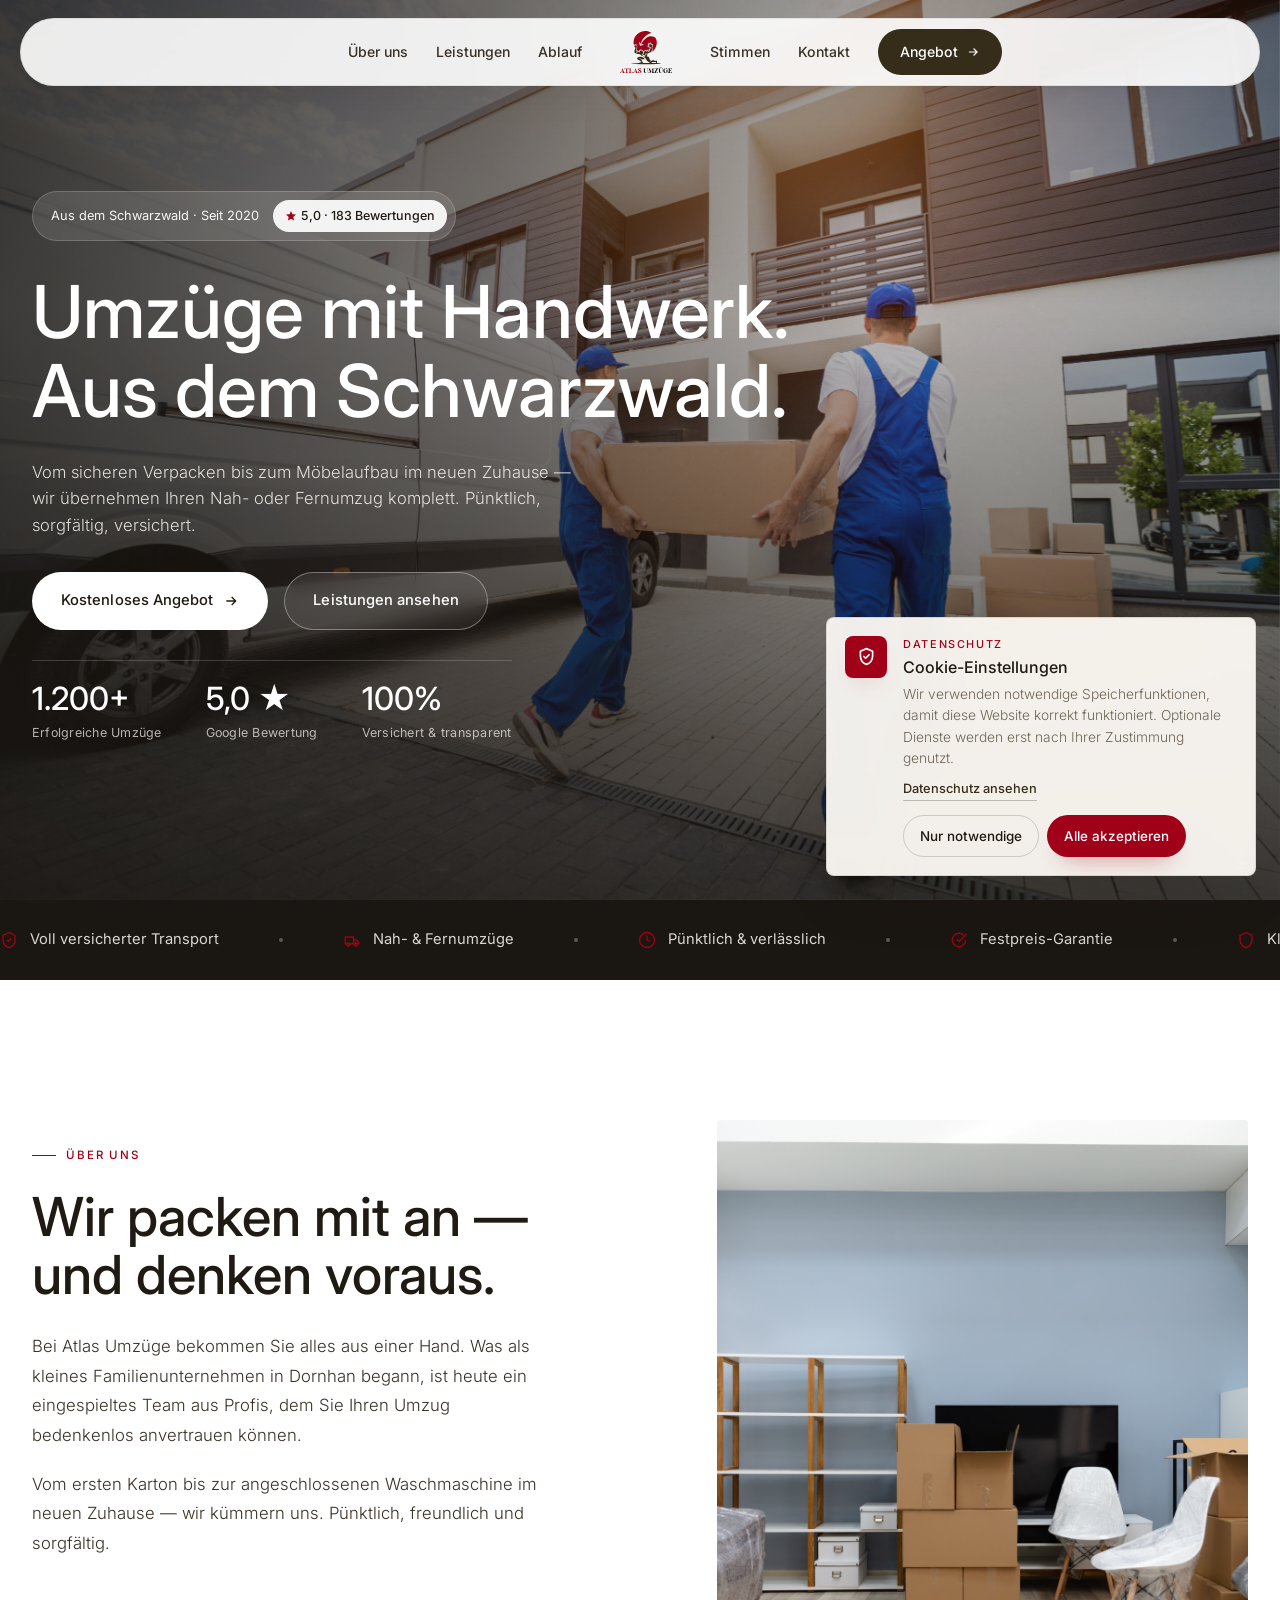
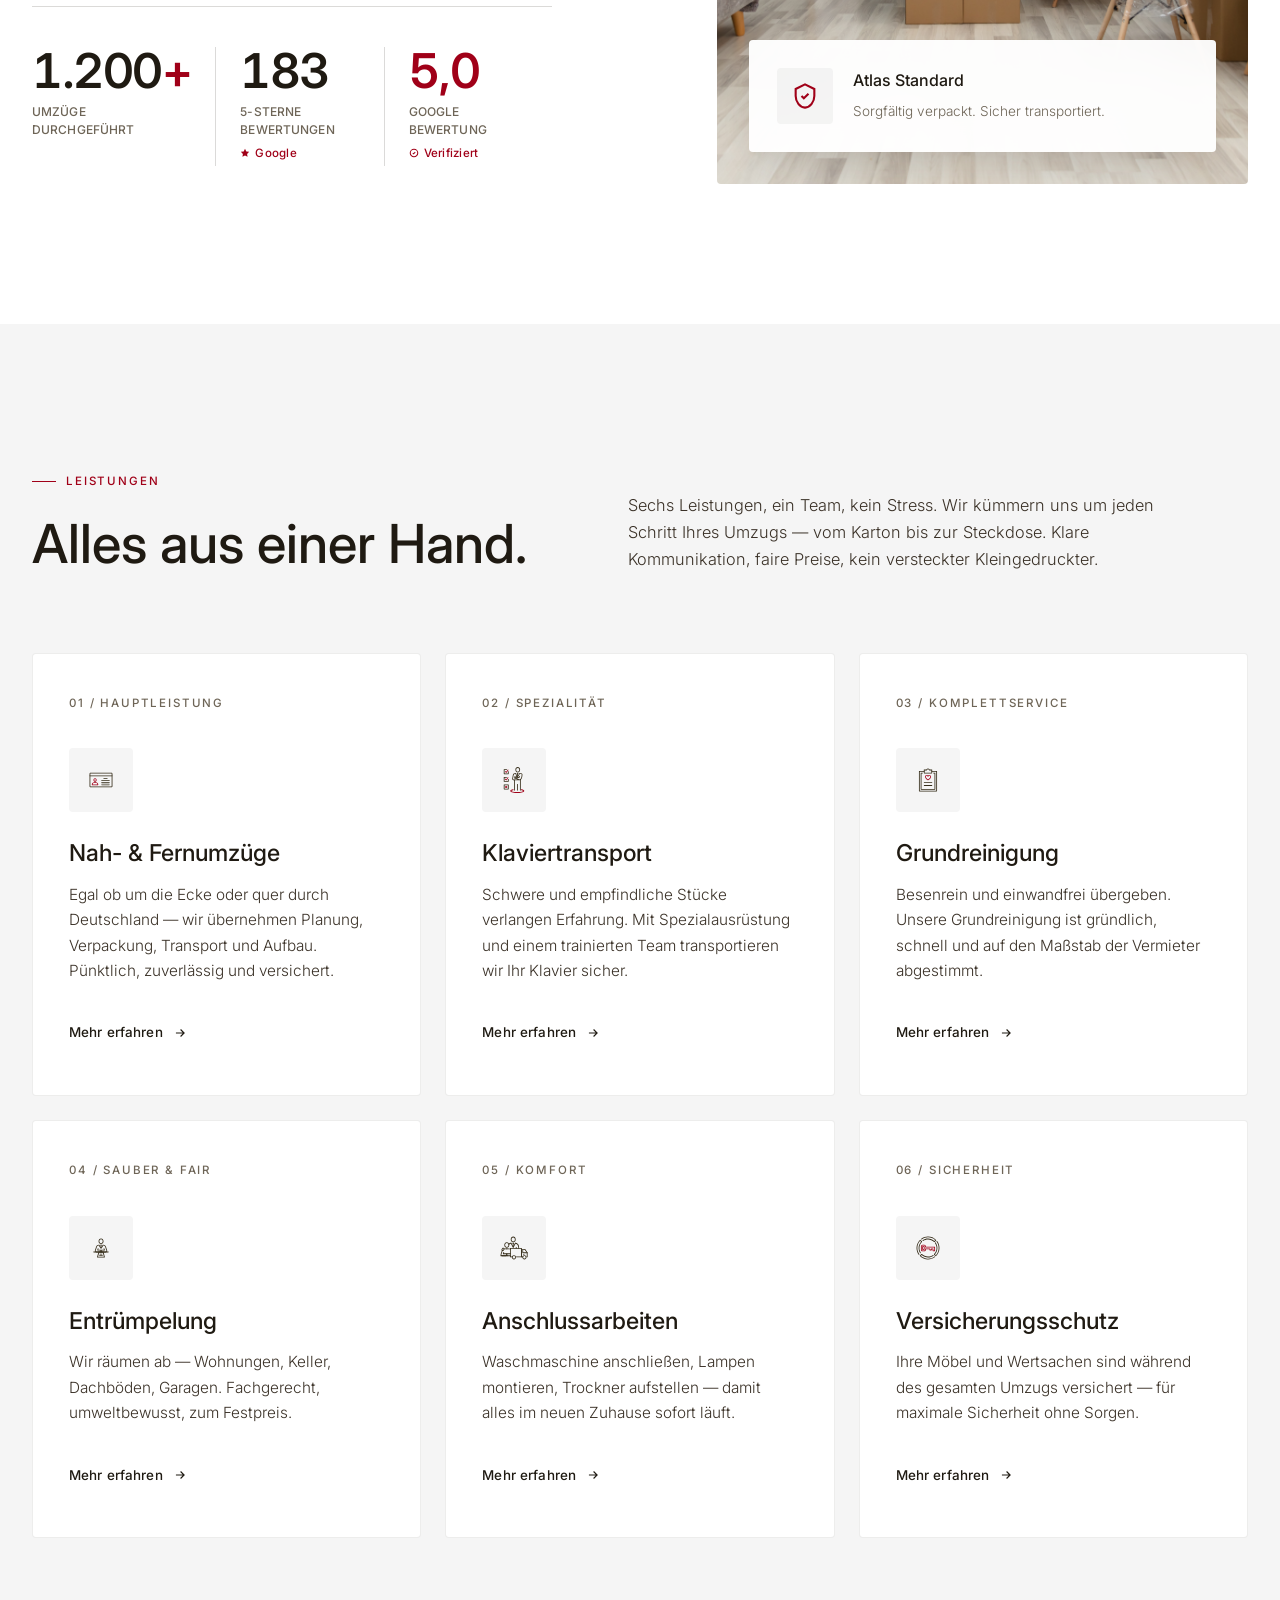
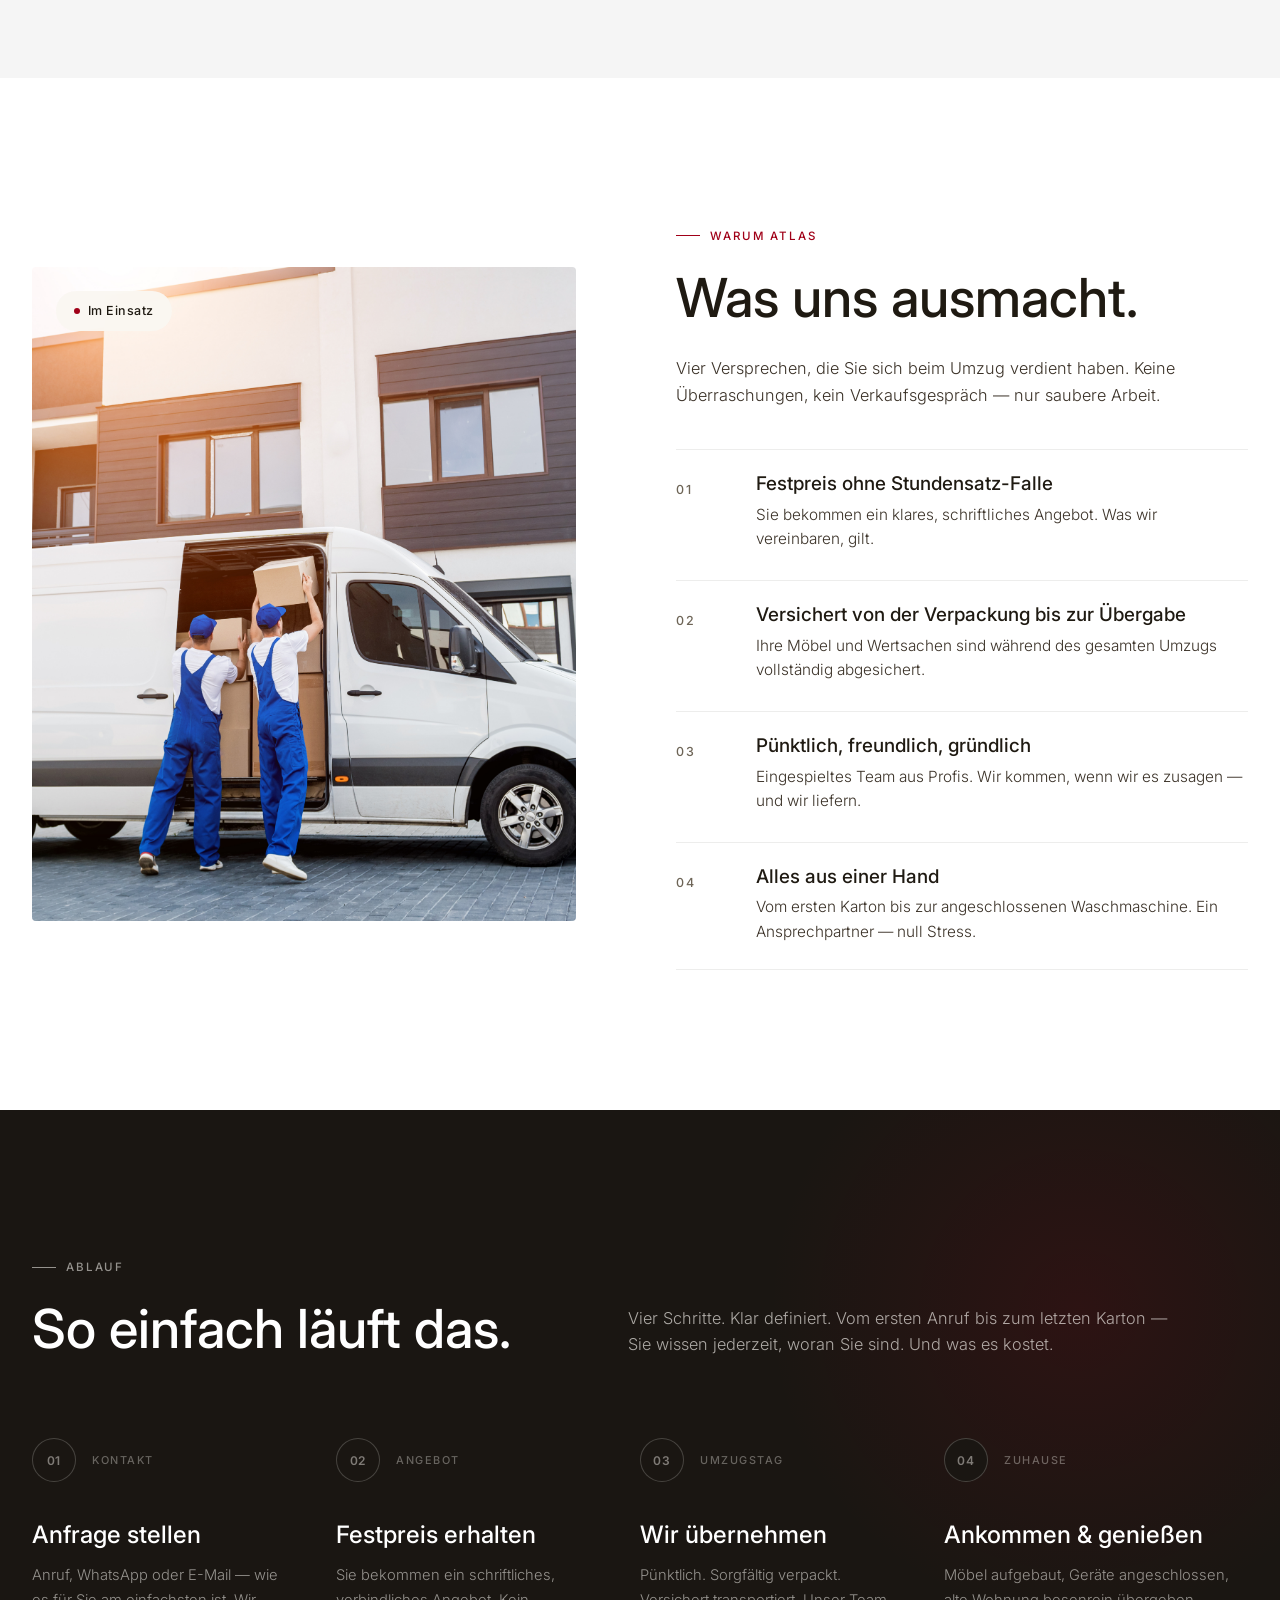
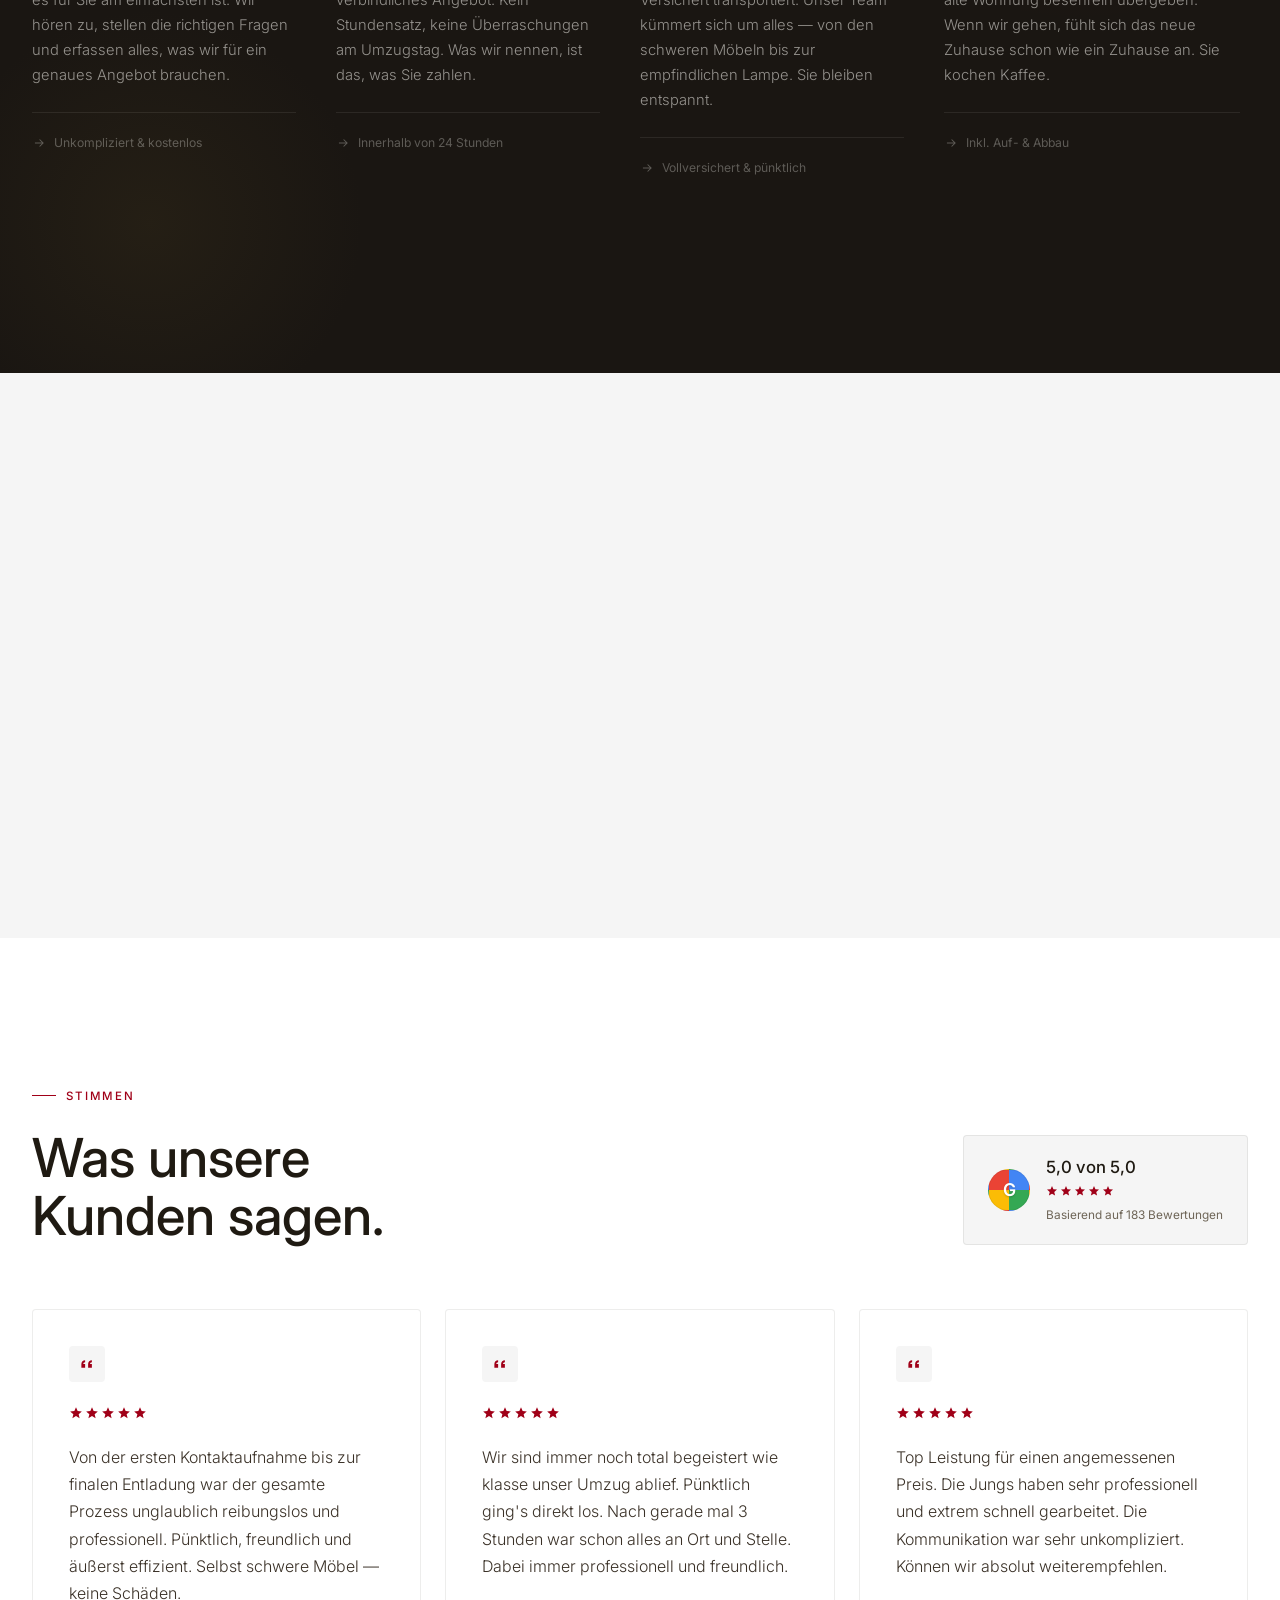
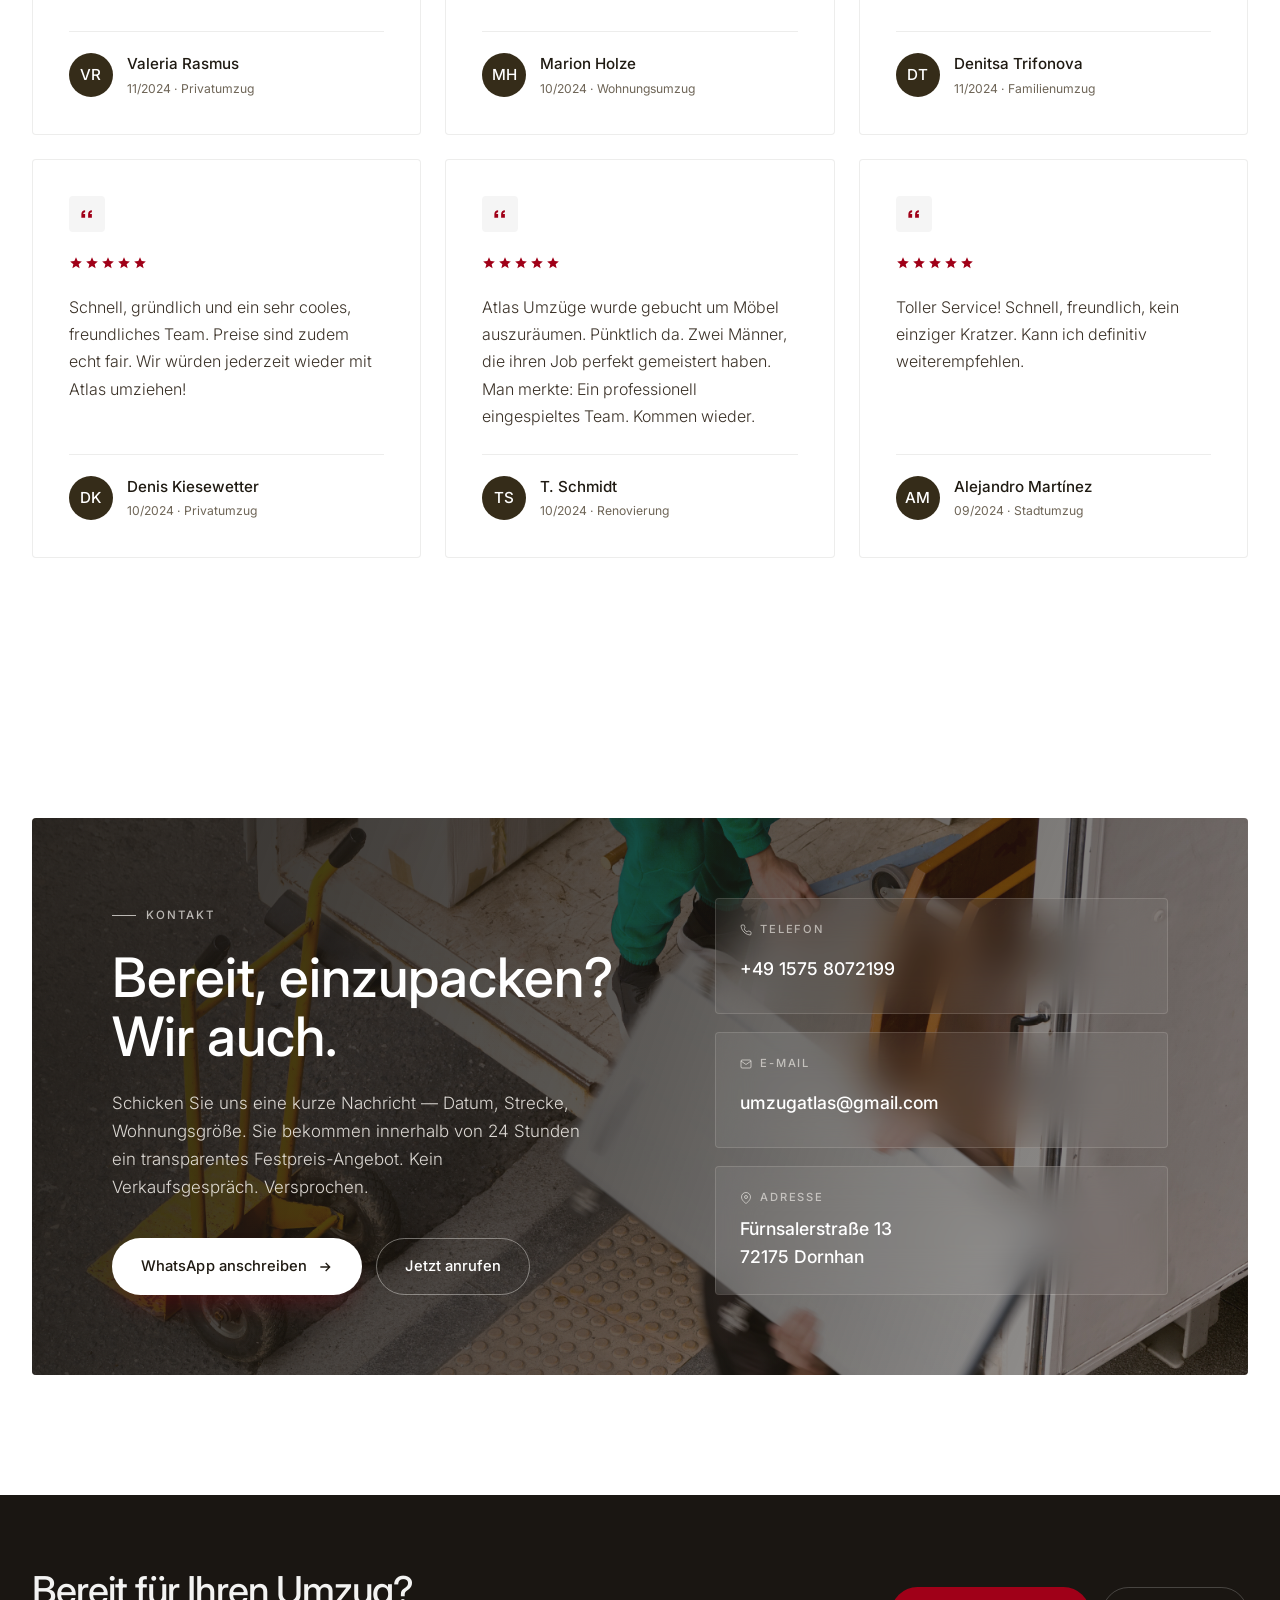
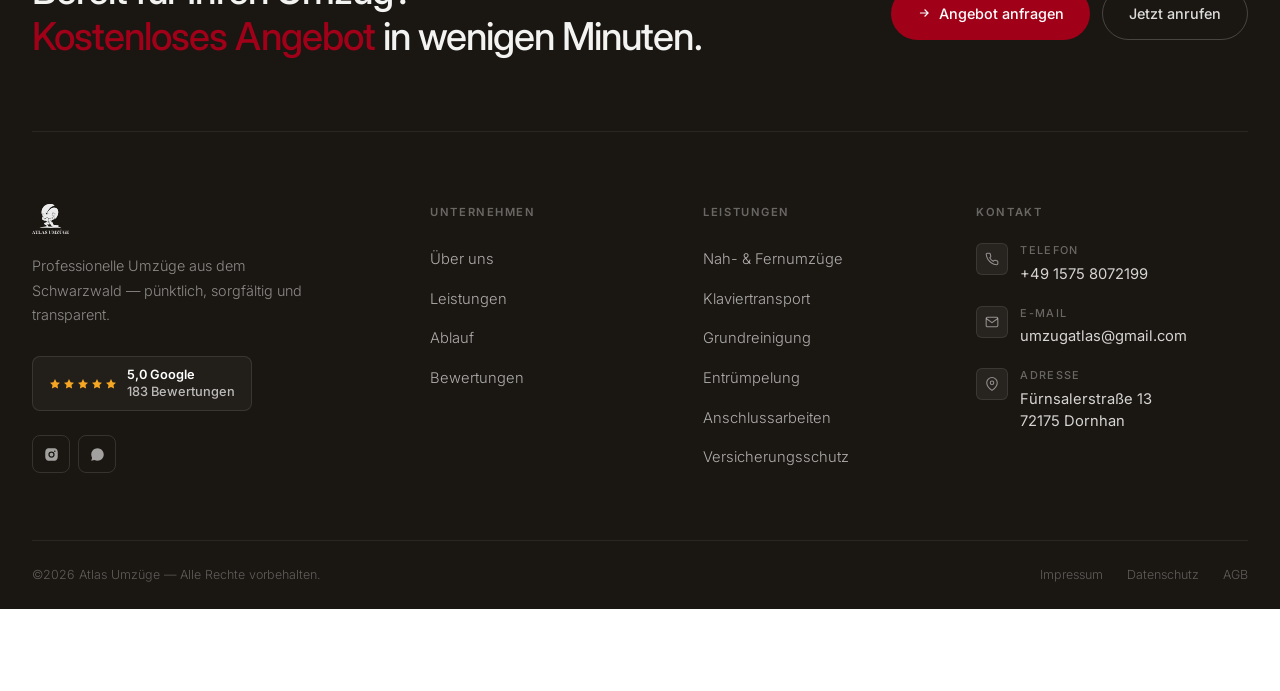
==== index.html @ b22d862d "Apply" ====
﻿<!DOCTYPE html>
<html lang="de">
<head>
<meta charset="UTF-8">
<meta name="viewport" content="width=device-width, initial-scale=1.0">
<title>Atlas Umzüge — Premium Umzüge aus dem Schwarzwald</title>
<meta name="description" content="Atlas Umzüge: Nah- und Fernumzüge, Grundreinigung, Entrümpelung und Klaviertransport. Aus Dornhan im Schwarzwald. Über 180 ausgezeichnete Bewertungen.">
<meta property="og:type" content="website">
<meta property="og:url" content="https://atlas-umzugsservice.de/">
<meta property="og:title" content="Atlas Umzüge — Premium Umzüge aus dem Schwarzwald">
<meta property="og:description" content="Nah- und Fernumzüge, Grundreinigung, Entrümpelung und Klaviertransport. Über 180 ausgezeichnete Bewertungen.">
<meta property="og:image" content="https://atlas-umzugsservice.de/Bilder/AdobeStock_457861217.jpeg">
<meta property="og:locale" content="de_DE">
<meta property="og:site_name" content="Atlas Umzüge">
<meta name="twitter:card" content="summary_large_image">
<meta name="twitter:title" content="Atlas Umzüge — Premium Umzüge aus dem Schwarzwald">
<meta name="twitter:description" content="Nah- und Fernumzüge, Grundreinigung, Entrümpelung und Klaviertransport. Über 180 ausgezeichnete Bewertungen.">
<meta name="twitter:image" content="https://atlas-umzugsservice.de/Bilder/AdobeStock_457861217.jpeg">
<link rel="canonical" href="https://atlas-umzugsservice.de/">
<script type="application/ld+json">
{
  "@context": "https://schema.org",
  "@type": "MovingCompany",
  "name": "Atlas Umzüge",
  "url": "https://atlas-umzugsservice.de",
  "telephone": "+4915758072199",
  "email": "umzugatlas@gmail.com",
  "address": {
    "@type": "PostalAddress",
    "streetAddress": "Fürnsalerstraße 13",
    "addressLocality": "Dornhan",
    "postalCode": "72175",
    "addressCountry": "DE"
  },
  "sameAs": ["https://www.instagram.com/atlas_umzuege"],
  "description": "Nah- und Fernumzüge, Grundreinigung, Entrümpelung und Klaviertransport aus dem Schwarzwald."
}
</script>

<link rel="preconnect" href="https://fonts.googleapis.com">
<link rel="preconnect" href="https://fonts.gstatic.com" crossorigin>
<link href="https://fonts.googleapis.com/css2?family=Inter:wght@300;400;500;600;700&display=swap" rel="stylesheet">

<style>
:root {
  /* Brand */
  --burgundy: #A00018;
  --burgundy-deep: #7A0012;
  --burgundy-soft: rgba(200, 200, 200, 0.18);
  --burgundy-line: rgba(160, 160, 160, 0.30);
  --brown: #352C19;
  --brown-soft: #4A3F28;

  /* Neutrals — premium warm palette */
  --bg: #FFFFFF;
  --bg-warm: #F5F5F5;
  --bg-cream: #EBEBEB;
  --bg-deep: #1A1612;

  --ink: #1F1A12;
  --ink-soft: #3A3127;
  --ink-muted: #6E6557;
  --ink-faded: #9A9285;

  --line: rgba(31, 26, 18, 0.08);
  --line-strong: rgba(31, 26, 18, 0.16);
  --line-light: rgba(31, 26, 18, 0.05);

  --paper: #FFFFFF;

  /* Motion */
  --ease: cubic-bezier(0.22, 0.61, 0.36, 1);
  --ease-soft: cubic-bezier(0.34, 1.16, 0.64, 1);
}

*, *::before, *::after { box-sizing: border-box; margin: 0; padding: 0; }

html {
  scroll-behavior: smooth;
  -webkit-font-smoothing: antialiased;
  -moz-osx-font-smoothing: grayscale;
}

body {
  font-family: 'Inter', system-ui, -apple-system, sans-serif;
  font-weight: 300;
  font-size: 16px;
  line-height: 1.6;
  color: var(--ink);
  background: var(--bg);
  overflow-x: hidden;
  letter-spacing: 0;
}

::selection { background: var(--burgundy); color: var(--bg); }

a { color: inherit; text-decoration: none; }
img, svg { max-width: 100%; display: block; }

a:focus-visible,
button:focus-visible {
  outline: 2px solid var(--burgundy);
  outline-offset: 4px;
}

.header a:focus-visible,
.mobile-menu a:focus-visible,
.btn:focus-visible,
.nav-cta:focus-visible,
.service-link:focus-visible,
.float-bar-btn:focus-visible,
.cookie-btn:focus-visible {
  border-radius: 999px;
  box-shadow: 0 0 0 4px rgba(160, 0, 24, 0.18);
}

/* === Typography === */
.eyebrow {
  font-family: 'Inter', sans-serif;
  font-size: 0.72rem;
  font-weight: 500;
  letter-spacing: 0.16em;
  text-transform: uppercase;
  color: var(--burgundy);
  display: inline-flex;
  align-items: center;
  gap: 10px;
}

.eyebrow::before {
  content: '';
  width: 24px;
  height: 1px;
  background: var(--burgundy);
}

h1, h2, h3, h4 {
  font-weight: 500;
  letter-spacing: 0;
  line-height: 1.1;
  color: var(--ink);
}

.title-xl {
  font-size: clamp(2.6rem, 5.6vw, 5rem);
  font-weight: 500;
  letter-spacing: 0;
  line-height: 1.02;
}

.title-lg {
  font-size: clamp(2rem, 4.2vw, 3.4rem);
  font-weight: 500;
  letter-spacing: 0;
  line-height: 1.08;
}

.title-md {
  font-size: clamp(1.5rem, 2.4vw, 2rem);
  font-weight: 500;
  letter-spacing: 0;
  line-height: 1.15;
}

.lede {
  font-size: clamp(1.02rem, 1.2vw, 1.15rem);
  font-weight: 300;
  line-height: 1.65;
  color: var(--ink-soft);
  letter-spacing: 0;
}

/* === Container === */
.wrap {
  max-width: 1280px;
  margin: 0 auto;
  padding: 0 32px;
}
@media (max-width: 640px) { .wrap { padding: 0 20px; } }
@media (max-width: 640px) {
  .header { top: 12px; width: calc(100% - 24px); }
  .header-spacer { height: 80px; }
}

/* === FLOATING HEADER === */
.header-spacer { height: 100px; }

.header {
  position: fixed;
  top: 18px;
  left: 50%;
  transform: translateX(-50%);
  width: calc(100% - 40px);
  max-width: none;
  z-index: 100;
  transition: top 0.4s var(--ease), transform 0.4s var(--ease);
}

.header-inner {
  display: grid;
  grid-template-columns: 1fr auto 1fr;
  align-items: center;
  gap: 24px;
  background: rgba(255, 255, 255, 0.9);
  backdrop-filter: blur(22px) saturate(1.2);
  -webkit-backdrop-filter: blur(22px) saturate(1.2);
  border: 1px solid var(--line);
  border-radius: 999px;
  padding: 9px 12px 9px 24px;
  box-shadow: 0 18px 44px -28px rgba(31, 26, 18, 0.28),
              0 4px 12px -8px rgba(31, 26, 18, 0.12);
  transition: background 0.4s var(--ease), box-shadow 0.4s var(--ease), border-color 0.4s var(--ease);
}

.header.scrolled .header-inner {
  background: rgba(255, 255, 255, 0.92);
  box-shadow: 0 16px 40px -20px rgba(31, 26, 18, 0.22),
              0 2px 8px -2px rgba(31, 26, 18, 0.1);
}

.nav-left, .nav-right {
  display: flex;
  align-items: center;
  gap: 28px;
  font-size: 0.88rem;
  font-weight: 500;
}

.nav-left { justify-content: flex-end; }
.nav-right { justify-content: flex-start; }

.nav-link {
  position: relative;
  padding: 6px 0;
  color: var(--ink-soft);
  transition: color 0.25s var(--ease);
}

.nav-link::after {
  content: '';
  position: absolute;
  left: 50%;
  bottom: 0;
  width: 0;
  height: 1px;
  background: var(--burgundy);
  transition: width 0.3s var(--ease);
  transform: translateX(-50%);
}

.nav-link:hover { color: var(--burgundy); }
.nav-link:hover::after { width: 100%; }

.brand {
  display: flex;
  align-items: center;
  justify-content: center;
  height: 48px;
  padding: 0 14px;
}

.brand-logo {
  height: 42px;
  width: auto;
  display: block;
  transition: transform 0.4s var(--ease);
}

.brand:hover .brand-logo { transform: scale(1.04); }

.nav-cta {
  display: inline-flex;
  align-items: center;
  gap: 8px;
  background: var(--brown);
  color: var(--bg);
  padding: 12px 22px;
  border-radius: 999px;
  font-weight: 500;
  font-size: 0.88rem;
  transition: transform 0.35s var(--ease), background 0.35s var(--ease), box-shadow 0.35s var(--ease);
  white-space: nowrap;
}

.nav-cta:hover {
  background: var(--burgundy);
  transform: translateY(-1px);
  box-shadow: 0 12px 24px -10px rgba(160, 0, 24, 0.5);
}

.nav-cta svg {
  width: 14px; height: 14px;
  transition: transform 0.3s var(--ease);
}

.nav-cta:hover svg { transform: translateX(3px); }

.menu-toggle {
  display: none;
  width: 44px; height: 44px;
  background: transparent;
  border: none;
  cursor: pointer;
  flex-direction: column;
  gap: 5px;
  align-items: center;
  justify-content: center;
}
.menu-toggle span {
  width: 20px; height: 1.5px;
  background: var(--ink);
  transition: 0.3s var(--ease);
}

.mobile-menu {
  position: fixed;
  inset: 0;
  background: var(--bg);
  z-index: 99;
  padding: 100px 32px 40px;
  transform: translateY(-100%);
  transition: transform 0.5s var(--ease);
  display: flex;
  flex-direction: column;
  gap: 8px;
}
.mobile-menu.open { transform: translateY(0); }

.mobile-menu a {
  font-size: 1.6rem;
  font-weight: 500;
  padding: 18px 0;
  border-bottom: 1px solid var(--line);
  color: var(--ink);
}

@media (max-width: 880px) {
  .header {
    top: 12px;
    width: calc(100% - 40px);
    max-width: 720px;
  }
  .nav-left { display: none; }
  .nav-right { display: none; }
  .nav-right .nav-link { display: none; }
  .header-inner {
    grid-template-columns: 1fr auto;
    padding: 8px 8px 8px 18px;
    gap: 8px;
  }
  .brand { justify-content: flex-start; }
  .menu-toggle { display: flex; }
  .nav-cta { display: none; }
}

/* === BUTTONS === */
.btn {
  display: inline-flex;
  align-items: center;
  gap: 10px;
  padding: 16px 28px;
  font-family: inherit;
  font-size: 0.92rem;
  font-weight: 500;
  letter-spacing: 0.005em;
  border-radius: 999px;
  border: 1px solid transparent;
  cursor: pointer;
  transition: transform 0.35s var(--ease), background 0.35s var(--ease), color 0.35s var(--ease), border-color 0.35s var(--ease), box-shadow 0.35s var(--ease);
  white-space: nowrap;
}

.btn svg { width: 16px; height: 16px; transition: transform 0.3s var(--ease); }
.btn:hover svg { transform: translateX(4px); }

.btn-primary {
  background: var(--burgundy);
  color: var(--bg);
  box-shadow: 0 14px 30px -14px rgba(160, 0, 24, 0.45);
}
.btn-primary:hover {
  background: var(--burgundy-deep);
  transform: translateY(-2px);
  box-shadow: 0 20px 40px -16px rgba(160, 0, 24, 0.55);
}

.btn-dark {
  background: var(--brown);
  color: var(--bg);
}
.btn-dark:hover {
  background: var(--burgundy);
  transform: translateY(-2px);
}

.btn-ghost {
  background: transparent;
  color: var(--ink);
  border-color: var(--line-strong);
}
.btn-ghost:hover {
  border-color: var(--ink);
  background: var(--ink);
  color: var(--bg);
  transform: translateY(-2px);
}

.btn-light {
  background: var(--bg);
  color: var(--ink);
}
.btn-light:hover {
  background: var(--burgundy);
  color: var(--bg);
  transform: translateY(-2px);
}

.btn-link {
  display: inline-flex;
  align-items: center;
  gap: 8px;
  padding: 6px 0;
  font-weight: 500;
  font-size: 0.88rem;
  color: var(--ink);
  border-bottom: 1px solid var(--line-strong);
  transition: color 0.3s var(--ease), border-color 0.3s var(--ease), gap 0.3s var(--ease);
}
.btn-link svg { width: 14px; height: 14px; transition: transform 0.3s var(--ease); }
.btn-link:hover { color: var(--burgundy); border-color: var(--burgundy); gap: 14px; }

/* === HERO === */
.hero {
  position: relative;
  min-height: 100svh;
  display: grid;
  align-items: center;
  overflow: hidden;
  margin-top: 0;
  padding-top: 0;
}

.hero-bg {
  position: absolute;
  inset: 0;
  z-index: 0;
}

.hero-bg img {
  width: 100%;
  height: 100%;
  object-fit: cover;
  object-position: center 48%;
  animation: hero-zoom 18s var(--ease) forwards;
}

@keyframes hero-zoom {
  from { transform: scale(1.08); }
  to { transform: scale(1); }
}

.hero-bg::after {
  content: '';
  position: absolute;
  inset: 0;
  background:
    linear-gradient(90deg, rgba(26,22,18,0.78) 0%, rgba(26,22,18,0.52) 38%, rgba(26,22,18,0.16) 70%, rgba(26,22,18,0.24) 100%),
    linear-gradient(180deg, rgba(26,22,18,0.28) 0%, rgba(26,22,18,0.08) 34%, rgba(26,22,18,0.78) 100%);
}

.hero-content {
  position: relative;
  z-index: 2;
  width: 100%;
  min-height: 100svh;
  display: flex;
  flex-direction: column;
  align-items: flex-start;
  justify-content: center;
  padding: clamp(118px, 13vh, 136px) 32px clamp(84px, 9vh, 104px);
}

.hero-meta {
  display: inline-flex;
  align-items: center;
  gap: 14px;
  background: rgba(255,255,255,0.12);
  backdrop-filter: blur(20px);
  -webkit-backdrop-filter: blur(20px);
  border: 1px solid rgba(255,255,255,0.18);
  padding: 8px 8px 8px 18px;
  border-radius: 999px;
  font-size: 0.8rem;
  font-weight: 400;
  color: rgba(255,255,255,0.95);
  margin-bottom: 32px;
  animation: rise 0.9s var(--ease) 0.1s backwards;
}

.hero-meta-stars {
  display: inline-flex;
  align-items: center;
  gap: 4px;
  background: rgba(255,255,255,0.92);
  color: var(--ink);
  padding: 6px 12px;
  border-radius: 999px;
  font-weight: 500;
  font-size: 0.78rem;
}
.hero-meta-stars svg { width: 12px; height: 12px; fill: var(--burgundy); }

.hero h1 {
  color: var(--bg);
  font-weight: 500;
  margin-bottom: 28px;
  max-width: 960px;
  font-size: clamp(2.7rem, 5.7vw, 4.85rem);
  line-height: 1.08;
  letter-spacing: 0;
  overflow: visible;
}

.hero h1 .word {
  display: inline-block;
  overflow: visible;
  vertical-align: baseline;
  line-height: inherit;
  padding: 0.06em 0 0.1em;
  margin: -0.06em 0 -0.1em;
}

.hero h1 .word span {
  display: inline-block;
  line-height: inherit;
  animation: rise 1s var(--ease) backwards;
}

.hero h1 .word:nth-of-type(1) span { animation-delay: 0.15s; }
.hero h1 .word:nth-of-type(2) span { animation-delay: 0.22s; }
.hero h1 .word:nth-of-type(3) span { animation-delay: 0.29s; }
.hero h1 .word:nth-of-type(4) span { animation-delay: 0.36s; }
.hero h1 .word:nth-of-type(5) span { animation-delay: 0.43s; }
.hero h1 .word:nth-of-type(6) span { animation-delay: 0.50s; }
.hero h1 .word:nth-of-type(7) span { animation-delay: 0.57s; }
.hero h1 .word:nth-of-type(8) span { animation-delay: 0.64s; }

@keyframes rise {
  from { transform: translateY(110%); opacity: 0; }
  to { transform: translateY(0); opacity: 1; }
}

.hero-sub {
  font-size: clamp(1rem, 1.3vw, 1.18rem);
  font-weight: 300;
  color: rgba(250, 247, 242, 0.86);
  max-width: 540px;
  line-height: 1.6;
  margin-bottom: 34px;
  animation: fade-up 1s var(--ease) 0.75s backwards;
}

@keyframes fade-up {
  from { transform: translateY(20px); opacity: 0; }
  to { transform: translateY(0); opacity: 1; }
}

.hero-actions {
  display: flex;
  gap: 16px;
  flex-wrap: wrap;
  align-items: center;
  animation: fade-up 1s var(--ease) 0.9s backwards;
}

.hero-actions .btn-light {
  background: var(--bg);
  color: var(--ink);
}

.hero-actions .btn-ghost {
  border-color: rgba(255,255,255,0.35);
  color: var(--bg);
  background: rgba(255,255,255,0.06);
  backdrop-filter: blur(10px);
}
.hero-actions .btn-ghost:hover {
  background: var(--bg);
  color: var(--ink);
  border-color: var(--bg);
}

.hero-stats {
  display: flex;
  gap: 44px;
  margin-top: 30px;
  padding-top: 22px;
  border-top: 1px solid rgba(255,255,255,0.18);
  animation: fade-up 1s var(--ease) 1.05s backwards;
  flex-wrap: wrap;
}

.hero-stat {
  display: flex;
  flex-direction: column;
}

.hero-stat-num {
  font-size: 2rem;
  font-weight: 500;
  color: var(--bg);
  line-height: 1;
  letter-spacing: 0;
}

.hero-stat-label {
  font-size: 0.78rem;
  font-weight: 400;
  color: rgba(250, 247, 242, 0.7);
  margin-top: 8px;
  letter-spacing: 0.02em;
}

.hero-scroll {
  position: absolute;
  bottom: 30px;
  right: 32px;
  z-index: 3;
  display: flex;
  flex-direction: column;
  align-items: center;
  gap: 12px;
  font-size: 0.7rem;
  font-weight: 500;
  letter-spacing: 0.16em;
  text-transform: uppercase;
  color: rgba(250, 247, 242, 0.7);
  writing-mode: vertical-rl;
  animation: fade-up 1s var(--ease) 1.4s backwards;
}

.hero-scroll-line {
  width: 1px;
  height: 60px;
  background: linear-gradient(to bottom, transparent, rgba(255,255,255,0.6));
  animation: scroll-line 2.4s ease-in-out infinite;
  transform-origin: top;
}

@keyframes scroll-line {
  0%, 100% { transform: scaleY(0.4); opacity: 0.4; }
  50% { transform: scaleY(1); opacity: 1; }
}

@media (max-width: 640px) {
  .hero { min-height: 100svh; }
  .hero-bg img { object-position: 58% center; }
  .hero-content {
    min-height: 100svh;
    justify-content: center;
    padding: 124px 20px calc(126px + env(safe-area-inset-bottom));
  }
  .hero-meta {
    align-items: center;
    flex-direction: row;
    flex-wrap: wrap;
    gap: 8px;
    background: transparent;
    border: 0;
    border-radius: 0;
    backdrop-filter: none;
    -webkit-backdrop-filter: none;
    padding: 0;
    margin-bottom: 22px;
    max-width: 100%;
    font-size: 0.76rem;
  }
  .hero-meta > span:first-child {
    display: inline-flex;
    align-items: center;
    min-height: 34px;
    padding: 8px 12px;
    border-radius: 999px;
    background: rgba(255,255,255,0.14);
    border: 1px solid rgba(255,255,255,0.18);
    backdrop-filter: blur(16px);
    -webkit-backdrop-filter: blur(16px);
  }
  .hero-meta-stars {
    min-height: 34px;
    padding: 8px 12px;
    font-size: 0.76rem;
  }
  .hero-stats { display: none; }
  .hero-stat-num { font-size: 1.5rem; }
  .hero-scroll { display: none; }
  .hero h1 { font-size: clamp(2.25rem, 10vw, 3.35rem); line-height: 1.12; letter-spacing: 0; }
  .hero-sub { font-size: 0.95rem; margin-bottom: 32px; }
  .hero-actions { gap: 12px; }
  .hero-actions .btn { padding: 14px 22px; font-size: 0.88rem; }
}

/* === TRUST STRIP === */
.trust {
  background: var(--bg-deep);
  color: var(--bg);
  padding: 28px 0;
  overflow: hidden;
}

.trust-track {
  display: flex;
  align-items: center;
  gap: 60px;
  white-space: nowrap;
  animation: scroll 50s linear infinite;
  width: max-content;
}

.trust-item {
  display: inline-flex;
  align-items: center;
  gap: 12px;
  font-size: 0.92rem;
  font-weight: 400;
  color: rgba(250, 247, 242, 0.85);
  letter-spacing: 0;
}

.trust-item svg {
  width: 18px; height: 18px;
  color: var(--burgundy);
  flex-shrink: 0;
}

.trust-divider {
  width: 4px; height: 4px;
  background: rgba(250, 247, 242, 0.3);
  border-radius: 50%;
}

@keyframes scroll {
  to { transform: translateX(-50%); }
}

/* === SECTION === */
section { position: relative; }
.section-pad { padding: 140px 0; }
@media (max-width: 768px) { .section-pad { padding: 90px 0; } }

.section-header {
  display: grid;
  grid-template-columns: 1fr 1.2fr;
  gap: 80px;
  margin-bottom: 80px;
  align-items: end;
}

.section-header .lede { max-width: 540px; }
.section-header h2 { margin-top: 24px; }

@media (max-width: 880px) {
  .section-header { grid-template-columns: 1fr; gap: 24px; margin-bottom: 56px; }
}

/* === ABOUT === */
.about {
  background: var(--bg);
  position: relative;
}

.about-grid {
  display: grid;
  grid-template-columns: 1.1fr 1fr;
  gap: 100px;
  align-items: center;
}

@media (max-width: 980px) {
  .about-grid { grid-template-columns: 1fr; gap: 60px; }
  .about-visual { aspect-ratio: 4/3; }
  .about-text p { max-width: 100%; }
  .about-stats { max-width: 100%; }
}
@media (max-width: 540px) {
  .about-card { left: 16px; right: 16px; bottom: 16px; padding: 20px; }
  .about-card-icon { width: 44px; height: 44px; }
  .about-card-icon svg { width: 22px; height: 22px; }
}

.about-text h2 { margin: 24px 0 28px; }

.about-text p {
  font-size: 1.05rem;
  font-weight: 300;
  line-height: 1.75;
  color: var(--ink-soft);
  margin-bottom: 20px;
  max-width: 520px;
}

.about-stats {
  display: grid;
  grid-template-columns: repeat(3, 1fr);
  gap: 0;
  margin-top: 48px;
  padding-top: 40px;
  border-top: 1px solid var(--line-strong);
  max-width: 520px;
}

.about-stat {
  position: relative;
  padding: 0 24px 0 0;
}

.about-stat + .about-stat {
  padding: 0 24px 0 24px;
  border-left: 1px solid var(--line-strong);
}

.about-stat:last-child {
  padding-right: 0;
}

.about-stat-num {
  font-size: 3rem;
  font-weight: 600;
  letter-spacing: -0.03em;
  color: var(--ink);
  line-height: 1;
  font-variant-numeric: tabular-nums;
  transform: translateY(10px);
  opacity: 0;
  transition: opacity 0.55s var(--ease), transform 0.55s var(--ease);
}
.about-stats.in .about-stat-num {
  opacity: 1;
  transform: translateY(0);
}
.about-stats.in .about-stat:nth-child(2) .about-stat-num { transition-delay: 0.1s; }
.about-stats.in .about-stat:nth-child(3) .about-stat-num { transition-delay: 0.2s; }
.about-stat-num .accent { color: var(--burgundy); }

.about-stat-label {
  font-size: 0.75rem;
  font-weight: 500;
  color: var(--ink-muted);
  margin-top: 8px;
  line-height: 1.45;
  letter-spacing: 0.01em;
  text-transform: uppercase;
}

.about-stat-sub {
  display: inline-flex;
  align-items: center;
  gap: 5px;
  margin-top: 6px;
  font-size: 0.72rem;
  color: var(--burgundy);
  font-weight: 500;
  letter-spacing: 0.02em;
}

.about-visual {
  position: relative;
  aspect-ratio: 4/5;
  border-radius: 4px;
  overflow: hidden;
}

.about-visual img {
  width: 100%; height: 100%;
  object-fit: cover;
  transition: transform 1.2s var(--ease);
}
.about-visual:hover img { transform: scale(1.04); }

.about-card {
  position: absolute;
  bottom: 32px;
  left: 32px;
  right: 32px;
  background: rgba(255,255,255,0.96);
  backdrop-filter: blur(20px);
  -webkit-backdrop-filter: blur(20px);
  padding: 28px;
  display: flex;
  align-items: center;
  gap: 20px;
  border-radius: 4px;
  box-shadow: 0 24px 50px -20px rgba(31,26,18,0.25);
}

.about-card-icon {
  width: 56px; height: 56px;
  background: var(--burgundy-soft);
  border-radius: 4px;
  display: grid; place-items: center;
  flex-shrink: 0;
}
.about-card-icon svg { width: 28px; height: 28px; color: var(--burgundy); }

.about-card-text strong {
  display: block;
  font-weight: 500;
  font-size: 1rem;
  color: var(--ink);
  letter-spacing: 0;
  margin-bottom: 4px;
}

.about-card-text span {
  font-size: 0.85rem;
  font-weight: 300;
  color: var(--ink-muted);
  line-height: 1.4;
}

/* === SERVICES === */
.services { background: var(--bg-warm); }

.services-grid {
  display: grid;
  grid-template-columns: repeat(3, 1fr);
  gap: 24px;
}

.service {
  background: var(--bg);
  border: 1px solid var(--line);
  border-radius: 4px;
  padding: 40px 36px;
  transition: transform 0.5s var(--ease), border-color 0.5s var(--ease), box-shadow 0.5s var(--ease);
  position: relative;
  overflow: hidden;
  display: flex;
  flex-direction: column;
  min-height: 360px;
}

.service::before {
  content: '';
  position: absolute;
  bottom: 0; left: 0;
  width: 100%;
  height: 2px;
  background: var(--burgundy);
  transform: scaleX(0);
  transform-origin: left;
  transition: transform 0.5s var(--ease);
}

.service:hover {
  transform: translateY(-6px);
  border-color: var(--burgundy-line);
  box-shadow: 0 30px 60px -25px rgba(31, 26, 18, 0.18);
}
.service:hover::before { transform: scaleX(1); }

.service-num {
  font-size: 0.72rem;
  font-weight: 500;
  letter-spacing: 0.16em;
  color: var(--ink-muted);
  text-transform: uppercase;
  margin-bottom: 36px;
}

.service-icon {
  width: 64px;
  height: 64px;
  background: var(--bg-warm);
  border-radius: 4px;
  display: grid;
  place-items: center;
  margin-bottom: 28px;
  transition: transform 0.4s var(--ease), background 0.4s var(--ease);
}
.service:hover .service-icon {
  background: var(--burgundy);
  transform: rotate(-6deg) scale(1.05);
}

.service-icon svg {
  width: 38px; height: 38px;
  transition: fill 0.4s var(--ease), stroke 0.4s var(--ease), transform 0.4s var(--ease);
}

.service-icon img {
  width: 38px;
  height: 38px;
  transition: filter 0.4s var(--ease), transform 0.4s var(--ease);
}

.service:hover .service-icon img {
  filter: brightness(0) invert(1);
}

.service:hover .service-icon svg .cls-1,
.service:hover .service-icon svg .cls-2,
.service:hover .service-icon svg [class*="cls-"] {
  fill: #fff !important;
  stroke: #fff !important;
}

.service:hover .service-icon svg path,
.service:hover .service-icon svg rect,
.service:hover .service-icon svg circle,
.service:hover .service-icon svg polygon,
.service:hover .service-icon svg line,
.service:hover .service-icon svg polyline {
  fill: #fff !important;
  stroke: #fff !important;
}

.service h3 {
  font-size: 1.45rem;
  font-weight: 500;
  letter-spacing: 0;
  margin-bottom: 14px;
  line-height: 1.2;
}

.service-desc {
  font-size: 0.96rem;
  font-weight: 300;
  line-height: 1.65;
  color: var(--ink-soft);
  flex-grow: 1;
}

.service-link {
  margin-top: 28px;
  display: inline-flex;
  align-items: center;
  gap: 10px;
  min-height: 44px;
  padding: 10px 0;
  font-size: 0.84rem;
  font-weight: 500;
  color: var(--ink);
  letter-spacing: 0.01em;
  transition: color 0.3s var(--ease), gap 0.3s var(--ease);
}
.service-link svg { width: 14px; height: 14px; transition: transform 0.3s var(--ease); }
.service:hover .service-link { color: var(--burgundy); }
.service:hover .service-link svg { transform: translateX(4px); }

@media (max-width: 980px) {
  .services-grid { grid-template-columns: repeat(2, 1fr); }
}
@media (max-width: 640px) {
  .services-grid { grid-template-columns: 1fr; gap: 16px; }
  .service { padding: 32px 28px; min-height: auto; }
}

/* === FEATURE / WHY US === */
.feature {
  background: var(--bg);
  position: relative;
}

.feature-grid {
  display: grid;
  grid-template-columns: 1fr 1.05fr;
  gap: 100px;
  align-items: center;
}

@media (max-width: 980px) {
  .feature-grid { grid-template-columns: 1fr; gap: 60px; }
}

.feature-image {
  position: relative;
  aspect-ratio: 5/6;
  border-radius: 4px;
  overflow: hidden;
}
.feature-image img {
  width: 100%; height: 100%; object-fit: cover;
  transition: transform 1.2s var(--ease);
}
.feature-image:hover img { transform: scale(1.05); }

.feature-image-tag {
  position: absolute;
  top: 24px; left: 24px;
  background: rgba(250, 247, 242, 0.95);
  backdrop-filter: blur(16px);
  padding: 10px 18px;
  border-radius: 999px;
  font-size: 0.78rem;
  font-weight: 500;
  letter-spacing: 0.04em;
  color: var(--ink);
  display: inline-flex;
  align-items: center;
  gap: 8px;
}
.feature-image-tag::before {
  content: '';
  width: 6px; height: 6px;
  background: var(--burgundy);
  border-radius: 50%;
  animation: pulse 2s var(--ease) infinite;
}
@keyframes pulse {
  0%, 100% { opacity: 1; transform: scale(1); }
  50% { opacity: 0.5; transform: scale(1.4); }
}

.feature-text h2 { margin: 24px 0 28px; }

.feature-list {
  list-style: none;
  margin-top: 40px;
  display: flex;
  flex-direction: column;
  gap: 4px;
}

.feature-item {
  padding: 24px 0;
  display: grid;
  grid-template-columns: 56px 1fr;
  gap: 24px;
  align-items: start;
  border-top: 1px solid var(--line);
  transition: padding-left 0.4s var(--ease), border-color 0.4s var(--ease);
  cursor: default;
}

.feature-item:last-child { border-bottom: 1px solid var(--line); }
.feature-item:hover { padding-left: 12px; }
.feature-item:hover .feature-item-num { color: var(--burgundy); }

.feature-item-num {
  font-size: 0.78rem;
  font-weight: 500;
  letter-spacing: 0.16em;
  color: var(--ink-muted);
  margin-top: 6px;
  transition: color 0.3s var(--ease);
}

.feature-item h4 {
  font-size: 1.18rem;
  font-weight: 500;
  letter-spacing: 0;
  margin-bottom: 8px;
  color: var(--ink);
}

.feature-item p {
  font-size: 0.96rem;
  font-weight: 300;
  line-height: 1.6;
  color: var(--ink-soft);
}

/* === PROCESS === */
.process {
  background: var(--bg-deep);
  color: var(--bg);
  position: relative;
  overflow: hidden;
}

.process::before {
  content: '';
  position: absolute;
  top: -200px; right: -200px;
  width: 800px; height: 800px;
  background: radial-gradient(circle, rgba(160, 0, 24, 0.14), transparent 55%);
  pointer-events: none;
}

.process::after {
  content: '';
  position: absolute;
  bottom: -100px; left: -100px;
  width: 500px; height: 500px;
  background: radial-gradient(circle, rgba(53, 44, 25, 0.4), transparent 60%);
  pointer-events: none;
}

.process .eyebrow { color: rgba(250, 247, 242, 0.55); }
.process .eyebrow::before { background: rgba(250, 247, 242, 0.55); }
.process h2 { color: var(--bg); }
.process .lede { color: rgba(250, 247, 242, 0.65); }



.process-steps {
  display: grid;
  grid-template-columns: repeat(4, 1fr);
  position: relative;
  z-index: 2;
}

/* connector line between steps */
.process-steps::before {
  display: none;
}

.step {
  padding: 0 32px 56px 0;
  position: relative;
  z-index: 1;
  cursor: default;
  display: flex;
  flex-direction: column;
}

.step:last-child { padding-right: 0; }

.step-marker {
  display: flex;
  align-items: center;
  gap: 16px;
  margin-bottom: 40px;
}

.step-dot {
  width: 44px; height: 44px;
  border-radius: 50%;
  background: var(--bg-deep);
  border: 1px solid rgba(250, 247, 242, 0.2);
  display: grid; place-items: center;
  flex-shrink: 0;
  transition: transform 0.45s var(--ease), background 0.45s var(--ease), border-color 0.45s var(--ease);
  position: relative;
}

.step-dot::after {
  content: '';
  position: absolute;
  inset: -4px;
  border-radius: 50%;
  border: 1px solid transparent;
  transition: border-color 0.45s var(--ease);
}

.step:hover .step-dot {
  background: var(--burgundy);
  border-color: var(--burgundy);
  transform: scale(1.1);
  box-shadow: 0 0 0 6px rgba(160, 0, 24, 0.15);
}

.step-dot-num {
  font-size: 0.75rem;
  font-weight: 600;
  letter-spacing: 0.06em;
  color: rgba(250, 247, 242, 0.45);
  transition: color 0.4s var(--ease);
}

.step:hover .step-dot-num { color: var(--bg); }

.step-tag {
  font-size: 0.68rem;
  font-weight: 500;
  letter-spacing: 0.14em;
  text-transform: uppercase;
  color: rgba(250, 247, 242, 0.35);
  white-space: nowrap;
  transition: color 0.4s var(--ease);
}

.step:hover .step-tag { color: rgba(250, 247, 242, 0.7); }

.step-body {
  padding-right: 8px;
  flex-grow: 1;
}

.step h3 {
  font-size: 1.5rem;
  font-weight: 500;
  letter-spacing: 0;
  color: var(--bg);
  margin-bottom: 14px;
  line-height: 1.1;
  transition: color 0.3s var(--ease);
}

.step:hover h3 { color: rgba(250, 247, 242, 1); }

.step p {
  font-size: 0.92rem;
  font-weight: 300;
  line-height: 1.7;
  color: rgba(250, 247, 242, 0.55);
  transition: color 0.4s var(--ease);
}

.step:hover p { color: rgba(250, 247, 242, 0.8); }

.step-detail {
  margin-top: 24px;
  padding-top: 20px;
  border-top: 1px solid rgba(250, 247, 242, 0.08);
  display: flex;
  align-items: center;
  gap: 8px;
  font-size: 0.76rem;
  font-weight: 400;
  color: rgba(250, 247, 242, 0.3);
  transition: color 0.4s var(--ease);
}

.step:hover .step-detail { color: rgba(160, 0, 24, 0.9); }

.step-detail svg {
  width: 14px; height: 14px;
  flex-shrink: 0;
  transition: transform 0.4s var(--ease);
}

.step:hover .step-detail svg { transform: translateX(3px); }

@media (max-width: 980px) {
  .process-steps { grid-template-columns: repeat(2, 1fr); }
  .process-steps::before { display: none; }
  .step {
    padding: 40px 40px 40px 0;
    border-bottom: 1px solid rgba(250, 247, 242, 0.08);
  }
  .step:nth-child(odd) {
    padding-right: 40px;
    border-right: 1px solid rgba(250, 247, 242, 0.08);
  }
  .step:nth-child(even) { padding-right: 0; }
  .step:nth-child(3), .step:nth-child(4) { border-bottom: none; }
}

@media (max-width: 640px) {
  .process-steps { grid-template-columns: 1fr; }
  .step {
    padding: 36px 0;
    border-right: none !important;
    border-bottom: 1px solid rgba(250, 247, 242, 0.08);
  }
  .step:last-child { border-bottom: none; }
  .step h3 { font-size: 1.3rem; }
  .process-intro { margin-bottom: 56px; }
}

/* === GALLERY === */
.gallery {
  background: var(--bg-warm);
  padding: 100px 0;
}

.gallery-grid {
  display: grid;
  grid-template-columns: repeat(4, 1fr);
  gap: 16px;
}

.gallery-item {
  aspect-ratio: 4/5;
  border-radius: 4px;
  overflow: hidden;
  position: relative;
  transition: transform 0.5s var(--ease);
}

.gallery-item img {
  width: 100%; height: 100%;
  object-fit: cover;
  transition: transform 1.2s var(--ease);
}

.gallery-item:nth-child(1) { aspect-ratio: 4/5; }
.gallery-item:nth-child(2) { aspect-ratio: 4/5; transform: translateY(40px); }
.gallery-item:nth-child(3) { aspect-ratio: 4/5; }
.gallery-item:nth-child(4) { aspect-ratio: 4/5; transform: translateY(40px); }

.gallery-item:hover img { transform: scale(1.08); }

.gallery-item::after {
  content: '';
  position: absolute;
  inset: 0;
  background: linear-gradient(to top, rgba(26,22,18,0.4), transparent 50%);
  opacity: 0;
  transition: opacity 0.4s var(--ease);
}
.gallery-item:hover::after { opacity: 1; }

@media (max-width: 880px) {
  .gallery-grid { grid-template-columns: repeat(2, 1fr); }
  .gallery-item:nth-child(2), .gallery-item:nth-child(4) { transform: translateY(0); }
}

@media (max-width: 540px) {
  .gallery-grid { grid-template-columns: 1fr; }
}

/* === TESTIMONIALS === */
.testimonials { background: var(--bg); }

.testimonials-header {
  display: flex;
  justify-content: space-between;
  align-items: end;
  margin-bottom: 64px;
  gap: 40px;
  flex-wrap: wrap;
}

.testimonials-header h2 { margin-top: 24px; max-width: 520px; }

.rating-card {
  display: flex;
  align-items: center;
  gap: 16px;
  padding: 18px 24px;
  background: var(--bg-warm);
  border-radius: 4px;
  border: 1px solid var(--line);
  transition: transform 0.3s var(--ease), border-color 0.3s var(--ease);
}
.rating-card:hover { border-color: var(--burgundy-line); transform: translateY(-2px); }

.google-mark {
  width: 42px; height: 42px;
  border-radius: 50%;
  background: var(--bg);
  display: grid; place-items: center;
  font-weight: 600;
  font-size: 1.1rem;
  border: 1px solid var(--line);
  flex-shrink: 0;
  background-image: conic-gradient(from 0deg, #4285F4 0% 25%, #34A853 25% 50%, #FBBC05 50% 75%, #EA4335 75% 100%);
  color: white;
  text-shadow: 0 1px 2px rgba(0,0,0,0.2);
}

.rating-card-text strong {
  font-weight: 500;
  font-size: 1.05rem;
  color: var(--ink);
  letter-spacing: 0;
  display: block;
  margin-bottom: 4px;
}

.rating-stars { display: flex; gap: 2px; margin-bottom: 4px; }
.rating-stars svg { width: 12px; height: 12px; fill: var(--burgundy); }

.rating-card-text span {
  font-size: 0.74rem;
  font-weight: 400;
  color: var(--ink-muted);
}

.testimonial-grid {
  display: grid;
  grid-template-columns: repeat(3, 1fr);
  gap: 24px;
}

.testimonial {
  background: var(--bg);
  border: 1px solid var(--line);
  border-radius: 4px;
  padding: 36px;
  display: flex;
  flex-direction: column;
  gap: 24px;
  transition: transform 0.4s var(--ease), border-color 0.4s var(--ease), box-shadow 0.4s var(--ease);
  position: relative;
}

.testimonial:hover {
  border-color: var(--burgundy-line);
  transform: translateY(-4px);
  box-shadow: 0 24px 50px -25px rgba(31,26,18,0.15);
}

.testimonial-quote {
  width: 36px; height: 36px;
  display: grid; place-items: center;
  background: var(--burgundy-soft);
  border-radius: 4px;
  color: var(--burgundy);
  flex-shrink: 0;
}
.testimonial-quote svg { width: 18px; height: 18px; fill: currentColor; }

.testimonial-stars { display: flex; gap: 2px; }
.testimonial-stars svg { width: 14px; height: 14px; fill: var(--burgundy); }

.testimonial-text {
  font-size: 1rem;
  font-weight: 300;
  line-height: 1.7;
  color: var(--ink-soft);
  flex-grow: 1;
}

.testimonial-meta {
  display: flex;
  align-items: center;
  gap: 14px;
  padding-top: 20px;
  border-top: 1px solid var(--line);
}

.testimonial-avatar {
  width: 44px; height: 44px;
  border-radius: 50%;
  background: var(--brown);
  color: var(--bg);
  display: grid; place-items: center;
  font-weight: 500;
  font-size: 0.95rem;
  letter-spacing: 0.02em;
}

.testimonial-author strong {
  display: block;
  font-weight: 500;
  font-size: 0.95rem;
  color: var(--ink);
  letter-spacing: 0;
}
.testimonial-author span {
  font-size: 0.76rem;
  font-weight: 400;
  color: var(--ink-muted);
  margin-top: 2px;
  display: block;
}

@media (max-width: 980px) {
  .testimonial-grid { grid-template-columns: repeat(2, 1fr); }
}
@media (max-width: 640px) {
  .testimonial-grid { grid-template-columns: 1fr; }
}

/* === CTA === */
.cta-section {
  background: var(--bg);
  padding: 120px 0;
}

.cta-card {
  position: relative;
  border-radius: 4px;
  overflow: hidden;
  min-height: 540px;
  display: flex;
  align-items: center;
}

.cta-bg {
  position: absolute;
  inset: 0;
}
.cta-bg img {
  width: 100%; height: 100%; object-fit: cover;
  animation: hero-zoom 30s var(--ease) forwards;
}
.cta-bg::after {
  content: '';
  position: absolute; inset: 0;
  background:
    linear-gradient(110deg, rgba(26,22,18,0.92) 0%, rgba(26,22,18,0.7) 50%, rgba(26,22,18,0.4) 100%);
}

.cta-content {
  position: relative;
  z-index: 2;
  padding: 80px;
  display: grid;
  grid-template-columns: 1.2fr 1fr;
  gap: 60px;
  align-items: center;
  width: 100%;
  color: var(--bg);
}

.cta-content h2 {
  color: var(--bg);
  margin: 24px 0 24px;
  font-size: clamp(2rem, 4.5vw, 3.4rem);
}

.cta-content .eyebrow { color: rgba(250, 247, 242, 0.7); }
.cta-content .eyebrow::before { background: rgba(250, 247, 242, 0.7); }

.cta-text {
  font-size: 1.06rem;
  font-weight: 300;
  line-height: 1.65;
  color: rgba(250, 247, 242, 0.85);
  max-width: 480px;
  margin-bottom: 36px;
}

.cta-actions { display: flex; gap: 14px; flex-wrap: wrap; }

.cta-content .btn-primary {
  background: var(--bg);
  color: var(--ink);
}
.cta-content .btn-primary:hover {
  background: var(--burgundy);
  color: var(--bg);
}

.cta-content .btn-ghost {
  border-color: rgba(250, 247, 242, 0.4);
  color: var(--bg);
}
.cta-content .btn-ghost:hover {
  background: var(--bg);
  color: var(--ink);
  border-color: var(--bg);
}

.cta-info {
  display: flex;
  flex-direction: column;
  gap: 18px;
}

.cta-info-item {
  padding: 22px 24px;
  background: rgba(250, 247, 242, 0.06);
  backdrop-filter: blur(20px);
  -webkit-backdrop-filter: blur(20px);
  border: 1px solid rgba(250, 247, 242, 0.14);
  border-radius: 4px;
  transition: transform 0.3s var(--ease), background 0.3s var(--ease), border-color 0.3s var(--ease);
}

.cta-info-item:hover {
  background: rgba(250, 247, 242, 0.1);
  border-color: rgba(250, 247, 242, 0.3);
  transform: translateX(4px);
}

.cta-info-label {
  font-size: 0.7rem;
  font-weight: 500;
  letter-spacing: 0.16em;
  text-transform: uppercase;
  color: rgba(250, 247, 242, 0.6);
  margin-bottom: 8px;
  display: flex;
  align-items: center;
  gap: 8px;
}
.cta-info-label svg { width: 12px; height: 12px; }

.cta-info-value {
  font-size: 1.1rem;
  font-weight: 500;
  letter-spacing: 0;
}
.cta-info-value a {
  min-height: 44px;
  display: inline-flex;
  align-items: center;
  transition: color 0.3s var(--ease);
}
.cta-info-value a:hover { color: var(--bg); }

@media (max-width: 980px) {
  .cta-content { grid-template-columns: 1fr; padding: 60px 40px; gap: 40px; }
}
@media (max-width: 540px) {
  .cta-content { padding: 48px 24px; }
  .cta-section { padding: 80px 0; }
}

/* === FOOTER === */
footer {
  background: var(--bg-deep);
  color: var(--bg);
}

.footer-cta-band {
  padding: 72px 0;
  border-bottom: 1px solid rgba(255,255,255,0.07);
  display: grid;
  grid-template-columns: 1fr auto;
  align-items: center;
  gap: 48px;
}

.footer-cta-band-text {
  font-size: clamp(1.6rem, 3vw, 2.4rem);
  font-weight: 500;
  letter-spacing: -0.025em;
  line-height: 1.2;
  color: rgba(255,255,255,0.95);
}

.footer-cta-band-text span {
  color: var(--burgundy);
}

.footer-cta-actions {
  display: flex;
  gap: 12px;
  flex-shrink: 0;
}

.footer-cta-btn {
  display: inline-flex;
  align-items: center;
  gap: 8px;
  padding: 14px 26px;
  border-radius: 999px;
  font-size: 0.9rem;
  font-weight: 500;
  white-space: nowrap;
  transition: transform 0.28s var(--ease), background 0.28s var(--ease), color 0.28s var(--ease), border-color 0.28s var(--ease);
}
.footer-cta-btn:hover { transform: translateY(-2px); }
.footer-cta-btn svg { width: 14px; height: 14px; flex-shrink: 0; }

.footer-cta-btn-primary {
  background: var(--burgundy);
  color: #fff;
}
.footer-cta-btn-primary:hover { background: var(--burgundy-deep); }

.footer-cta-btn-ghost {
  border: 1px solid rgba(255,255,255,0.2);
  color: rgba(255,255,255,0.85);
}
.footer-cta-btn-ghost:hover {
  border-color: rgba(255,255,255,0.5);
  color: #fff;
}

.footer-main {
  display: grid;
  grid-template-columns: 1.6fr 1fr 1fr 1.3fr;
  gap: 64px;
  padding: 72px 0 64px;
  border-bottom: 1px solid rgba(255,255,255,0.07);
}

@media (max-width: 960px) {
  .footer-cta-band { grid-template-columns: 1fr; gap: 32px; }
  .footer-main { grid-template-columns: 1fr 1fr; gap: 48px; }
}
@media (max-width: 540px) {
  .footer-main { grid-template-columns: 1fr; gap: 40px; }
  .footer-cta-actions { flex-direction: column; }
  .footer-cta-btn { justify-content: center; }
}

.footer-logo {
  height: 30px;
  width: auto;
  margin-bottom: 20px;
  opacity: 0.92;
}

.footer-tagline {
  font-size: 0.9rem;
  font-weight: 300;
  line-height: 1.7;
  color: rgba(255,255,255,0.5);
  max-width: 280px;
  margin-bottom: 28px;
}

.footer-rating {
  display: inline-flex;
  align-items: center;
  gap: 10px;
  padding: 10px 16px;
  border-radius: 8px;
  border: 1px solid rgba(255,255,255,0.1);
  background: rgba(255,255,255,0.04);
  margin-bottom: 24px;
}

.footer-rating-stars {
  display: flex;
  gap: 2px;
}

.footer-rating-stars svg {
  width: 12px;
  height: 12px;
  fill: #F5A623;
}

.footer-rating-text {
  font-size: 0.8rem;
  font-weight: 500;
  color: rgba(255,255,255,0.7);
  line-height: 1.3;
}

.footer-rating-text strong {
  color: #fff;
  font-weight: 600;
  display: block;
}

.footer-social {
  display: flex;
  gap: 8px;
}

.footer-social a {
  width: 38px;
  height: 38px;
  border-radius: 8px;
  border: 1px solid rgba(255,255,255,0.12);
  display: grid;
  place-items: center;
  color: rgba(255,255,255,0.6);
  transition: color 0.25s var(--ease), border-color 0.25s var(--ease), background 0.25s var(--ease);
}
.footer-social a:hover {
  color: #fff;
  background: var(--burgundy);
  border-color: var(--burgundy);
}
.footer-social svg { width: 15px; height: 15px; fill: currentColor; }

.footer-col-heading {
  font-size: 0.7rem;
  font-weight: 600;
  letter-spacing: 0.14em;
  text-transform: uppercase;
  color: rgba(255,255,255,0.35);
  margin-bottom: 20px;
}

.footer-list {
  list-style: none;
  display: flex;
  flex-direction: column;
  gap: 4px;
}

.footer-list a {
  color: rgba(255,255,255,0.65);
  font-size: 0.92rem;
  font-weight: 300;
  padding: 6px 0;
  display: inline-block;
  transition: color 0.22s var(--ease), padding-left 0.22s var(--ease);
}
.footer-list a:hover {
  color: #fff;
  padding-left: 6px;
}

.footer-contact-items {
  display: flex;
  flex-direction: column;
  gap: 20px;
}

.footer-contact-item {
  display: flex;
  align-items: flex-start;
  gap: 12px;
}

.footer-contact-icon {
  width: 32px;
  height: 32px;
  border-radius: 6px;
  background: rgba(255,255,255,0.06);
  border: 1px solid rgba(255,255,255,0.09);
  display: grid;
  place-items: center;
  flex-shrink: 0;
  margin-top: 1px;
}

.footer-contact-icon svg {
  width: 14px;
  height: 14px;
  stroke: rgba(255,255,255,0.5);
}

.footer-contact-label {
  font-size: 0.68rem;
  font-weight: 500;
  letter-spacing: 0.12em;
  text-transform: uppercase;
  color: rgba(255,255,255,0.35);
  margin-bottom: 3px;
}

.footer-contact-value {
  font-size: 0.92rem;
  font-weight: 400;
  color: rgba(255,255,255,0.82);
  line-height: 1.5;
}
.footer-contact-value a { transition: color 0.22s var(--ease); }
.footer-contact-value a:hover { color: #fff; }

.footer-bottom {
  display: flex;
  justify-content: space-between;
  align-items: center;
  flex-wrap: wrap;
  gap: 16px;
  padding: 24px 0;
  font-size: 0.78rem;
  font-weight: 300;
  color: rgba(255,255,255,0.3);
}

.footer-legal {
  display: flex;
  gap: 24px;
  flex-wrap: wrap;
}
.footer-legal a {
  transition: color 0.22s var(--ease);
}
.footer-legal a:hover { color: rgba(255,255,255,0.7); }

@media (max-width: 640px) {
  .footer-list a,
  .footer-contact-value a,
  .footer-legal a {
    min-height: 44px;
    min-width: 44px;
    display: inline-flex;
    align-items: center;
  }
}

/* === WhatsApp Floating === */
/* === Floating Contact Bar === */
.float-bar {
  position: fixed;
  bottom: calc(20px + env(safe-area-inset-bottom));
  left: 50%;
  transform: translateX(-50%) translateY(20px);
  z-index: 95;
  display: flex;
  align-items: center;
  gap: 6px;
  padding: 6px;
  border-radius: 999px;
  background: rgba(26, 22, 18, 0.88);
  backdrop-filter: blur(20px) saturate(1.3);
  -webkit-backdrop-filter: blur(20px) saturate(1.3);
  border: 1px solid rgba(255, 255, 255, 0.1);
  box-shadow: 0 20px 50px -16px rgba(0, 0, 0, 0.55), 0 0 0 1px rgba(255,255,255,0.04);
  opacity: 0;
  pointer-events: none;
  transition: opacity 0.4s var(--ease), transform 0.4s var(--ease);
  white-space: nowrap;
}

.float-bar.visible {
  opacity: 1;
  transform: translateX(-50%) translateY(0);
  pointer-events: auto;
}

.float-bar-btn {
  display: inline-flex;
  align-items: center;
  gap: 9px;
  height: 46px;
  padding: 0 20px;
  border-radius: 999px;
  font-size: 0.88rem;
  font-weight: 500;
  letter-spacing: 0.01em;
  transition: transform 0.25s var(--ease), background 0.25s var(--ease), opacity 0.25s var(--ease);
}

.float-bar-btn:active { transform: scale(0.97); }

.float-bar-btn svg {
  width: 16px;
  height: 16px;
  flex-shrink: 0;
}

.float-bar-call {
  color: rgba(255, 255, 255, 0.85);
  background: rgba(255, 255, 255, 0.1);
}
.float-bar-call:hover {
  background: rgba(255, 255, 255, 0.18);
  color: #fff;
}

.float-bar-divider {
  width: 1px;
  height: 22px;
  background: rgba(255, 255, 255, 0.12);
  flex-shrink: 0;
}

.float-bar-whatsapp {
  background: #25D366;
  color: #fff;
  box-shadow: 0 8px 20px -8px rgba(37, 211, 102, 0.5);
}
.float-bar-whatsapp:hover {
  background: #20bf5a;
  transform: translateY(-1px);
}

@media (max-width: 540px) {
  .float-bar-btn {
    height: 48px;
    padding: 0 16px;
    font-size: 0.86rem;
  }
  .float-bar-label { display: none; }
  .float-bar-btn { padding: 0 18px; gap: 0; }
  .float-bar-btn svg { width: 18px; height: 18px; }
}

body {
  padding-bottom: calc(82px + env(safe-area-inset-bottom));
}

/* === Cookie Consent === */
.cookie-banner {
  position: fixed;
  right: 24px;
  bottom: 24px;
  z-index: 110;
  width: min(430px, calc(100% - 40px));
  display: grid;
  grid-template-columns: auto 1fr;
  gap: 16px;
  padding: 18px;
  border: 1px solid rgba(31, 26, 18, 0.12);
  border-radius: 8px;
  background: rgba(250, 247, 242, 0.96);
  color: var(--ink);
  box-shadow: 0 24px 70px -30px rgba(31, 26, 18, 0.42);
  backdrop-filter: blur(18px) saturate(1.16);
  -webkit-backdrop-filter: blur(18px) saturate(1.16);
  opacity: 0;
  visibility: hidden;
  pointer-events: none;
  transform: translateY(16px);
  transition: opacity 0.35s var(--ease), transform 0.35s var(--ease), visibility 0.35s var(--ease);
}

.cookie-banner.is-visible {
  opacity: 1;
  visibility: visible;
  pointer-events: auto;
  transform: translateY(0);
}

.cookie-mark {
  width: 42px;
  height: 42px;
  border-radius: 8px;
  display: grid;
  place-items: center;
  background: var(--burgundy);
  color: var(--bg);
  box-shadow: 0 12px 26px -16px rgba(160, 0, 24, 0.8);
}

.cookie-mark svg {
  width: 21px;
  height: 21px;
}

.cookie-kicker {
  display: block;
  margin-bottom: 4px;
  font-size: 0.68rem;
  font-weight: 500;
  letter-spacing: 0.15em;
  text-transform: uppercase;
  color: var(--burgundy);
}

.cookie-title {
  margin: 0 0 7px;
  font-size: 1rem;
  line-height: 1.25;
  letter-spacing: 0;
}

.cookie-text {
  margin: 0;
  color: var(--ink-muted);
  font-size: 0.86rem;
  line-height: 1.55;
}

.cookie-link {
  display: inline-flex;
  margin-top: 10px;
  font-size: 0.8rem;
  font-weight: 500;
  color: var(--brown);
  border-bottom: 1px solid rgba(53, 44, 25, 0.28);
  transition: color 0.25s var(--ease), border-color 0.25s var(--ease);
}

.cookie-link:hover {
  color: var(--burgundy);
  border-color: var(--burgundy);
}

.cookie-actions {
  display: flex;
  flex-wrap: wrap;
  gap: 8px;
  margin-top: 14px;
}

.cookie-btn {
  min-height: 42px;
  border: 1px solid transparent;
  border-radius: 999px;
  padding: 0 16px;
  font-family: inherit;
  font-size: 0.84rem;
  font-weight: 500;
  cursor: pointer;
  transition: transform 0.28s var(--ease), background 0.28s var(--ease), color 0.28s var(--ease), border-color 0.28s var(--ease);
}

.cookie-btn:hover {
  transform: translateY(-1px);
}

.cookie-btn-ghost {
  background: transparent;
  color: var(--ink);
  border-color: rgba(31, 26, 18, 0.18);
}

.cookie-btn-ghost:hover {
  background: var(--brown);
  border-color: var(--brown);
  color: var(--bg);
}

.cookie-btn-primary {
  background: var(--burgundy);
  color: var(--bg);
  box-shadow: 0 12px 24px -16px rgba(160, 0, 24, 0.8);
}

.cookie-btn-primary:hover {
  background: var(--burgundy-deep);
}

@media (max-width: 880px) {
  .cookie-banner {
    left: 14px;
    right: 14px;
    bottom: calc(94px + env(safe-area-inset-bottom));
    width: auto;
    grid-template-columns: 1fr;
    gap: 12px;
    padding: 16px;
  }

  .cookie-mark {
    width: 38px;
    height: 38px;
  }

  .cookie-actions {
    display: grid;
    grid-template-columns: 1fr 1fr;
  }

  .cookie-btn {
    width: 100%;
    padding: 0 12px;
  }
}

@media (max-width: 420px) {
  .cookie-actions {
    grid-template-columns: 1fr;
  }
}

/* === REVEAL === */
.reveal {
  opacity: 0;
  transform: translateY(28px);
  transition: opacity 1s var(--ease), transform 1s var(--ease);
}
.reveal.in {
  opacity: 1;
  transform: translateY(0);
}
.reveal-delay-1 { transition-delay: 0.1s; }
.reveal-delay-2 { transition-delay: 0.2s; }
.reveal-delay-3 { transition-delay: 0.3s; }
.reveal-delay-4 { transition-delay: 0.4s; }

@media (prefers-reduced-motion: reduce) {
  html {
    scroll-behavior: auto;
  }

  *,
  *::before,
  *::after {
    animation-duration: 0.001ms !important;
    animation-iteration-count: 1 !important;
    transition-duration: 0.001ms !important;
    scroll-behavior: auto !important;
  }

  .trust-track {
    animation: none !important;
    width: auto;
    flex-wrap: wrap;
  }

  .hero-bg img,
  .feature-image:hover img,
  .gallery-item:hover img {
    transform: none !important;
  }
}
</style>
</head>
<body>

<!-- HEADER (floating, centered logo) -->
<header class="header" id="header">
  <div class="header-inner">
    <nav class="nav-left">
      <a href="#about" class="nav-link">Über uns</a>
      <a href="#services" class="nav-link">Leistungen</a>
      <a href="#process" class="nav-link">Ablauf</a>
    </nav>

    <a href="#" class="brand" aria-label="Atlas Umzüge">
      <img src="Logo/Web/Logo/Full%20Color/Web/atlas-logo-full-color-rgb.svg"
           alt="Atlas Umzüge" class="brand-logo">
    </a>

    <nav class="nav-right">
      <a href="#testimonials" class="nav-link">Stimmen</a>
      <a href="#contact" class="nav-link">Kontakt</a>
      <a href="https://api.whatsapp.com/send?phone=4915758072199" class="nav-cta">
        Angebot
        <svg viewBox="0 0 24 24" fill="none" stroke="currentColor" stroke-width="2"><path d="M5 12h14M13 6l6 6-6 6"/></svg>
      </a>
    </nav>

    <button class="menu-toggle" aria-label="Menü öffnen" id="menuToggle">
      <span></span><span></span><span></span>
    </button>
  </div>
</header>

<!-- MOBILE MENU -->
<div class="mobile-menu" id="mobileMenu">
  <a href="#about">Über uns</a>
  <a href="#services">Leistungen</a>
  <a href="#process">Ablauf</a>
  <a href="#testimonials">Stimmen</a>
  <a href="#contact">Kontakt</a>
  <a href="https://api.whatsapp.com/send?phone=4915758072199" style="color:var(--burgundy)">
    Angebot anfragen →
  </a>
</div>

<!-- HERO -->
<section class="hero">
  <div class="hero-bg">
    <img src="Bilder/AdobeStock_457861217.jpeg" alt="Atlas Umzüge — Premium Umzugsservice">
  </div>

  <div class="wrap hero-content">
    <div class="hero-meta">
      <span>Aus dem Schwarzwald · Seit 2020</span>
      <span class="hero-meta-stars">
        <svg viewBox="0 0 24 24"><path d="M12 17.27 18.18 21l-1.64-7.03L22 9.24l-7.19-.61L12 2 9.19 8.63 2 9.24l5.46 4.73L5.82 21z"/></svg>
        5,0 · 183 Bewertungen
      </span>
    </div>

    <h1>
      <span class="word"><span>Umzüge</span></span>
      <span class="word"><span>mit</span></span>
      <span class="word"><span>Handwerk.</span></span><br>
      <span class="word"><span>Aus</span></span>
      <span class="word"><span>dem</span></span>
      <span class="word"><span>Schwarzwald.</span></span>
    </h1>

    <p class="hero-sub">
      Vom sicheren Verpacken bis zum Möbelaufbau im neuen Zuhause —
      wir übernehmen Ihren Nah- oder Fernumzug komplett. Pünktlich,
      sorgfältig, versichert.
    </p>

    <div class="hero-actions">
      <a href="https://api.whatsapp.com/send?phone=4915758072199" class="btn btn-light">
        Kostenloses Angebot
        <svg viewBox="0 0 24 24" fill="none" stroke="currentColor" stroke-width="2"><path d="M5 12h14M13 6l6 6-6 6"/></svg>
      </a>
      <a href="#services" class="btn btn-ghost">Leistungen ansehen</a>
    </div>

    <div class="hero-stats">
      <div class="hero-stat">
        <span class="hero-stat-num">1.200+</span>
        <span class="hero-stat-label">Erfolgreiche Umzüge</span>
      </div>
      <div class="hero-stat">
        <span class="hero-stat-num">5,0 ★</span>
        <span class="hero-stat-label">Google Bewertung</span>
      </div>
      <div class="hero-stat">
        <span class="hero-stat-num">100%</span>
        <span class="hero-stat-label">Versichert &amp; transparent</span>
      </div>
    </div>
  </div>

  <div class="hero-scroll">
    <span>Scrollen</span>
    <span class="hero-scroll-line"></span>
  </div>
</section>

<!-- TRUST STRIP -->
<div class="trust">
  <div class="trust-track">
    <span class="trust-item">
      <svg viewBox="0 0 24 24" fill="none" stroke="currentColor" stroke-width="1.8"><path d="M9 12l2 2 4-4M12 2L4 6v6c0 5 3.5 9.5 8 10 4.5-.5 8-5 8-10V6l-8-4z"/></svg>
      Voll versicherter Transport
    </span>
    <span class="trust-divider"></span>
    <span class="trust-item">
      <svg viewBox="0 0 24 24" fill="none" stroke="currentColor" stroke-width="1.8"><path d="M3 8h11v9H3zM14 12h4l3 3v2h-7"/><circle cx="7" cy="18" r="2"/><circle cx="17" cy="18" r="2"/></svg>
      Nah- &amp; Fernumzüge
    </span>
    <span class="trust-divider"></span>
    <span class="trust-item">
      <svg viewBox="0 0 24 24" fill="none" stroke="currentColor" stroke-width="1.8"><circle cx="12" cy="12" r="10"/><path d="M12 6v6l4 2"/></svg>
      Pünktlich &amp; verlässlich
    </span>
    <span class="trust-divider"></span>
    <span class="trust-item">
      <svg viewBox="0 0 24 24" fill="none" stroke="currentColor" stroke-width="1.8"><path d="M21 12c0 5-4 9-9 9s-9-4-9-9 4-9 9-9c2.5 0 4.7 1 6.4 2.6"/><path d="M22 4l-10 10-3-3"/></svg>
      Festpreis-Garantie
    </span>
    <span class="trust-divider"></span>
    <span class="trust-item">
      <svg viewBox="0 0 24 24" fill="none" stroke="currentColor" stroke-width="1.8"><path d="M12 2L4 6v6c0 5 3.5 9.5 8 10 4.5-.5 8-5 8-10V6l-8-4z"/></svg>
      Klaviertransport mit Erfahrung
    </span>
    <span class="trust-divider"></span>
    <span class="trust-item">
      <svg viewBox="0 0 24 24" fill="none" stroke="currentColor" stroke-width="1.8"><path d="M12 17.27 18.18 21l-1.64-7.03L22 9.24l-7.19-.61L12 2 9.19 8.63 2 9.24l5.46 4.73L5.82 21z"/></svg>
      183 Top-Bewertungen
    </span>
    <span class="trust-divider"></span>
    <!-- duplicate for marquee -->
    <span class="trust-item">
      <svg viewBox="0 0 24 24" fill="none" stroke="currentColor" stroke-width="1.8"><path d="M9 12l2 2 4-4M12 2L4 6v6c0 5 3.5 9.5 8 10 4.5-.5 8-5 8-10V6l-8-4z"/></svg>
      Voll versicherter Transport
    </span>
    <span class="trust-divider"></span>
    <span class="trust-item">
      <svg viewBox="0 0 24 24" fill="none" stroke="currentColor" stroke-width="1.8"><path d="M3 8h11v9H3zM14 12h4l3 3v2h-7"/><circle cx="7" cy="18" r="2"/><circle cx="17" cy="18" r="2"/></svg>
      Nah- &amp; Fernumzüge
    </span>
    <span class="trust-divider"></span>
    <span class="trust-item">
      <svg viewBox="0 0 24 24" fill="none" stroke="currentColor" stroke-width="1.8"><circle cx="12" cy="12" r="10"/><path d="M12 6v6l4 2"/></svg>
      Pünktlich &amp; verlässlich
    </span>
    <span class="trust-divider"></span>
    <span class="trust-item">
      <svg viewBox="0 0 24 24" fill="none" stroke="currentColor" stroke-width="1.8"><path d="M21 12c0 5-4 9-9 9s-9-4-9-9 4-9 9-9c2.5 0 4.7 1 6.4 2.6"/><path d="M22 4l-10 10-3-3"/></svg>
      Festpreis-Garantie
    </span>
    <span class="trust-divider"></span>
    <span class="trust-item">
      <svg viewBox="0 0 24 24" fill="none" stroke="currentColor" stroke-width="1.8"><path d="M12 2L4 6v6c0 5 3.5 9.5 8 10 4.5-.5 8-5 8-10V6l-8-4z"/></svg>
      Klaviertransport mit Erfahrung
    </span>
    <span class="trust-divider"></span>
    <span class="trust-item">
      <svg viewBox="0 0 24 24" fill="none" stroke="currentColor" stroke-width="1.8"><path d="M12 17.27 18.18 21l-1.64-7.03L22 9.24l-7.19-.61L12 2 9.19 8.63 2 9.24l5.46 4.73L5.82 21z"/></svg>
      183 Top-Bewertungen
    </span>
    <span class="trust-divider"></span>
  </div>
</div>

<!-- ABOUT -->
<section class="about section-pad" id="about">
  <div class="wrap">
    <div class="about-grid">
      <div class="about-text reveal">
        <span class="eyebrow">Über uns</span>
        <h2 class="title-lg">Wir packen mit an —<br>und denken voraus.</h2>
        <p>
          Bei Atlas Umzüge bekommen Sie alles aus einer Hand. Was als kleines
          Familien­unternehmen in Dornhan begann, ist heute ein eingespieltes Team
          aus Profis, dem Sie Ihren Umzug bedenkenlos anvertrauen können.
        </p>
        <p>
          Vom ersten Karton bis zur angeschlossenen Waschmaschine im neuen Zuhause —
          wir kümmern uns. Pünktlich, freundlich und sorgfältig.
        </p>

        <div class="about-stats" data-stats>
          <div class="about-stat">
            <div class="about-stat-num" data-count="1200" data-suffix="+">0<span class="accent">+</span></div>
            <div class="about-stat-label">Umzüge<br>durchgeführt</div>
          </div>
          <div class="about-stat">
            <div class="about-stat-num" data-count="183">0</div>
            <div class="about-stat-label">5-Sterne<br>Bewertungen</div>
            <div class="about-stat-sub">
              <svg width="10" height="10" viewBox="0 0 24 24" fill="currentColor"><path d="M12 2l3.09 6.26L22 9.27l-5 4.87 1.18 6.88L12 17.77l-6.18 3.25L7 14.14 2 9.27l6.91-1.01L12 2z"/></svg>
              Google
            </div>
          </div>
          <div class="about-stat">
            <div class="about-stat-num"><span class="accent">5,0</span></div>
            <div class="about-stat-label">Google<br>Bewertung</div>
            <div class="about-stat-sub">
              <svg width="10" height="10" viewBox="0 0 24 24" fill="currentColor"><path d="M9 12l2 2 4-4m6 2a9 9 0 11-18 0 9 9 0 0118 0z" fill="none" stroke="currentColor" stroke-width="2.5"/></svg>
              Verifiziert
            </div>
          </div>
        </div>
      </div>

      <div class="about-visual reveal reveal-delay-2">
        <img src="Bilder/AdobeStock_292420794.jpeg" alt="Atlas Umzüge Team in Aktion" loading="lazy" decoding="async">
        <div class="about-card">
          <div class="about-card-icon">
            <svg viewBox="0 0 24 24" fill="none" stroke="currentColor" stroke-width="1.8">
              <path d="M9 12l2 2 4-4M12 2L4 6v6c0 5 3.5 9.5 8 10 4.5-.5 8-5 8-10V6l-8-4z"/>
            </svg>
          </div>
          <div class="about-card-text">
            <strong>Atlas Standard</strong>
            <span>Sorgfältig verpackt. Sicher transportiert.</span>
          </div>
        </div>
      </div>
    </div>
  </div>
</section>

<!-- SERVICES -->
<section class="services section-pad" id="services">
  <div class="wrap">
    <div class="section-header reveal">
      <div>
        <span class="eyebrow">Leistungen</span>
        <h2 class="title-lg">Alles aus einer Hand.</h2>
      </div>
      <p class="lede">
        Sechs Leistungen, ein Team, kein Stress. Wir kümmern uns um jeden Schritt
        Ihres Umzugs — vom Karton bis zur Steckdose. Klare Kommunikation, faire
        Preise, kein versteckter Kleingedruckter.
      </p>
    </div>

    <div class="services-grid">
      <article class="service reveal">
        <div class="service-num">01 / Hauptleistung</div>
        <div class="service-icon">
          <img src="Icons/SVG/Zeichenfl%C3%A4che%206.svg" alt="" style="width:38px;height:38px;">
        </div>
        <h3>Nah- &amp; Fernumzüge</h3>
        <p class="service-desc">
          Egal ob um die Ecke oder quer durch Deutschland — wir übernehmen Planung,
          Verpackung, Transport und Aufbau. Pünktlich, zuverlässig und versichert.
        </p>
        <a href="leistungen.html#nah-fern" class="service-link">
          Mehr erfahren
          <svg viewBox="0 0 24 24" fill="none" stroke="currentColor" stroke-width="2"><path d="M5 12h14M13 6l6 6-6 6"/></svg>
        </a>
      </article>

      <article class="service reveal reveal-delay-1">
        <div class="service-num">02 / Spezialität</div>
        <div class="service-icon">
          <img src="Icons/SVG/Zeichenfl%C3%A4che%204.svg" alt="" style="width:38px;height:38px;">
        </div>
        <h3>Klaviertransport</h3>
        <p class="service-desc">
          Schwere und empfindliche Stücke verlangen Erfahrung. Mit Spezial­ausrüstung
          und einem trainierten Team transportieren wir Ihr Klavier sicher.
        </p>
        <a href="leistungen.html#klaviertransport" class="service-link">
          Mehr erfahren
          <svg viewBox="0 0 24 24" fill="none" stroke="currentColor" stroke-width="2"><path d="M5 12h14M13 6l6 6-6 6"/></svg>
        </a>
      </article>

      <article class="service reveal reveal-delay-2">
        <div class="service-num">03 / Komplettservice</div>
        <div class="service-icon">
          <img src="Icons/SVG/Zeichenfl%C3%A4che%2011.svg" alt="" style="width:38px;height:38px;">
        </div>
        <h3>Grundreinigung</h3>
        <p class="service-desc">
          Besenrein und einwandfrei übergeben. Unsere Grundreinigung ist gründlich,
          schnell und auf den Maßstab der Vermieter abgestimmt.
        </p>
        <a href="leistungen.html#grundreinigung" class="service-link">
          Mehr erfahren
          <svg viewBox="0 0 24 24" fill="none" stroke="currentColor" stroke-width="2"><path d="M5 12h14M13 6l6 6-6 6"/></svg>
        </a>
      </article>

      <article class="service reveal">
        <div class="service-num">04 / Sauber &amp; fair</div>
        <div class="service-icon">
          <img src="Icons/SVG/Zeichenfl%C3%A4che%2016.svg" alt="" style="width:38px;height:38px;">
        </div>
        <h3>Entrümpelung</h3>
        <p class="service-desc">
          Wir räumen ab — Wohnungen, Keller, Dachböden, Garagen. Fachgerecht,
          umweltbewusst, zum Festpreis.
        </p>
        <a href="leistungen.html#entruempelung" class="service-link">
          Mehr erfahren
          <svg viewBox="0 0 24 24" fill="none" stroke="currentColor" stroke-width="2"><path d="M5 12h14M13 6l6 6-6 6"/></svg>
        </a>
      </article>

      <article class="service reveal reveal-delay-1">
        <div class="service-num">05 / Komfort</div>
        <div class="service-icon">
          <img src="Icons/SVG/Zeichenfl%C3%A4che%208.svg" alt="" style="width:38px;height:38px;">
        </div>
        <h3>Anschlussarbeiten</h3>
        <p class="service-desc">
          Waschmaschine anschließen, Lampen montieren, Trockner aufstellen —
          damit alles im neuen Zuhause sofort läuft.
        </p>
        <a href="leistungen.html#anschlussarbeiten" class="service-link">
          Mehr erfahren
          <svg viewBox="0 0 24 24" fill="none" stroke="currentColor" stroke-width="2"><path d="M5 12h14M13 6l6 6-6 6"/></svg>
        </a>
      </article>

      <article class="service reveal reveal-delay-2">
        <div class="service-num">06 / Sicherheit</div>
        <div class="service-icon">
          <img src="Icons/SVG/Zeichenfl%C3%A4che%2014.svg" alt="" style="width:38px;height:38px;">
        </div>
        <h3>Versicherungs&shy;schutz</h3>
        <p class="service-desc">
          Ihre Möbel und Wertsachen sind während des gesamten Umzugs versichert —
          für maximale Sicherheit ohne Sorgen.
        </p>
        <a href="leistungen.html#versicherungsschutz" class="service-link">
          Mehr erfahren
          <svg viewBox="0 0 24 24" fill="none" stroke="currentColor" stroke-width="2"><path d="M5 12h14M13 6l6 6-6 6"/></svg>
        </a>
      </article>
    </div>
  </div>
</section>

<!-- FEATURE / WHY US -->
<section class="feature section-pad">
  <div class="wrap">
    <div class="feature-grid">
      <div class="feature-image reveal">
        <img src="Bilder/AdobeStock_464868397.jpeg" alt="Sorgfältige Verpackung durch Atlas Umzüge" loading="lazy" decoding="async">
        <div class="feature-image-tag">Im Einsatz</div>
      </div>

      <div class="feature-text reveal reveal-delay-2">
        <span class="eyebrow">Warum Atlas</span>
        <h2 class="title-lg">Was uns ausmacht.</h2>
        <p class="lede">
          Vier Versprechen, die Sie sich beim Umzug verdient haben. Keine
          Überraschungen, kein Verkaufsgespräch — nur saubere Arbeit.
        </p>

        <ul class="feature-list">
          <li class="feature-item">
            <span class="feature-item-num">01</span>
            <div>
              <h4>Festpreis ohne Stundensatz-Falle</h4>
              <p>Sie bekommen ein klares, schriftliches Angebot. Was wir vereinbaren, gilt.</p>
            </div>
          </li>
          <li class="feature-item">
            <span class="feature-item-num">02</span>
            <div>
              <h4>Versichert von der Verpackung bis zur Übergabe</h4>
              <p>Ihre Möbel und Wertsachen sind während des gesamten Umzugs vollständig abgesichert.</p>
            </div>
          </li>
          <li class="feature-item">
            <span class="feature-item-num">03</span>
            <div>
              <h4>Pünktlich, freundlich, gründlich</h4>
              <p>Eingespieltes Team aus Profis. Wir kommen, wenn wir es zusagen — und wir liefern.</p>
            </div>
          </li>
          <li class="feature-item">
            <span class="feature-item-num">04</span>
            <div>
              <h4>Alles aus einer Hand</h4>
              <p>Vom ersten Karton bis zur angeschlossenen Waschmaschine. Ein Ansprechpartner — null Stress.</p>
            </div>
          </li>
        </ul>
      </div>
    </div>
  </div>
</section>

<!-- PROCESS -->
<section class="process section-pad" id="process">
  <div class="wrap">

    <div class="section-header reveal">
      <div>
        <span class="eyebrow">Ablauf</span>
        <h2 class="title-lg">So einfach läuft das.</h2>
      </div>
      <p class="lede">
        Vier Schritte. Klar definiert. Vom ersten Anruf bis zum letzten Karton —
        Sie wissen jederzeit, woran Sie sind. Und was es kostet.
      </p>
    </div>

    <div class="process-steps">
      <div class="step reveal">
        <div class="step-marker">
          <div class="step-dot"><span class="step-dot-num">01</span></div>
          <span class="step-tag">Kontakt</span>
        </div>
        <div class="step-body">
          <h3>Anfrage stellen</h3>
          <p>Anruf, WhatsApp oder E-Mail — wie es für Sie am einfachsten ist. Wir hören zu, stellen die richtigen Fragen und erfassen alles, was wir für ein genaues Angebot brauchen.</p>
          <div class="step-detail">
            <svg viewBox="0 0 24 24" fill="none" stroke="currentColor" stroke-width="1.8"><path d="M5 12h14M13 6l6 6-6 6"/></svg>
            Unkompliziert & kostenlos
          </div>
        </div>
      </div>

      <div class="step reveal reveal-delay-1">
        <div class="step-marker">
          <div class="step-dot"><span class="step-dot-num">02</span></div>
          <span class="step-tag">Angebot</span>
        </div>
        <div class="step-body">
          <h3>Festpreis erhalten</h3>
          <p>Sie bekommen ein schriftliches, verbindliches Angebot. Kein Stundensatz, keine Überraschungen am Umzugstag. Was wir nennen, ist das, was Sie zahlen.</p>
          <div class="step-detail">
            <svg viewBox="0 0 24 24" fill="none" stroke="currentColor" stroke-width="1.8"><path d="M5 12h14M13 6l6 6-6 6"/></svg>
            Innerhalb von 24 Stunden
          </div>
        </div>
      </div>

      <div class="step reveal reveal-delay-2">
        <div class="step-marker">
          <div class="step-dot"><span class="step-dot-num">03</span></div>
          <span class="step-tag">Umzugstag</span>
        </div>
        <div class="step-body">
          <h3>Wir übernehmen</h3>
          <p>Pünktlich. Sorgfältig verpackt. Versichert transportiert. Unser Team kümmert sich um alles — von den schweren Möbeln bis zur empfindlichen Lampe. Sie bleiben entspannt.</p>
          <div class="step-detail">
            <svg viewBox="0 0 24 24" fill="none" stroke="currentColor" stroke-width="1.8"><path d="M5 12h14M13 6l6 6-6 6"/></svg>
            Vollversichert & pünktlich
          </div>
        </div>
      </div>

      <div class="step reveal reveal-delay-3">
        <div class="step-marker">
          <div class="step-dot"><span class="step-dot-num">04</span></div>
          <span class="step-tag">Zuhause</span>
        </div>
        <div class="step-body">
          <h3>Ankommen & genießen</h3>
          <p>Möbel aufgebaut, Geräte angeschlossen, alte Wohnung besenrein übergeben. Wenn wir gehen, fühlt sich das neue Zuhause schon wie ein Zuhause an. Sie kochen Kaffee.</p>
          <div class="step-detail">
            <svg viewBox="0 0 24 24" fill="none" stroke="currentColor" stroke-width="1.8"><path d="M5 12h14M13 6l6 6-6 6"/></svg>
            Inkl. Auf- & Abbau
          </div>
        </div>
      </div>
    </div>

  </div>
</section>

<!-- GALLERY -->
<section class="gallery">
  <div class="wrap">
    <div class="gallery-grid">
      <div class="gallery-item reveal">
        <img src="Bilder/AdobeStock_235326771.jpeg" alt="Umzug in Aktion" loading="lazy" decoding="async">
      </div>
      <div class="gallery-item reveal reveal-delay-1">
        <img src="Bilder/AdobeStock_457863338.jpeg" alt="Sorgfältige Verpackung" loading="lazy" decoding="async">
      </div>
      <div class="gallery-item reveal reveal-delay-2">
        <img src="Bilder/AdobeStock_480493720(2).jpeg" alt="Möbel-Transport" loading="lazy" decoding="async">
      </div>
      <div class="gallery-item reveal reveal-delay-3">
        <img src="Bilder/AdobeStock_615599880.jpeg" alt="Atlas Umzüge Team" loading="lazy" decoding="async">
      </div>
    </div>
  </div>
</section>

<!-- TESTIMONIALS -->
<section class="testimonials section-pad" id="testimonials">
  <div class="wrap">
    <div class="testimonials-header reveal">
      <div>
        <span class="eyebrow">Stimmen</span>
        <h2 class="title-lg">Was unsere<br>Kunden sagen.</h2>
      </div>
      <div class="rating-card">
        <div class="google-mark">G</div>
        <div class="rating-card-text">
          <strong>5,0 von 5,0</strong>
          <div class="rating-stars">
            <svg viewBox="0 0 24 24"><path d="M12 17.27 18.18 21l-1.64-7.03L22 9.24l-7.19-.61L12 2 9.19 8.63 2 9.24l5.46 4.73L5.82 21z"/></svg>
            <svg viewBox="0 0 24 24"><path d="M12 17.27 18.18 21l-1.64-7.03L22 9.24l-7.19-.61L12 2 9.19 8.63 2 9.24l5.46 4.73L5.82 21z"/></svg>
            <svg viewBox="0 0 24 24"><path d="M12 17.27 18.18 21l-1.64-7.03L22 9.24l-7.19-.61L12 2 9.19 8.63 2 9.24l5.46 4.73L5.82 21z"/></svg>
            <svg viewBox="0 0 24 24"><path d="M12 17.27 18.18 21l-1.64-7.03L22 9.24l-7.19-.61L12 2 9.19 8.63 2 9.24l5.46 4.73L5.82 21z"/></svg>
            <svg viewBox="0 0 24 24"><path d="M12 17.27 18.18 21l-1.64-7.03L22 9.24l-7.19-.61L12 2 9.19 8.63 2 9.24l5.46 4.73L5.82 21z"/></svg>
          </div>
          <span>Basierend auf 183 Bewertungen</span>
        </div>
      </div>
    </div>

    <div class="testimonial-grid">
      <article class="testimonial reveal">
        <div class="testimonial-quote">
          <svg viewBox="0 0 24 24"><path d="M9.5 7c-2.8 0-5 2.2-5 5v5h5v-5h-2.5c0-1.4 1.1-2.5 2.5-2.5V7zm9 0c-2.8 0-5 2.2-5 5v5h5v-5h-2.5c0-1.4 1.1-2.5 2.5-2.5V7z"/></svg>
        </div>
        <div class="testimonial-stars">
          <svg viewBox="0 0 24 24"><path d="M12 17.27 18.18 21l-1.64-7.03L22 9.24l-7.19-.61L12 2 9.19 8.63 2 9.24l5.46 4.73L5.82 21z"/></svg>
          <svg viewBox="0 0 24 24"><path d="M12 17.27 18.18 21l-1.64-7.03L22 9.24l-7.19-.61L12 2 9.19 8.63 2 9.24l5.46 4.73L5.82 21z"/></svg>
          <svg viewBox="0 0 24 24"><path d="M12 17.27 18.18 21l-1.64-7.03L22 9.24l-7.19-.61L12 2 9.19 8.63 2 9.24l5.46 4.73L5.82 21z"/></svg>
          <svg viewBox="0 0 24 24"><path d="M12 17.27 18.18 21l-1.64-7.03L22 9.24l-7.19-.61L12 2 9.19 8.63 2 9.24l5.46 4.73L5.82 21z"/></svg>
          <svg viewBox="0 0 24 24"><path d="M12 17.27 18.18 21l-1.64-7.03L22 9.24l-7.19-.61L12 2 9.19 8.63 2 9.24l5.46 4.73L5.82 21z"/></svg>
        </div>
        <p class="testimonial-text">
          Von der ersten Kontaktaufnahme bis zur finalen Entladung war der gesamte
          Prozess unglaublich reibungslos und professionell. Pünktlich, freundlich
          und äußerst effizient. Selbst schwere Möbel — keine Schäden.
        </p>
        <div class="testimonial-meta">
          <div class="testimonial-avatar">VR</div>
          <div class="testimonial-author">
            <strong>Valeria Rasmus</strong>
            <span>11/2024 · Privatumzug</span>
          </div>
        </div>
      </article>

      <article class="testimonial reveal reveal-delay-1">
        <div class="testimonial-quote">
          <svg viewBox="0 0 24 24"><path d="M9.5 7c-2.8 0-5 2.2-5 5v5h5v-5h-2.5c0-1.4 1.1-2.5 2.5-2.5V7zm9 0c-2.8 0-5 2.2-5 5v5h5v-5h-2.5c0-1.4 1.1-2.5 2.5-2.5V7z"/></svg>
        </div>
        <div class="testimonial-stars">
          <svg viewBox="0 0 24 24"><path d="M12 17.27 18.18 21l-1.64-7.03L22 9.24l-7.19-.61L12 2 9.19 8.63 2 9.24l5.46 4.73L5.82 21z"/></svg>
          <svg viewBox="0 0 24 24"><path d="M12 17.27 18.18 21l-1.64-7.03L22 9.24l-7.19-.61L12 2 9.19 8.63 2 9.24l5.46 4.73L5.82 21z"/></svg>
          <svg viewBox="0 0 24 24"><path d="M12 17.27 18.18 21l-1.64-7.03L22 9.24l-7.19-.61L12 2 9.19 8.63 2 9.24l5.46 4.73L5.82 21z"/></svg>
          <svg viewBox="0 0 24 24"><path d="M12 17.27 18.18 21l-1.64-7.03L22 9.24l-7.19-.61L12 2 9.19 8.63 2 9.24l5.46 4.73L5.82 21z"/></svg>
          <svg viewBox="0 0 24 24"><path d="M12 17.27 18.18 21l-1.64-7.03L22 9.24l-7.19-.61L12 2 9.19 8.63 2 9.24l5.46 4.73L5.82 21z"/></svg>
        </div>
        <p class="testimonial-text">
          Wir sind immer noch total begeistert wie klasse unser Umzug ablief.
          Pünktlich ging's direkt los. Nach gerade mal 3 Stunden war schon alles
          an Ort und Stelle. Dabei immer professionell und freundlich.
        </p>
        <div class="testimonial-meta">
          <div class="testimonial-avatar">MH</div>
          <div class="testimonial-author">
            <strong>Marion Holze</strong>
            <span>10/2024 · Wohnungsumzug</span>
          </div>
        </div>
      </article>

      <article class="testimonial reveal reveal-delay-2">
        <div class="testimonial-quote">
          <svg viewBox="0 0 24 24"><path d="M9.5 7c-2.8 0-5 2.2-5 5v5h5v-5h-2.5c0-1.4 1.1-2.5 2.5-2.5V7zm9 0c-2.8 0-5 2.2-5 5v5h5v-5h-2.5c0-1.4 1.1-2.5 2.5-2.5V7z"/></svg>
        </div>
        <div class="testimonial-stars">
          <svg viewBox="0 0 24 24"><path d="M12 17.27 18.18 21l-1.64-7.03L22 9.24l-7.19-.61L12 2 9.19 8.63 2 9.24l5.46 4.73L5.82 21z"/></svg>
          <svg viewBox="0 0 24 24"><path d="M12 17.27 18.18 21l-1.64-7.03L22 9.24l-7.19-.61L12 2 9.19 8.63 2 9.24l5.46 4.73L5.82 21z"/></svg>
          <svg viewBox="0 0 24 24"><path d="M12 17.27 18.18 21l-1.64-7.03L22 9.24l-7.19-.61L12 2 9.19 8.63 2 9.24l5.46 4.73L5.82 21z"/></svg>
          <svg viewBox="0 0 24 24"><path d="M12 17.27 18.18 21l-1.64-7.03L22 9.24l-7.19-.61L12 2 9.19 8.63 2 9.24l5.46 4.73L5.82 21z"/></svg>
          <svg viewBox="0 0 24 24"><path d="M12 17.27 18.18 21l-1.64-7.03L22 9.24l-7.19-.61L12 2 9.19 8.63 2 9.24l5.46 4.73L5.82 21z"/></svg>
        </div>
        <p class="testimonial-text">
          Top Leistung für einen angemessenen Preis. Die Jungs haben sehr
          professionell und extrem schnell gearbeitet. Die Kommunikation war
          sehr unkompliziert. Können wir absolut weiterempfehlen.
        </p>
        <div class="testimonial-meta">
          <div class="testimonial-avatar">DT</div>
          <div class="testimonial-author">
            <strong>Denitsa Trifonova</strong>
            <span>11/2024 · Familienumzug</span>
          </div>
        </div>
      </article>

      <article class="testimonial reveal">
        <div class="testimonial-quote">
          <svg viewBox="0 0 24 24"><path d="M9.5 7c-2.8 0-5 2.2-5 5v5h5v-5h-2.5c0-1.4 1.1-2.5 2.5-2.5V7zm9 0c-2.8 0-5 2.2-5 5v5h5v-5h-2.5c0-1.4 1.1-2.5 2.5-2.5V7z"/></svg>
        </div>
        <div class="testimonial-stars">
          <svg viewBox="0 0 24 24"><path d="M12 17.27 18.18 21l-1.64-7.03L22 9.24l-7.19-.61L12 2 9.19 8.63 2 9.24l5.46 4.73L5.82 21z"/></svg>
          <svg viewBox="0 0 24 24"><path d="M12 17.27 18.18 21l-1.64-7.03L22 9.24l-7.19-.61L12 2 9.19 8.63 2 9.24l5.46 4.73L5.82 21z"/></svg>
          <svg viewBox="0 0 24 24"><path d="M12 17.27 18.18 21l-1.64-7.03L22 9.24l-7.19-.61L12 2 9.19 8.63 2 9.24l5.46 4.73L5.82 21z"/></svg>
          <svg viewBox="0 0 24 24"><path d="M12 17.27 18.18 21l-1.64-7.03L22 9.24l-7.19-.61L12 2 9.19 8.63 2 9.24l5.46 4.73L5.82 21z"/></svg>
          <svg viewBox="0 0 24 24"><path d="M12 17.27 18.18 21l-1.64-7.03L22 9.24l-7.19-.61L12 2 9.19 8.63 2 9.24l5.46 4.73L5.82 21z"/></svg>
        </div>
        <p class="testimonial-text">
          Schnell, gründlich und ein sehr cooles, freundliches Team. Preise sind
          zudem echt fair. Wir würden jederzeit wieder mit Atlas umziehen!
        </p>
        <div class="testimonial-meta">
          <div class="testimonial-avatar">DK</div>
          <div class="testimonial-author">
            <strong>Denis Kiesewetter</strong>
            <span>10/2024 · Privatumzug</span>
          </div>
        </div>
      </article>

      <article class="testimonial reveal reveal-delay-1">
        <div class="testimonial-quote">
          <svg viewBox="0 0 24 24"><path d="M9.5 7c-2.8 0-5 2.2-5 5v5h5v-5h-2.5c0-1.4 1.1-2.5 2.5-2.5V7zm9 0c-2.8 0-5 2.2-5 5v5h5v-5h-2.5c0-1.4 1.1-2.5 2.5-2.5V7z"/></svg>
        </div>
        <div class="testimonial-stars">
          <svg viewBox="0 0 24 24"><path d="M12 17.27 18.18 21l-1.64-7.03L22 9.24l-7.19-.61L12 2 9.19 8.63 2 9.24l5.46 4.73L5.82 21z"/></svg>
          <svg viewBox="0 0 24 24"><path d="M12 17.27 18.18 21l-1.64-7.03L22 9.24l-7.19-.61L12 2 9.19 8.63 2 9.24l5.46 4.73L5.82 21z"/></svg>
          <svg viewBox="0 0 24 24"><path d="M12 17.27 18.18 21l-1.64-7.03L22 9.24l-7.19-.61L12 2 9.19 8.63 2 9.24l5.46 4.73L5.82 21z"/></svg>
          <svg viewBox="0 0 24 24"><path d="M12 17.27 18.18 21l-1.64-7.03L22 9.24l-7.19-.61L12 2 9.19 8.63 2 9.24l5.46 4.73L5.82 21z"/></svg>
          <svg viewBox="0 0 24 24"><path d="M12 17.27 18.18 21l-1.64-7.03L22 9.24l-7.19-.61L12 2 9.19 8.63 2 9.24l5.46 4.73L5.82 21z"/></svg>
        </div>
        <p class="testimonial-text">
          Atlas Umzüge wurde gebucht um Möbel auszuräumen. Pünktlich da.
          Zwei Männer, die ihren Job perfekt gemeistert haben. Man merkte:
          Ein professionell eingespieltes Team. Kommen wieder.
        </p>
        <div class="testimonial-meta">
          <div class="testimonial-avatar">TS</div>
          <div class="testimonial-author">
            <strong>T. Schmidt</strong>
            <span>10/2024 · Renovierung</span>
          </div>
        </div>
      </article>

      <article class="testimonial reveal reveal-delay-2">
        <div class="testimonial-quote">
          <svg viewBox="0 0 24 24"><path d="M9.5 7c-2.8 0-5 2.2-5 5v5h5v-5h-2.5c0-1.4 1.1-2.5 2.5-2.5V7zm9 0c-2.8 0-5 2.2-5 5v5h5v-5h-2.5c0-1.4 1.1-2.5 2.5-2.5V7z"/></svg>
        </div>
        <div class="testimonial-stars">
          <svg viewBox="0 0 24 24"><path d="M12 17.27 18.18 21l-1.64-7.03L22 9.24l-7.19-.61L12 2 9.19 8.63 2 9.24l5.46 4.73L5.82 21z"/></svg>
          <svg viewBox="0 0 24 24"><path d="M12 17.27 18.18 21l-1.64-7.03L22 9.24l-7.19-.61L12 2 9.19 8.63 2 9.24l5.46 4.73L5.82 21z"/></svg>
          <svg viewBox="0 0 24 24"><path d="M12 17.27 18.18 21l-1.64-7.03L22 9.24l-7.19-.61L12 2 9.19 8.63 2 9.24l5.46 4.73L5.82 21z"/></svg>
          <svg viewBox="0 0 24 24"><path d="M12 17.27 18.18 21l-1.64-7.03L22 9.24l-7.19-.61L12 2 9.19 8.63 2 9.24l5.46 4.73L5.82 21z"/></svg>
          <svg viewBox="0 0 24 24"><path d="M12 17.27 18.18 21l-1.64-7.03L22 9.24l-7.19-.61L12 2 9.19 8.63 2 9.24l5.46 4.73L5.82 21z"/></svg>
        </div>
        <p class="testimonial-text">
          Toller Service! Schnell, freundlich, kein einziger Kratzer.
          Kann ich definitiv weiterempfehlen.
        </p>
        <div class="testimonial-meta">
          <div class="testimonial-avatar">AM</div>
          <div class="testimonial-author">
            <strong>Alejandro Martínez</strong>
            <span>09/2024 · Stadtumzug</span>
          </div>
        </div>
      </article>
    </div>
  </div>
</section>

<!-- CTA -->
<section class="cta-section" id="contact">
  <div class="wrap">
    <div class="cta-card reveal">
      <div class="cta-bg">
          <img src="Bilder/AdobeStock_253544710.jpeg" alt="Atlas Umzüge Kontakt" loading="lazy" decoding="async">
      </div>
      <div class="cta-content">
        <div>
          <span class="eyebrow">Kontakt</span>
          <h2 class="title-lg">Bereit, einzupacken?<br>Wir auch.</h2>
          <p class="cta-text">
            Schicken Sie uns eine kurze Nachricht — Datum, Strecke,
            Wohnungsgröße. Sie bekommen innerhalb von 24 Stunden ein
            transparentes Festpreis-Angebot. Kein Verkaufsgespräch. Versprochen.
          </p>
          <div class="cta-actions">
            <a href="https://api.whatsapp.com/send?phone=4915758072199" class="btn btn-primary">
              WhatsApp anschreiben
              <svg viewBox="0 0 24 24" fill="none" stroke="currentColor" stroke-width="2"><path d="M5 12h14M13 6l6 6-6 6"/></svg>
            </a>
            <a href="tel:+4915758072199" class="btn btn-ghost">Jetzt anrufen</a>
          </div>
        </div>

        <div class="cta-info">
          <div class="cta-info-item">
            <div class="cta-info-label">
              <svg viewBox="0 0 24 24" fill="none" stroke="currentColor" stroke-width="2"><path d="M22 16.92v3a2 2 0 01-2.18 2 19.79 19.79 0 01-8.63-3.07 19.5 19.5 0 01-6-6 19.79 19.79 0 01-3.07-8.67A2 2 0 014.11 2h3a2 2 0 012 1.72 12.84 12.84 0 00.7 2.81 2 2 0 01-.45 2.11L8.09 9.91a16 16 0 006 6l1.27-1.27a2 2 0 012.11-.45 12.84 12.84 0 002.81.7A2 2 0 0122 16.92z"/></svg>
              Telefon
            </div>
            <div class="cta-info-value">
              <a href="tel:+4915758072199">+49 1575 8072199</a>
            </div>
          </div>
          <div class="cta-info-item">
            <div class="cta-info-label">
              <svg viewBox="0 0 24 24" fill="none" stroke="currentColor" stroke-width="2"><path d="M4 4h16c1.1 0 2 .9 2 2v12c0 1.1-.9 2-2 2H4c-1.1 0-2-.9-2-2V6c0-1.1.9-2 2-2z"/><polyline points="22,6 12,13 2,6"/></svg>
              E-Mail
            </div>
            <div class="cta-info-value">
              <a href="mailto:umzugatlas@gmail.com">umzugatlas@gmail.com</a>
            </div>
          </div>
          <div class="cta-info-item">
            <div class="cta-info-label">
              <svg viewBox="0 0 24 24" fill="none" stroke="currentColor" stroke-width="2"><path d="M21 10c0 7-9 13-9 13s-9-6-9-13a9 9 0 0118 0z"/><circle cx="12" cy="10" r="3"/></svg>
              Adresse
            </div>
            <div class="cta-info-value">
              Fürnsalerstraße 13<br>72175 Dornhan
            </div>
          </div>
        </div>
      </div>
    </div>
  </div>
</section>

<!-- FOOTER -->
<footer>
  <div class="wrap">

    <!-- CTA band -->
    <div class="footer-cta-band">
      <div class="footer-cta-band-text">
        Bereit für Ihren Umzug?<br>
        <span>Kostenloses Angebot</span> in wenigen Minuten.
      </div>
      <div class="footer-cta-actions">
        <a href="https://api.whatsapp.com/send?phone=4915758072199" class="footer-cta-btn footer-cta-btn-primary">
          <svg viewBox="0 0 24 24" fill="none" stroke="currentColor" stroke-width="2"><path d="M5 12h14M13 6l6 6-6 6"/></svg>
          Angebot anfragen
        </a>
        <a href="tel:+4915758072199" class="footer-cta-btn footer-cta-btn-ghost">
          Jetzt anrufen
        </a>
      </div>
    </div>

    <!-- Main columns -->
    <div class="footer-main">

      <!-- Brand -->
      <div>
        <img src="Logo/Web/Logo/White/Web/atlas-logo-white-rgb.svg" alt="Atlas Umzüge" class="footer-logo">
        <p class="footer-tagline">
          Professionelle Umzüge aus dem Schwarzwald — pünktlich, sorgfältig und transparent.
        </p>
        <div class="footer-rating">
          <div class="footer-rating-stars">
            <svg viewBox="0 0 24 24"><path d="M12 2l3.09 6.26L22 9.27l-5 4.87 1.18 6.88L12 17.77l-6.18 3.25L7 14.14 2 9.27l6.91-1.01L12 2z"/></svg>
            <svg viewBox="0 0 24 24"><path d="M12 2l3.09 6.26L22 9.27l-5 4.87 1.18 6.88L12 17.77l-6.18 3.25L7 14.14 2 9.27l6.91-1.01L12 2z"/></svg>
            <svg viewBox="0 0 24 24"><path d="M12 2l3.09 6.26L22 9.27l-5 4.87 1.18 6.88L12 17.77l-6.18 3.25L7 14.14 2 9.27l6.91-1.01L12 2z"/></svg>
            <svg viewBox="0 0 24 24"><path d="M12 2l3.09 6.26L22 9.27l-5 4.87 1.18 6.88L12 17.77l-6.18 3.25L7 14.14 2 9.27l6.91-1.01L12 2z"/></svg>
            <svg viewBox="0 0 24 24"><path d="M12 2l3.09 6.26L22 9.27l-5 4.87 1.18 6.88L12 17.77l-6.18 3.25L7 14.14 2 9.27l6.91-1.01L12 2z"/></svg>
          </div>
          <div class="footer-rating-text">
            <strong>5,0 Google</strong>
            183 Bewertungen
          </div>
        </div>
        <div class="footer-social">
          <a href="https://www.instagram.com/atlas_umzuege" aria-label="Instagram">
            <svg viewBox="0 0 24 24"><path d="M12 2c2.717 0 3.056.01 4.122.06 1.065.05 1.79.217 2.428.465.66.254 1.216.598 1.772 1.153a4.908 4.908 0 0 1 1.153 1.772c.247.637.415 1.363.465 2.428.047 1.066.06 1.405.06 4.122 0 2.717-.01 3.056-.06 4.122-.05 1.065-.218 1.79-.465 2.428a4.883 4.883 0 0 1-1.153 1.772 4.915 4.915 0 0 1-1.772 1.153c-.637.247-1.363.415-2.428.465-1.066.047-1.405.06-4.122.06-2.717 0-3.056-.01-4.122-.06-1.065-.05-1.79-.218-2.428-.465a4.89 4.89 0 0 1-1.772-1.153 4.904 4.904 0 0 1-1.153-1.772c-.248-.637-.415-1.363-.465-2.428C2.013 15.056 2 14.717 2 12c0-2.717.01-3.056.06-4.122.05-1.066.217-1.79.465-2.428.254-.66.598-1.216 1.153-1.772A4.897 4.897 0 0 1 5.45 2.525c.638-.248 1.362-.415 2.428-.465C8.944 2.013 9.283 2 12 2zm0 5a5 5 0 1 0 0 10 5 5 0 0 0 0-10zm6.5-.25a1.25 1.25 0 0 0-2.5 0 1.25 1.25 0 0 0 2.5 0zM12 9a3 3 0 1 1 0 6 3 3 0 0 1 0-6z"/></svg>
          </a>
          <a href="https://api.whatsapp.com/send?phone=4915758072199" aria-label="WhatsApp">
            <svg viewBox="0 0 24 24"><path d="M17.5 14.4c-.3-.1-1.7-.8-2-.9-.3-.1-.5-.1-.7.1-.2.3-.7.9-.9 1-.2.2-.3.2-.6.1-.3-.1-1.2-.4-2.3-1.4-.8-.8-1.4-1.7-1.6-2-.2-.3 0-.5.1-.6.1-.1.3-.3.4-.5.1-.2.2-.3.3-.5.1-.2 0-.4 0-.5-.1-.1-.7-1.6-.9-2.2-.2-.6-.5-.5-.7-.5h-.6c-.2 0-.5.1-.8.4-.3.3-1 1-1 2.4 0 1.4 1 2.8 1.2 3 .1.2 2 3.1 4.9 4.3.7.3 1.2.5 1.6.6.7.2 1.3.2 1.8.1.6-.1 1.7-.7 1.9-1.4.2-.7.2-1.2.2-1.4-.1-.1-.3-.2-.6-.3zM12 2C6.5 2 2 6.5 2 12c0 1.8.5 3.6 1.4 5.1L2 22l5-1.3c1.5.8 3.2 1.3 5 1.3 5.5 0 10-4.5 10-10S17.5 2 12 2z"/></svg>
          </a>
        </div>
      </div>

      <!-- Unternehmen -->
      <div>
        <div class="footer-col-heading">Unternehmen</div>
        <ul class="footer-list">
          <li><a href="#about">Über uns</a></li>
          <li><a href="#services">Leistungen</a></li>
          <li><a href="#process">Ablauf</a></li>
          <li><a href="#testimonials">Bewertungen</a></li>
        </ul>
      </div>

      <!-- Leistungen -->
      <div>
        <div class="footer-col-heading">Leistungen</div>
        <ul class="footer-list">
          <li><a href="leistungen.html#nah-fern">Nah- &amp; Fernumzüge</a></li>
          <li><a href="leistungen.html#klaviertransport">Klaviertransport</a></li>
          <li><a href="leistungen.html#grundreinigung">Grundreinigung</a></li>
          <li><a href="leistungen.html#entruempelung">Entrümpelung</a></li>
          <li><a href="leistungen.html#anschlussarbeiten">Anschlussarbeiten</a></li>
          <li><a href="leistungen.html#versicherungsschutz">Versicherungsschutz</a></li>
        </ul>
      </div>

      <!-- Kontakt -->
      <div>
        <div class="footer-col-heading">Kontakt</div>
        <div class="footer-contact-items">
          <div class="footer-contact-item">
            <div class="footer-contact-icon">
              <svg viewBox="0 0 24 24" fill="none" stroke="currentColor" stroke-width="1.8"><path d="M22 16.92v3a2 2 0 01-2.18 2 19.79 19.79 0 01-8.63-3.07 19.5 19.5 0 01-6-6 19.79 19.79 0 01-3.07-8.67A2 2 0 014.11 2h3a2 2 0 012 1.72c.127.96.361 1.903.7 2.81a2 2 0 01-.45 2.11L8.09 9.91a16 16 0 006 6l1.27-1.27a2 2 0 012.11-.45c.907.339 1.85.573 2.81.7A2 2 0 0122 16.92z"/></svg>
            </div>
            <div>
              <div class="footer-contact-label">Telefon</div>
              <div class="footer-contact-value"><a href="tel:+4915758072199">+49 1575 8072199</a></div>
            </div>
          </div>
          <div class="footer-contact-item">
            <div class="footer-contact-icon">
              <svg viewBox="0 0 24 24" fill="none" stroke="currentColor" stroke-width="1.8"><path d="M4 4h16c1.1 0 2 .9 2 2v12c0 1.1-.9 2-2 2H4c-1.1 0-2-.9-2-2V6c0-1.1.9-2 2-2z"/><polyline points="22,6 12,13 2,6"/></svg>
            </div>
            <div>
              <div class="footer-contact-label">E-Mail</div>
              <div class="footer-contact-value"><a href="mailto:umzugatlas@gmail.com">umzugatlas@gmail.com</a></div>
            </div>
          </div>
          <div class="footer-contact-item">
            <div class="footer-contact-icon">
              <svg viewBox="0 0 24 24" fill="none" stroke="currentColor" stroke-width="1.8"><path d="M21 10c0 7-9 13-9 13s-9-6-9-13a9 9 0 0118 0z"/><circle cx="12" cy="10" r="3"/></svg>
            </div>
            <div>
              <div class="footer-contact-label">Adresse</div>
              <div class="footer-contact-value">Fürnsalerstraße 13<br>72175 Dornhan</div>
            </div>
          </div>
        </div>
      </div>

    </div>

    <!-- Bottom bar -->
    <div class="footer-bottom">
      <span>©2026 Atlas Umzüge — Alle Rechte vorbehalten.</span>
      <div class="footer-legal">
        <a href="impressum-datenschutz.html#impressum">Impressum</a>
        <a href="impressum-datenschutz.html#datenschutz">Datenschutz</a>
        <a href="agb.html">AGB</a>
      </div>
    </div>

  </div>
</footer>

<!-- Floating Contact Bar -->
<nav class="float-bar" id="floatBar" aria-label="Schnellkontakt">
  <a href="tel:+4915758072199" class="float-bar-btn float-bar-call" aria-label="Anrufen">
    <svg viewBox="0 0 24 24" fill="none" stroke="currentColor" stroke-width="2"><path d="M22 16.92v3a2 2 0 0 1-2.18 2 19.8 19.8 0 0 1-8.63-3.07 19.5 19.5 0 0 1-6-6A19.8 19.8 0 0 1 2.12 4.18 2 2 0 0 1 4.11 2h3a2 2 0 0 1 2 1.72c.13.96.35 1.9.66 2.8a2 2 0 0 1-.45 2.11L8.05 9.9a16 16 0 0 0 6 6l1.27-1.27a2 2 0 0 1 2.11-.45c.9.31 1.84.53 2.8.66A2 2 0 0 1 22 16.92z"/></svg>
    <span class="float-bar-label">Anrufen</span>
  </a>
  <div class="float-bar-divider" aria-hidden="true"></div>
  <a href="https://api.whatsapp.com/send?phone=4915758072199" class="float-bar-btn float-bar-whatsapp" aria-label="WhatsApp Angebot">
    <svg viewBox="0 0 24 24" fill="currentColor"><path d="M17.5 14.4c-.3-.1-1.7-.8-2-.9-.3-.1-.5-.1-.7.1-.2.3-.7.9-.9 1-.2.2-.3.2-.6.1-.3-.1-1.2-.4-2.3-1.4-.8-.8-1.4-1.7-1.6-2-.2-.3 0-.5.1-.6.1-.1.3-.3.4-.5.1-.2.2-.3.3-.5.1-.2 0-.4 0-.5-.1-.1-.7-1.6-.9-2.2-.2-.6-.5-.5-.7-.5h-.6c-.2 0-.5.1-.8.4-.3.3-1 1-1 2.4 0 1.4 1 2.8 1.2 3 .1.2 2 3.1 4.9 4.3.7.3 1.2.5 1.6.6.7.2 1.3.2 1.8.1.6-.1 1.7-.7 1.9-1.4.2-.7.2-1.2.2-1.4-.1-.1-.3-.2-.6-.3zM12 2C6.5 2 2 6.5 2 12c0 1.8.5 3.6 1.4 5.1L2 22l5-1.3c1.5.8 3.2 1.3 5 1.3 5.5 0 10-4.5 10-10S17.5 2 12 2z"/></svg>
    <span class="float-bar-label">WhatsApp Angebot</span>
  </a>
</nav>

<!-- Cookie Consent -->
<section class="cookie-banner" id="cookieBanner" role="dialog" aria-labelledby="cookieTitle" aria-describedby="cookieText" aria-hidden="true">
  <div class="cookie-mark" aria-hidden="true">
    <svg viewBox="0 0 24 24" fill="none" stroke="currentColor" stroke-width="1.9" stroke-linecap="round" stroke-linejoin="round">
      <path d="M12 3 5 6v5c0 4.4 2.9 8.4 7 10 4.1-1.6 7-5.6 7-10V6l-7-3Z"/>
      <path d="m9 12 2 2 4-4"/>
    </svg>
  </div>
  <div>
    <span class="cookie-kicker">Datenschutz</span>
    <h2 class="cookie-title" id="cookieTitle">Cookie-Einstellungen</h2>
    <p class="cookie-text" id="cookieText">Wir verwenden notwendige Speicherfunktionen, damit diese Website korrekt funktioniert. Optionale Dienste werden erst nach Ihrer Zustimmung genutzt.</p>
    <a class="cookie-link" href="impressum-datenschutz.html#datenschutz">Datenschutz ansehen</a>
    <div class="cookie-actions">
      <button class="cookie-btn cookie-btn-ghost" type="button" data-cookie-choice="necessary">Nur notwendige</button>
      <button class="cookie-btn cookie-btn-primary" type="button" data-cookie-choice="all">Alle akzeptieren</button>
    </div>
  </div>
</section>

<script>
// Cookie consent
const cookieBanner = document.getElementById('cookieBanner');
const cookieConsentKey = 'atlasCookieConsent';

const setCookieBannerVisible = (isVisible) => {
  if (!cookieBanner) return;
  cookieBanner.classList.toggle('is-visible', isVisible);
  cookieBanner.setAttribute('aria-hidden', String(!isVisible));
};

const getCookieConsent = () => {
  try {
    return window.localStorage.getItem(cookieConsentKey);
  } catch {
    return null;
  }
};

const saveCookieConsent = (choice) => {
  try {
    window.localStorage.setItem(cookieConsentKey, JSON.stringify({
      choice,
      savedAt: new Date().toISOString()
    }));
  } catch {
    // Consent still closes if browser storage is unavailable.
  }
  setCookieBannerVisible(false);
};

cookieBanner?.querySelectorAll('[data-cookie-choice]').forEach((button) => {
  button.addEventListener('click', () => {
    saveCookieConsent(button.getAttribute('data-cookie-choice') || 'necessary');
  });
});

if (!getCookieConsent()) {
  window.setTimeout(() => setCookieBannerVisible(true), 450);
}

// Reveal on scroll
const obs = new IntersectionObserver((entries) => {
  entries.forEach((e) => {
    if (e.isIntersecting) {
      e.target.classList.add('in');
      obs.unobserve(e.target);
    }
  });
}, { threshold: 0.12, rootMargin: '0px 0px -60px 0px' });
document.querySelectorAll('.reveal').forEach(el => obs.observe(el));

// Animated about stats
const statFormatter = new Intl.NumberFormat('de-DE');
const animateStat = (el, duration = 1200) => {
  const target = Number(el.dataset.count || 0);
  const suffix = el.dataset.suffix || '';
  const startedAt = performance.now();

  const render = (value) => {
    const formatted = statFormatter.format(Math.round(value));
    el.innerHTML = suffix
      ? `${formatted}<span class="accent">${suffix}</span>`
      : formatted;
  };

  const tick = (now) => {
    const progress = Math.min((now - startedAt) / duration, 1);
    const eased = 1 - Math.pow(1 - progress, 3);
    render(target * eased);
    if (progress < 1) requestAnimationFrame(tick);
  };

  requestAnimationFrame(tick);
};

const statsObserver = new IntersectionObserver((entries) => {
  entries.forEach((entry) => {
    if (!entry.isIntersecting) return;
    entry.target.classList.add('in');
    entry.target.querySelectorAll('[data-count]').forEach((stat) => animateStat(stat));
    statsObserver.unobserve(entry.target);
  });
}, { threshold: 0.35 });

document.querySelectorAll('[data-stats]').forEach(el => statsObserver.observe(el));

// Header scroll state + float bar visibility
const header = document.getElementById('header');
const floatBar = document.getElementById('floatBar');
window.addEventListener('scroll', () => {
  const y = window.scrollY;
  if (y > 40) header.classList.add('scrolled');
  else header.classList.remove('scrolled');
  if (y > 300) floatBar.classList.add('visible');
  else floatBar.classList.remove('visible');
}, { passive: true });

// Mobile menu
const toggle = document.getElementById('menuToggle');
const menu = document.getElementById('mobileMenu');
toggle?.addEventListener('click', () => {
  menu.classList.toggle('open');
  toggle.classList.toggle('open');
});
menu?.querySelectorAll('a').forEach(a => a.addEventListener('click', () => {
  menu.classList.remove('open');
}));

// Active nav highlight
const sections = document.querySelectorAll('section[id]');
const navLinks = document.querySelectorAll('.nav-link');
window.addEventListener('scroll', () => {
  let current = '';
  sections.forEach(s => {
    if (window.scrollY >= s.offsetTop - 180) current = s.id;
  });
  navLinks.forEach(a => {
    const isActive = a.getAttribute('href') === '#' + current;
    a.style.color = isActive ? 'var(--burgundy)' : '';
  });
}, { passive: true });
</script>

</body>
</html>
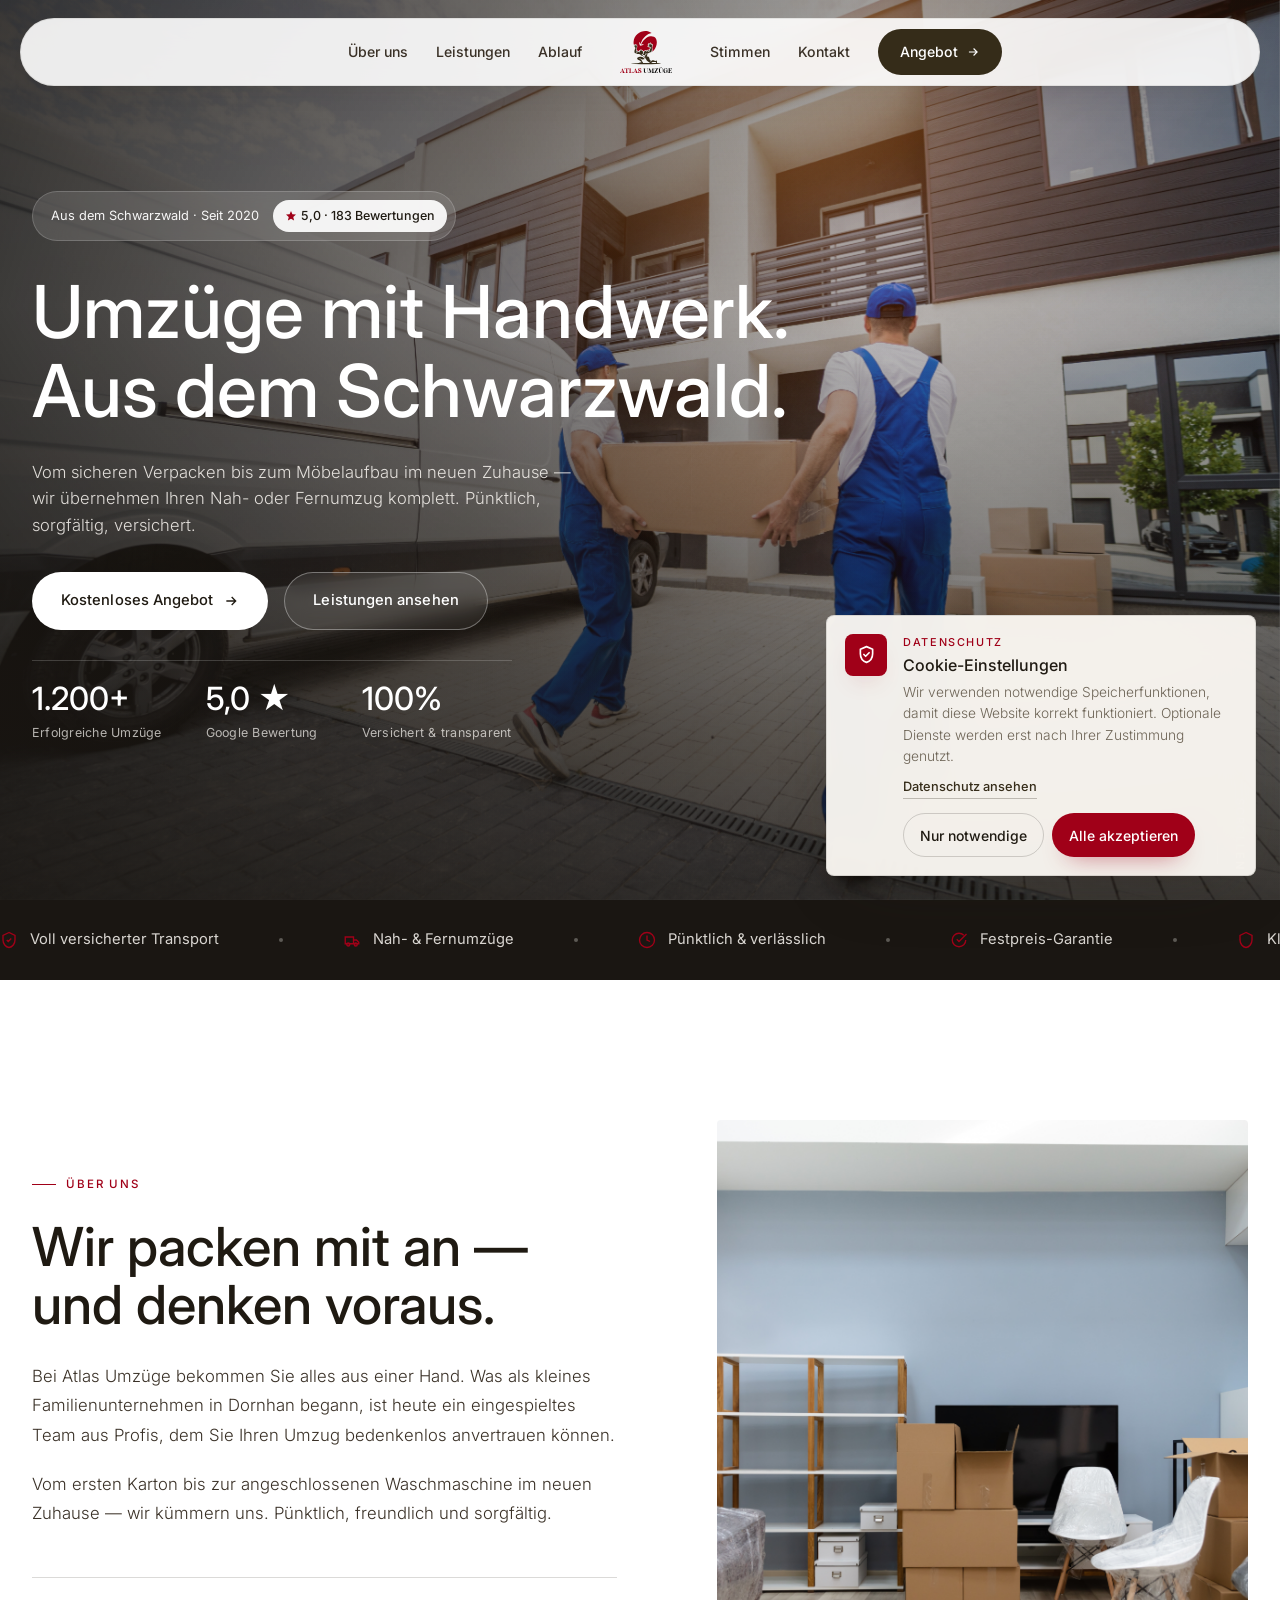
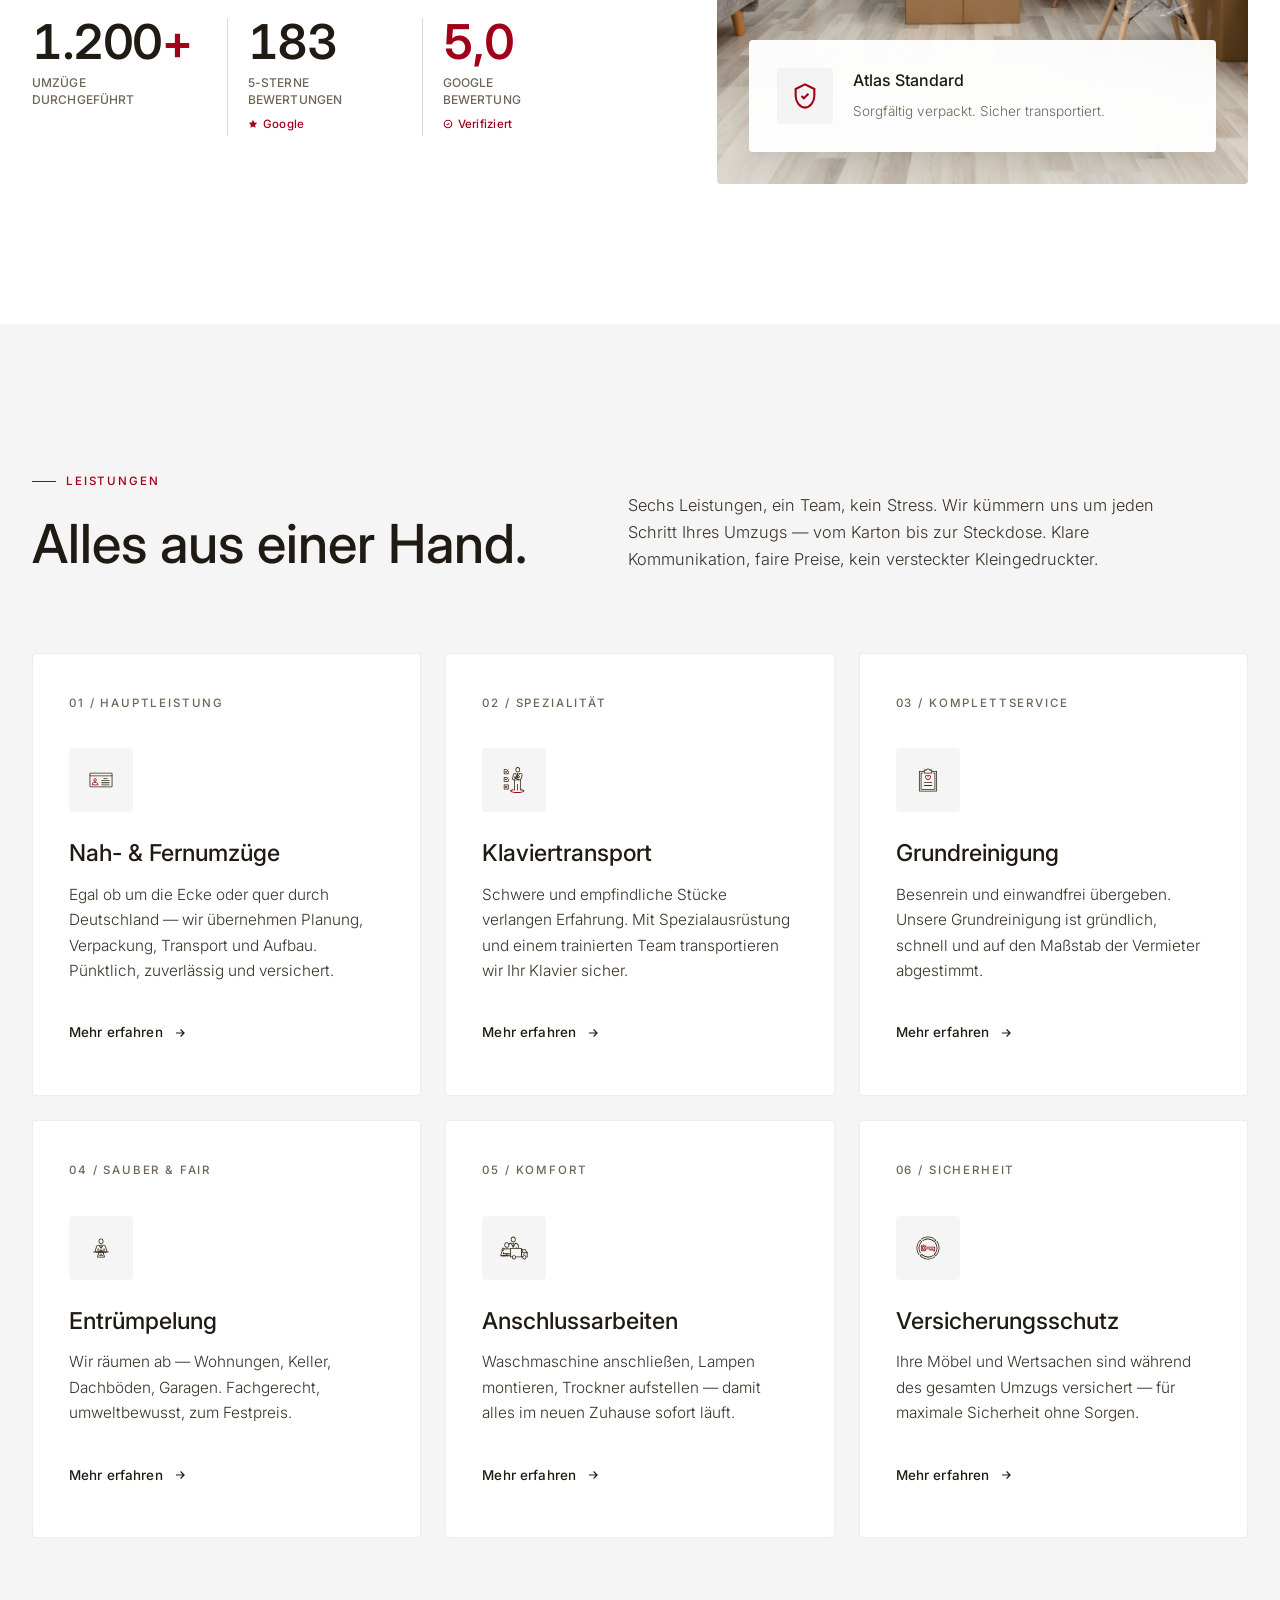
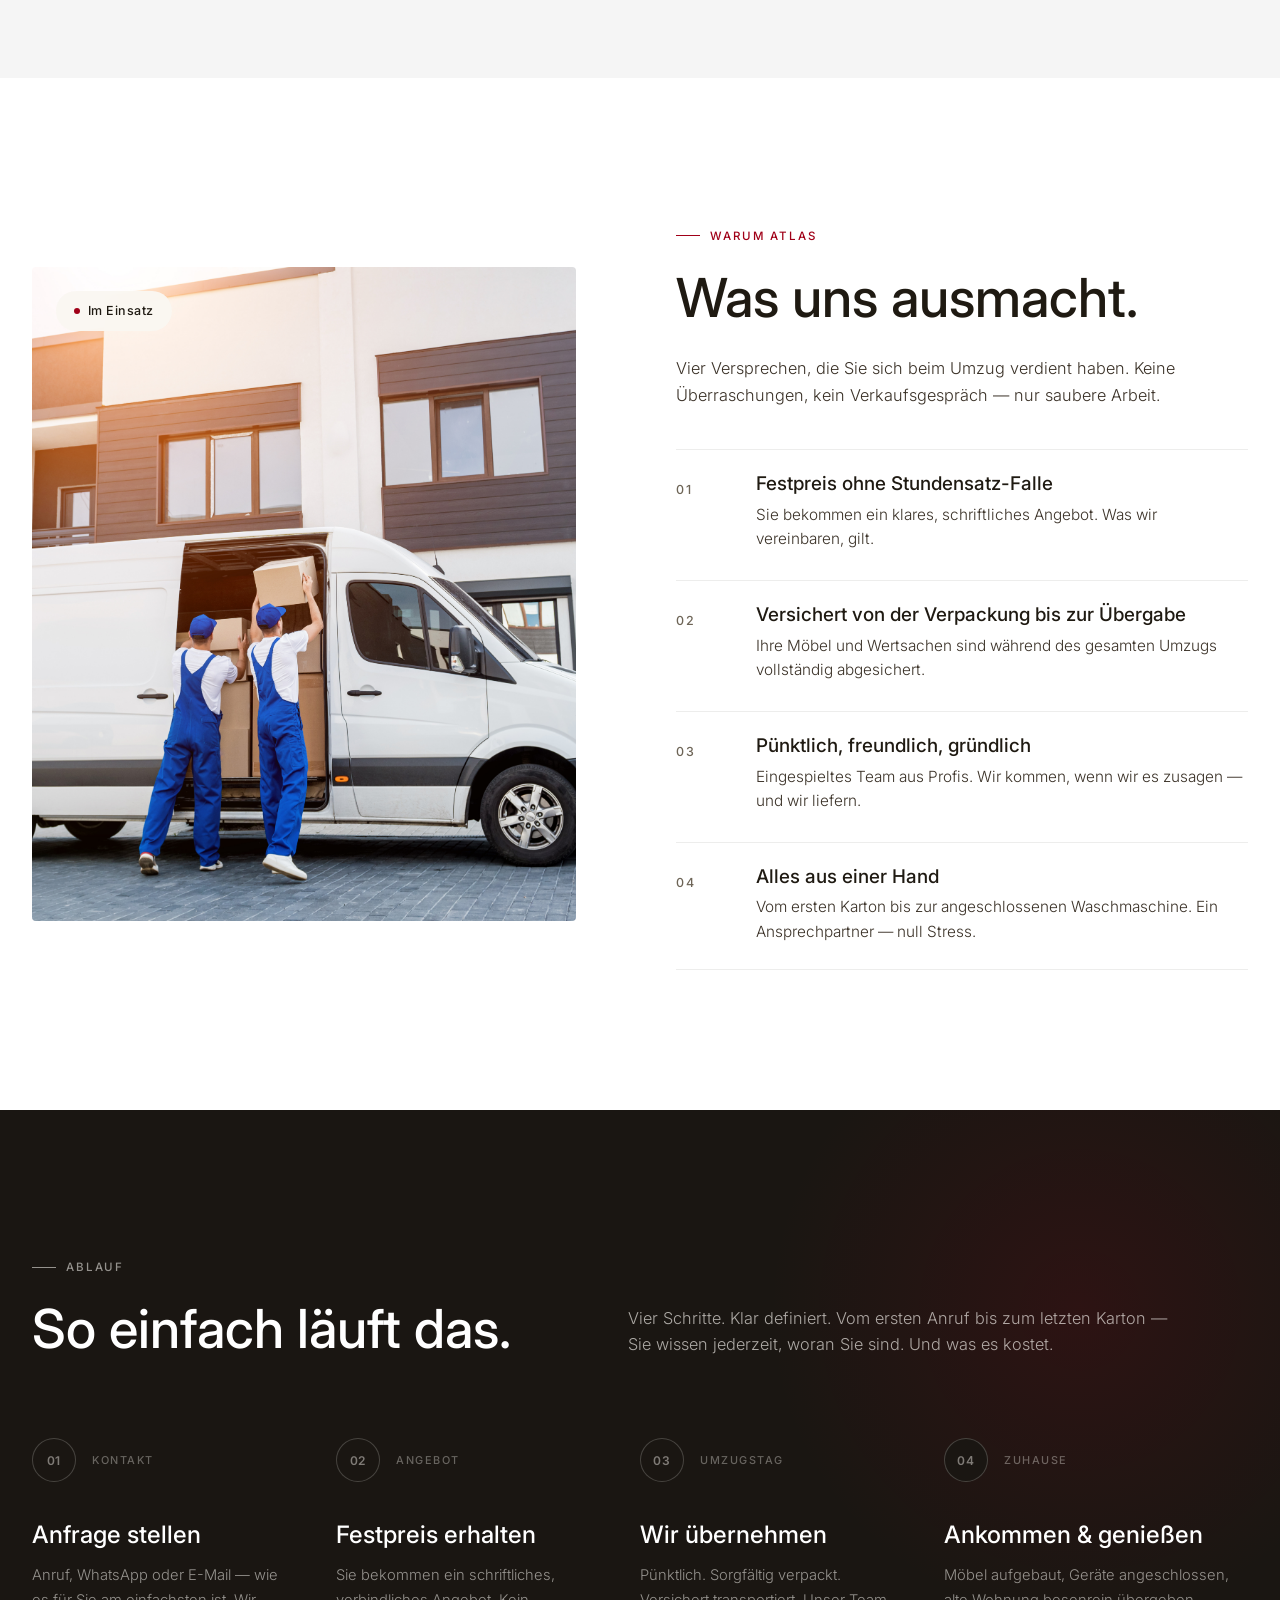
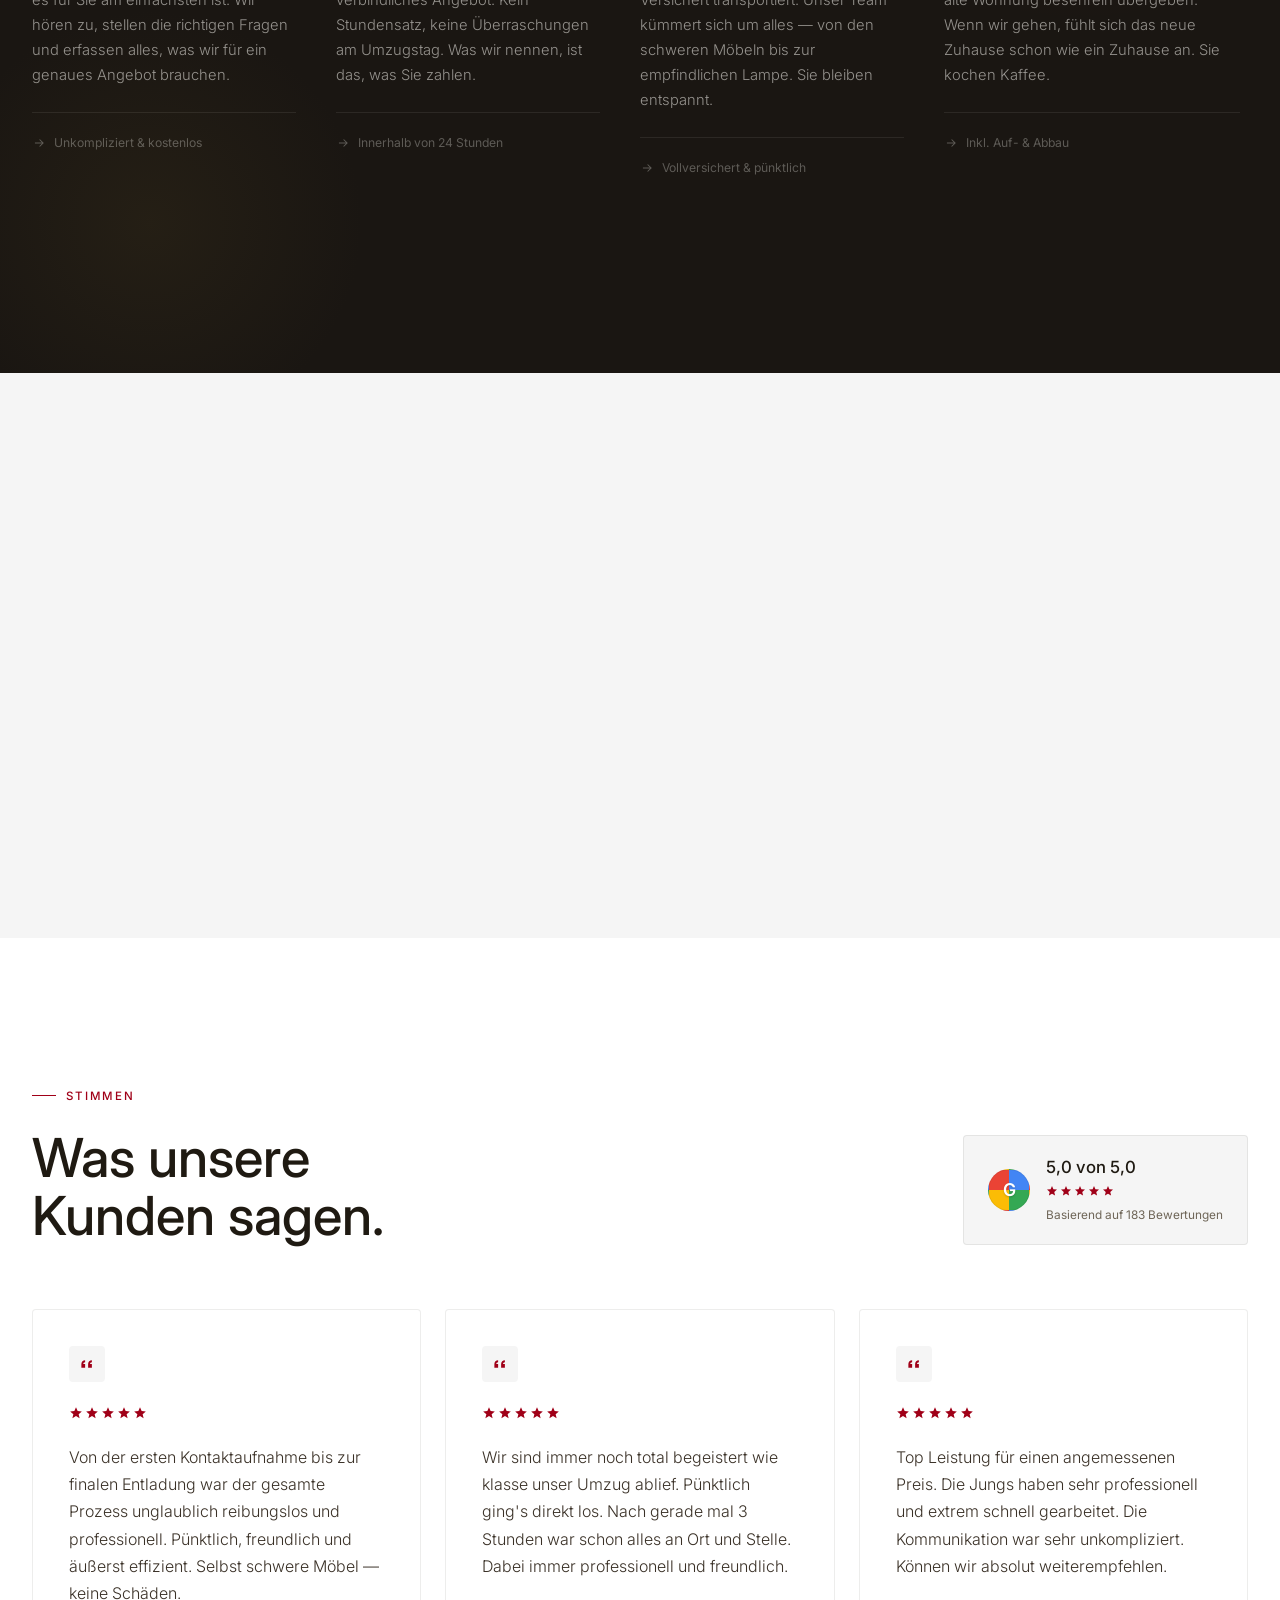
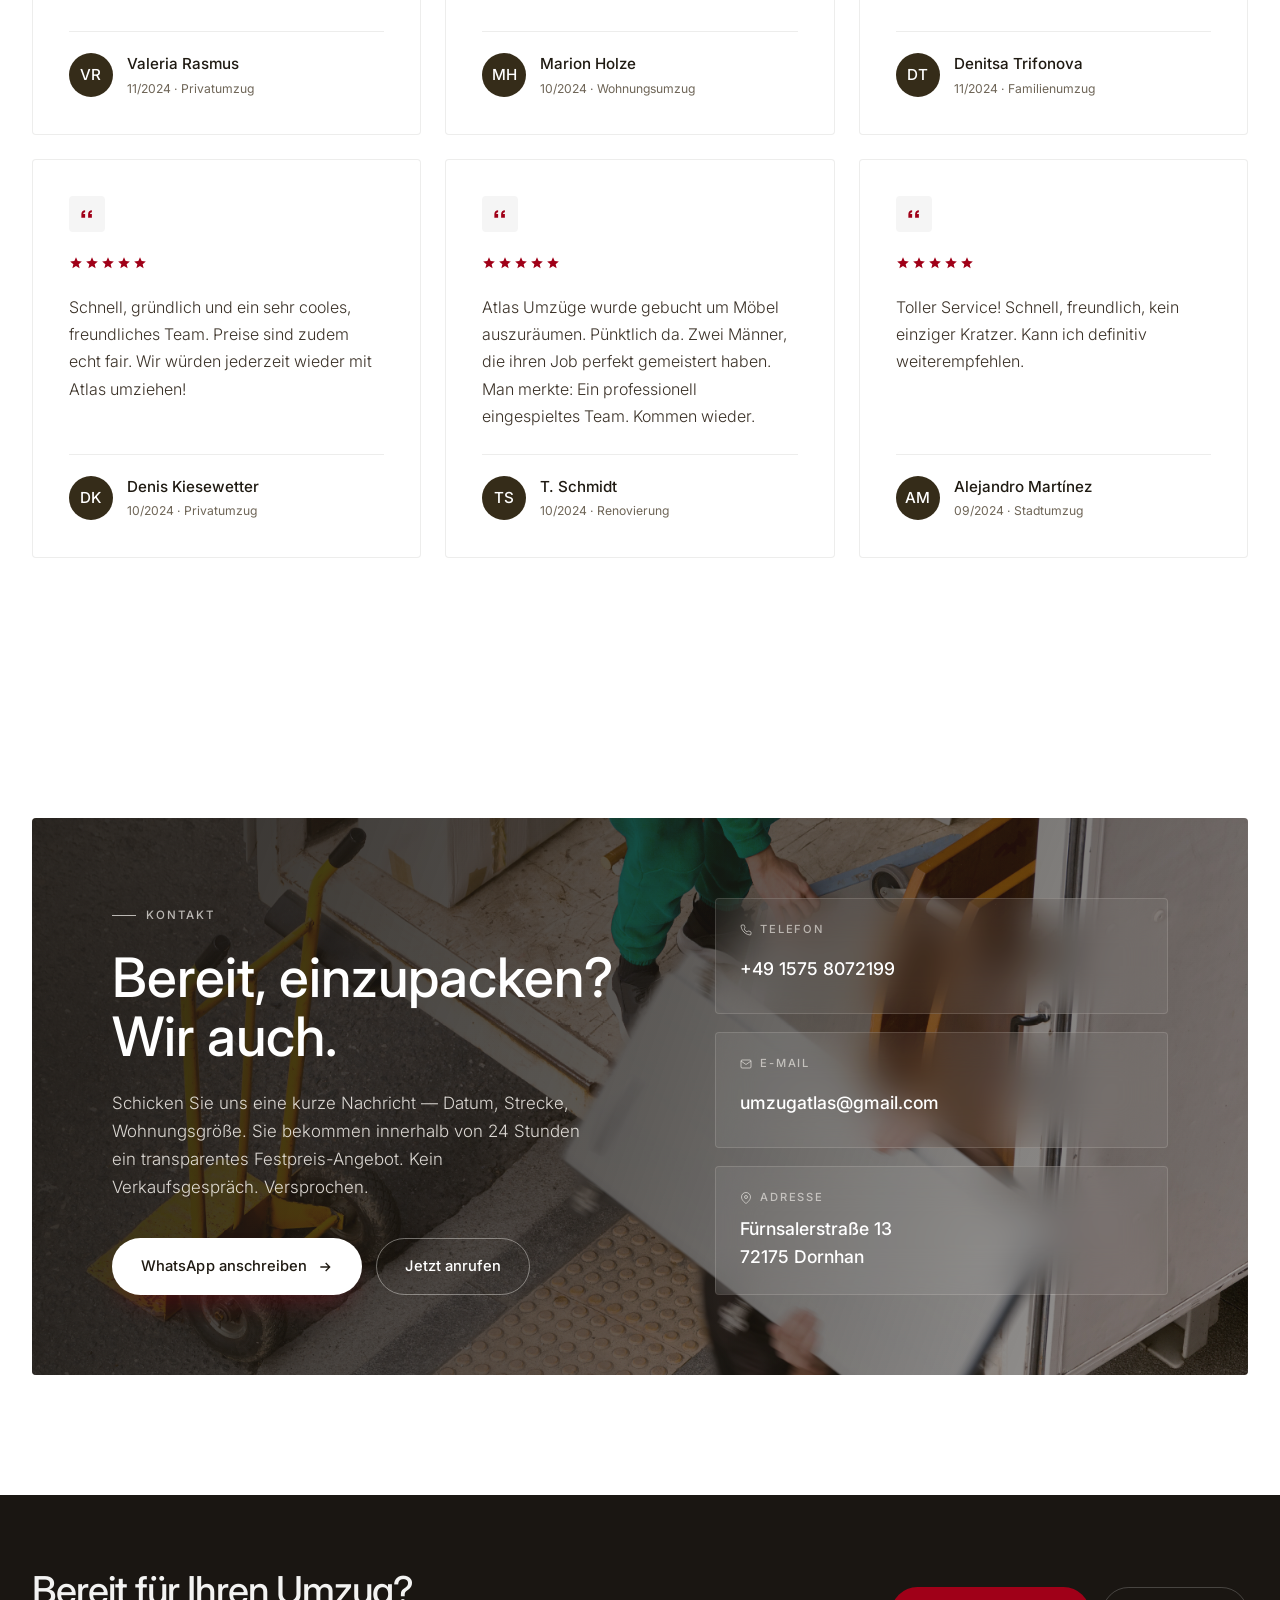
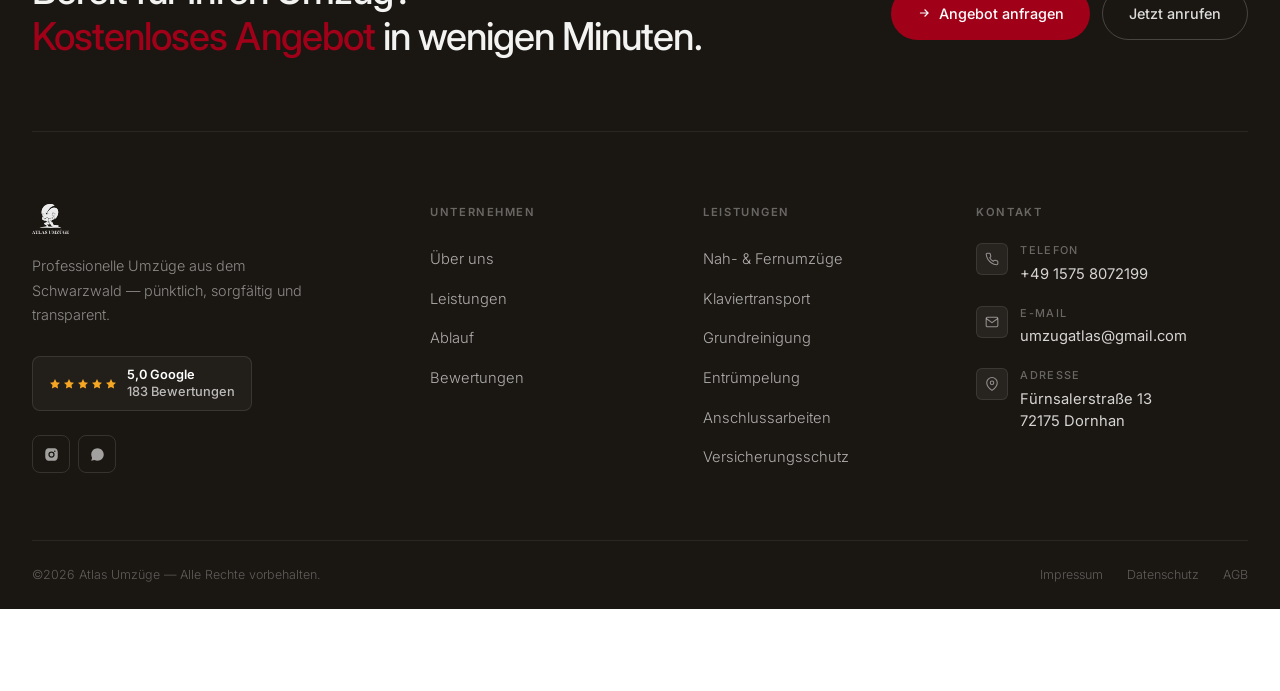
==== commit c643b0cf: "apply" ====
--- a/index.html
+++ b/index.html
@@ -2,7 +2,7 @@
 <html lang="de">
 <head>
 <meta charset="UTF-8">
-<meta name="viewport" content="width=device-width, initial-scale=1.0">
+<meta name="viewport" content="width=device-width, initial-scale=1.0, viewport-fit=cover">
 <title>Atlas Umzüge — Premium Umzüge aus dem Schwarzwald</title>
 <meta name="description" content="Atlas Umzüge: Nah- und Fernumzüge, Grundreinigung, Entrümpelung und Klaviertransport. Aus Dornhan im Schwarzwald. Über 180 ausgezeichnete Bewertungen.">
 <meta property="og:type" content="website">
@@ -49,9 +49,8 @@
   --burgundy-soft: rgba(200, 200, 200, 0.18);
   --burgundy-line: rgba(160, 160, 160, 0.30);
   --brown: #352C19;
-  --brown-soft: #4A3F28;
-
-  /* Neutrals — premium warm palette */
+
+  /* Neutrals */
   --bg: #FFFFFF;
   --bg-warm: #F5F5F5;
   --bg-cream: #EBEBEB;
@@ -64,8 +63,6 @@
 
   --line: rgba(31, 26, 18, 0.08);
   --line-strong: rgba(31, 26, 18, 0.16);
-  --line-light: rgba(31, 26, 18, 0.05);
-
   --paper: #FFFFFF;
 
   /* Motion */
@@ -74,11 +71,18 @@
 }
 
 *, *::before, *::after { box-sizing: border-box; margin: 0; padding: 0; }
+
+a, button, [role="button"] {
+  -webkit-tap-highlight-color: transparent;
+  touch-action: manipulation;
+}
 
 html {
   scroll-behavior: smooth;
   -webkit-font-smoothing: antialiased;
   -moz-osx-font-smoothing: grayscale;
+  -webkit-text-size-adjust: 100%;
+  text-size-adjust: 100%;
 }
 
 body {
@@ -90,6 +94,7 @@
   background: var(--bg);
   overflow-x: hidden;
   letter-spacing: 0;
+  padding-bottom: calc(82px + env(safe-area-inset-bottom));
 }
 
 ::selection { background: var(--burgundy); color: var(--bg); }
@@ -174,16 +179,16 @@
 .wrap {
   max-width: 1280px;
   margin: 0 auto;
-  padding: 0 32px;
-}
-@media (max-width: 640px) { .wrap { padding: 0 20px; } }
+  padding: 0 max(32px, env(safe-area-inset-left));
+  padding-right: max(32px, env(safe-area-inset-right));
+}
 @media (max-width: 640px) {
+  .wrap {
+    padding-left: max(20px, env(safe-area-inset-left));
+    padding-right: max(20px, env(safe-area-inset-right));
+  }
   .header { top: 12px; width: calc(100% - 24px); }
-  .header-spacer { height: 80px; }
-}
-
-/* === FLOATING HEADER === */
-.header-spacer { height: 100px; }
+}
 
 .header {
   position: fixed;
@@ -692,7 +697,6 @@
     font-size: 0.76rem;
   }
   .hero-stats { display: none; }
-  .hero-stat-num { font-size: 1.5rem; }
   .hero-scroll { display: none; }
   .hero h1 { font-size: clamp(2.25rem, 10vw, 3.35rem); line-height: 1.12; letter-spacing: 0; }
   .hero-sub { font-size: 0.95rem; margin-bottom: 32px; }
@@ -786,6 +790,9 @@
   .about-card { left: 16px; right: 16px; bottom: 16px; padding: 20px; }
   .about-card-icon { width: 44px; height: 44px; }
   .about-card-icon svg { width: 22px; height: 22px; }
+  .about-stat { padding: 0 12px 0 0; }
+  .about-stat + .about-stat { padding: 0 12px 0 12px; }
+  .about-stat:last-child { padding-right: 0; }
 }
 
 .about-text h2 { margin: 24px 0 28px; }
@@ -796,7 +803,7 @@
   line-height: 1.75;
   color: var(--ink-soft);
   margin-bottom: 20px;
-  max-width: 520px;
+  max-width: 100%;
 }
 
 .about-stats {
@@ -806,16 +813,18 @@
   margin-top: 48px;
   padding-top: 40px;
   border-top: 1px solid var(--line-strong);
-  max-width: 520px;
+  max-width: 100%;
+  overflow: hidden;
 }
 
 .about-stat {
   position: relative;
-  padding: 0 24px 0 0;
+  padding: 0 20px 0 0;
+  min-width: 0;
 }
 
 .about-stat + .about-stat {
-  padding: 0 24px 0 24px;
+  padding: 0 20px 0 20px;
   border-left: 1px solid var(--line-strong);
 }
 
@@ -824,7 +833,7 @@
 }
 
 .about-stat-num {
-  font-size: 3rem;
+  font-size: clamp(2rem, 7vw, 3rem);
   font-weight: 600;
   letter-spacing: -0.03em;
   color: var(--ink);
@@ -843,13 +852,14 @@
 .about-stat-num .accent { color: var(--burgundy); }
 
 .about-stat-label {
-  font-size: 0.75rem;
+  font-size: clamp(0.62rem, 1.8vw, 0.75rem);
   font-weight: 500;
   color: var(--ink-muted);
   margin-top: 8px;
   line-height: 1.45;
   letter-spacing: 0.01em;
   text-transform: uppercase;
+  overflow-wrap: break-word;
 }
 
 .about-stat-sub {
@@ -1192,18 +1202,11 @@
 .process h2 { color: var(--bg); }
 .process .lede { color: rgba(250, 247, 242, 0.65); }
 
-
-
 .process-steps {
   display: grid;
   grid-template-columns: repeat(4, 1fr);
   position: relative;
   z-index: 2;
-}
-
-/* connector line between steps */
-.process-steps::before {
-  display: none;
 }
 
 .step {
@@ -1325,7 +1328,6 @@
 
 @media (max-width: 980px) {
   .process-steps { grid-template-columns: repeat(2, 1fr); }
-  .process-steps::before { display: none; }
   .step {
     padding: 40px 40px 40px 0;
     border-bottom: 1px solid rgba(250, 247, 242, 0.08);
@@ -1946,7 +1948,6 @@
   }
 }
 
-/* === WhatsApp Floating === */
 /* === Floating Contact Bar === */
 .float-bar {
   position: fixed;
@@ -2026,23 +2027,19 @@
 @media (max-width: 540px) {
   .float-bar-btn {
     height: 48px;
-    padding: 0 16px;
+    padding: 0 18px;
+    gap: 0;
     font-size: 0.86rem;
   }
+  .float-bar-btn svg { width: 18px; height: 18px; }
   .float-bar-label { display: none; }
-  .float-bar-btn { padding: 0 18px; gap: 0; }
-  .float-bar-btn svg { width: 18px; height: 18px; }
-}
-
-body {
-  padding-bottom: calc(82px + env(safe-area-inset-bottom));
 }
 
 /* === Cookie Consent === */
 .cookie-banner {
   position: fixed;
   right: 24px;
-  bottom: 24px;
+  bottom: calc(24px + env(safe-area-inset-bottom));
   z-index: 110;
   width: min(430px, calc(100% - 40px));
   display: grid;
@@ -2133,12 +2130,12 @@
 }
 
 .cookie-btn {
-  min-height: 42px;
+  min-height: 44px;
   border: 1px solid transparent;
   border-radius: 999px;
   padding: 0 16px;
   font-family: inherit;
-  font-size: 0.84rem;
+  font-size: 0.875rem;
   font-weight: 500;
   cursor: pointer;
   transition: transform 0.28s var(--ease), background 0.28s var(--ease), color 0.28s var(--ease), border-color 0.28s var(--ease);
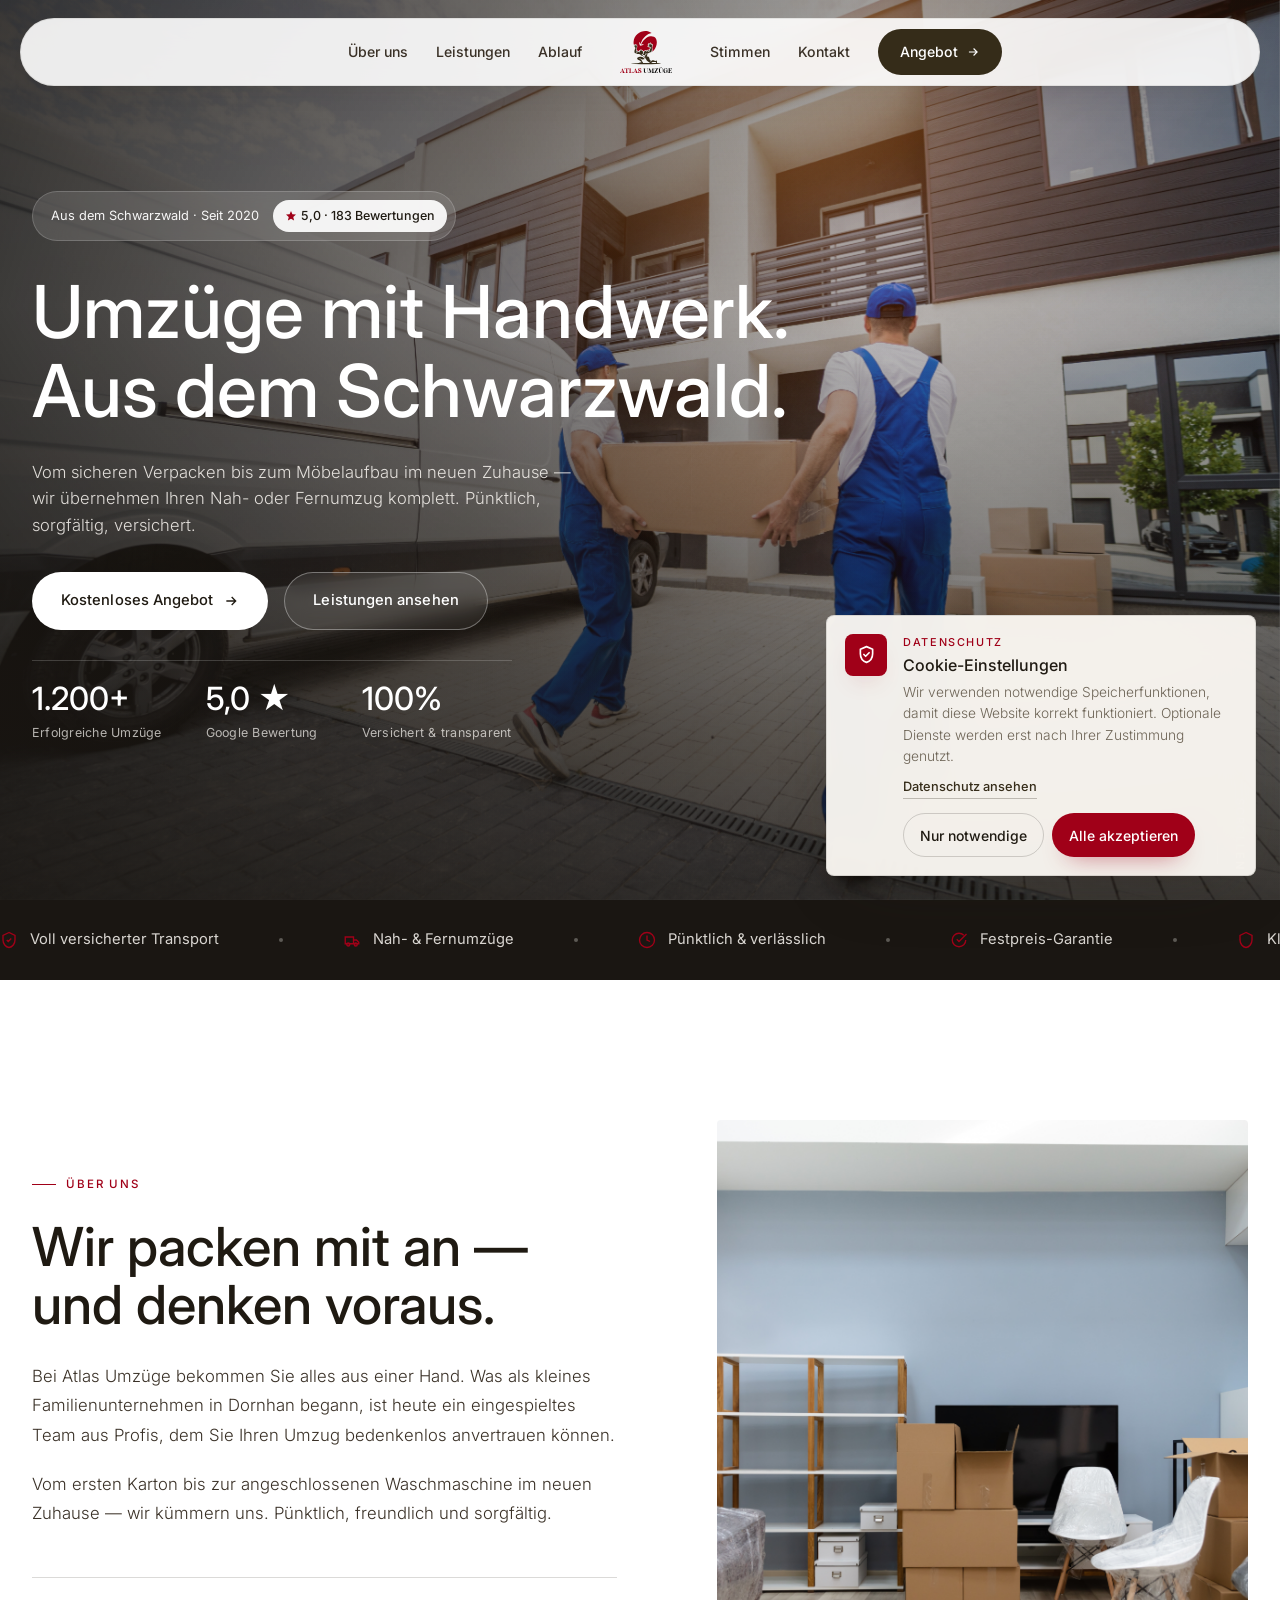
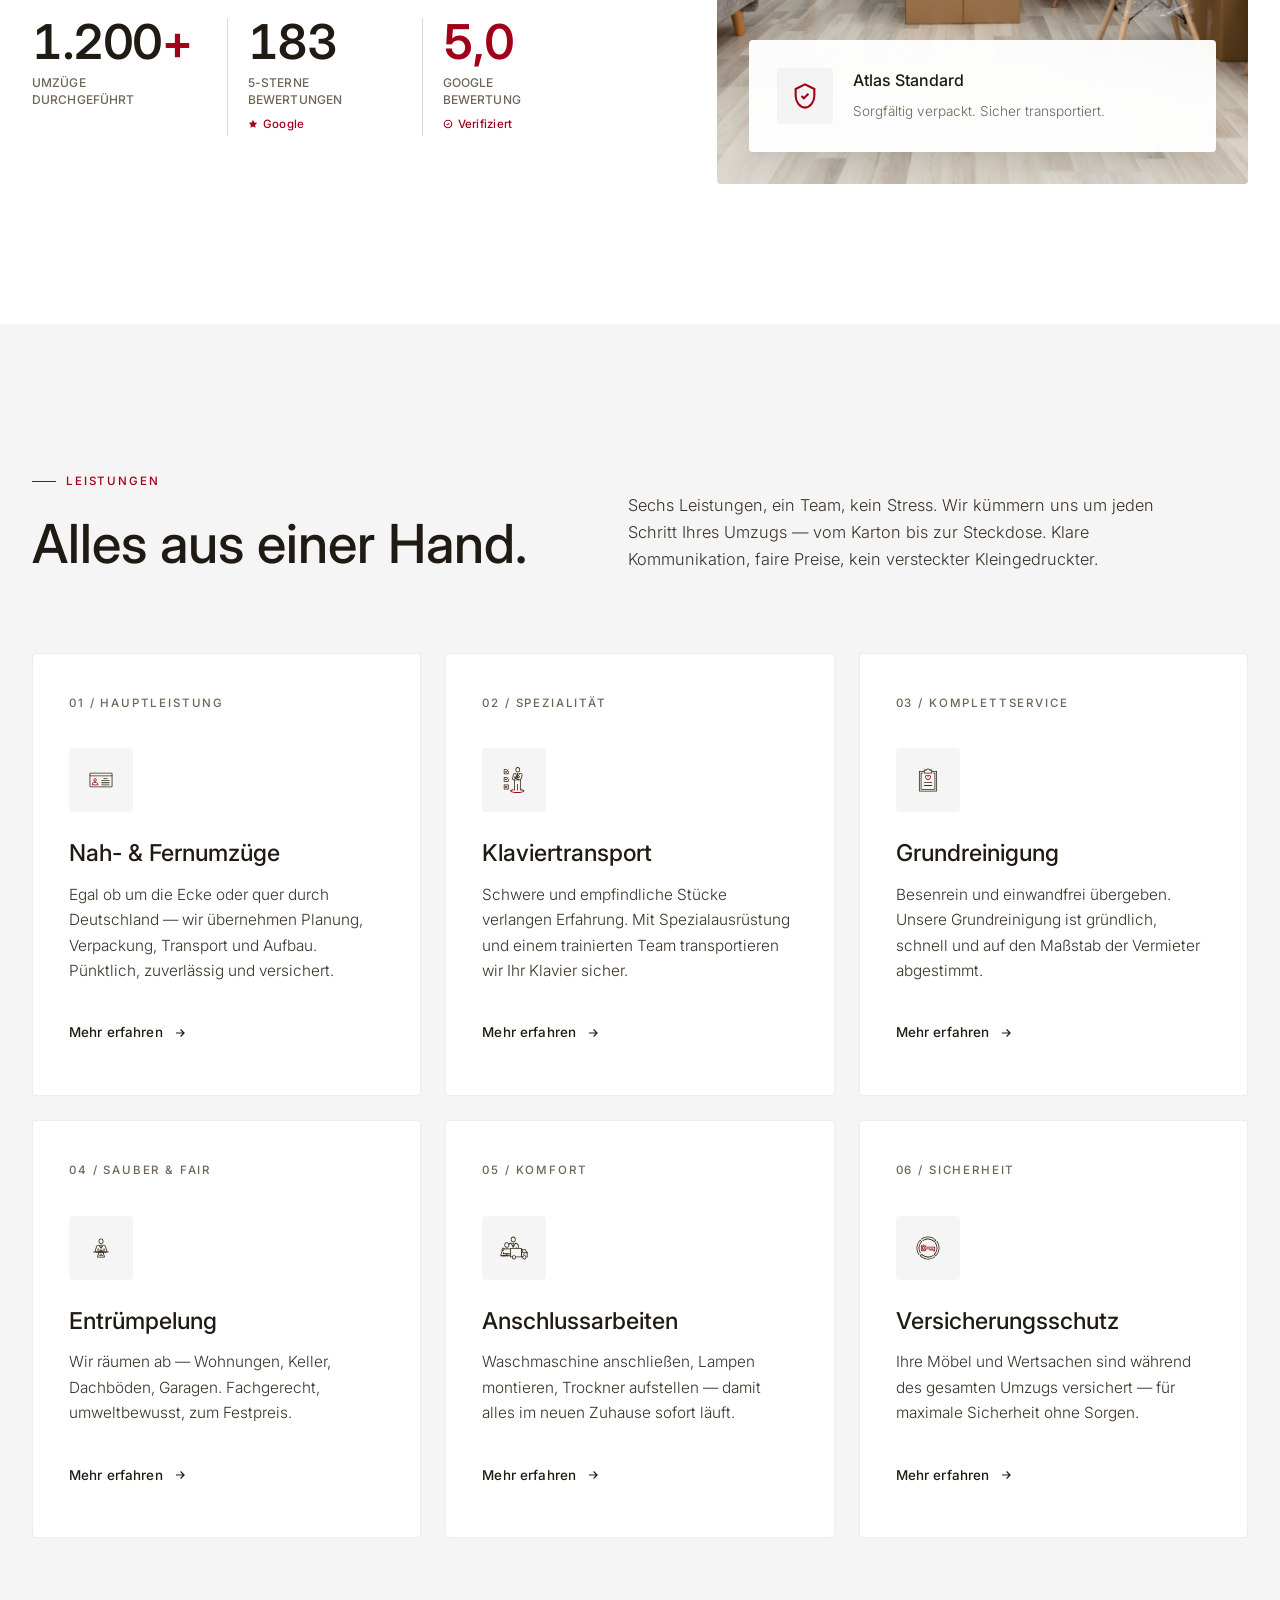
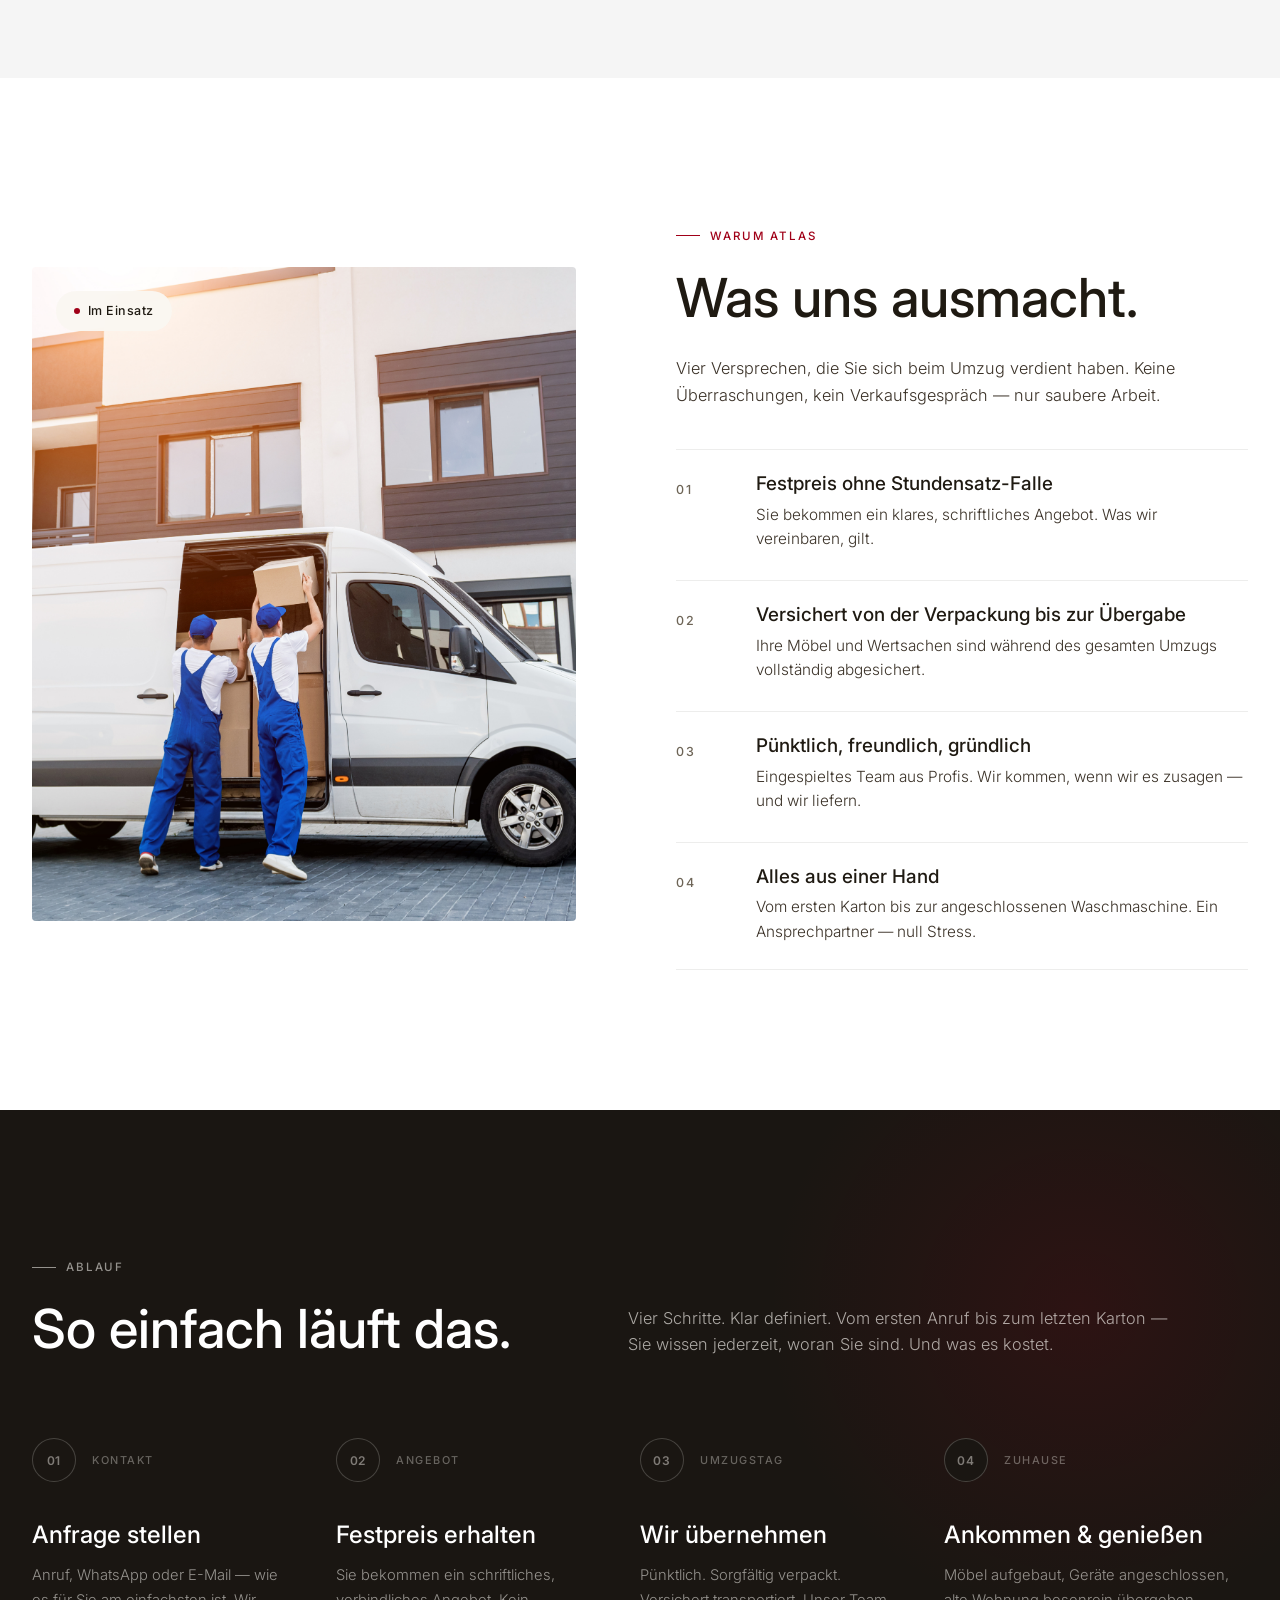
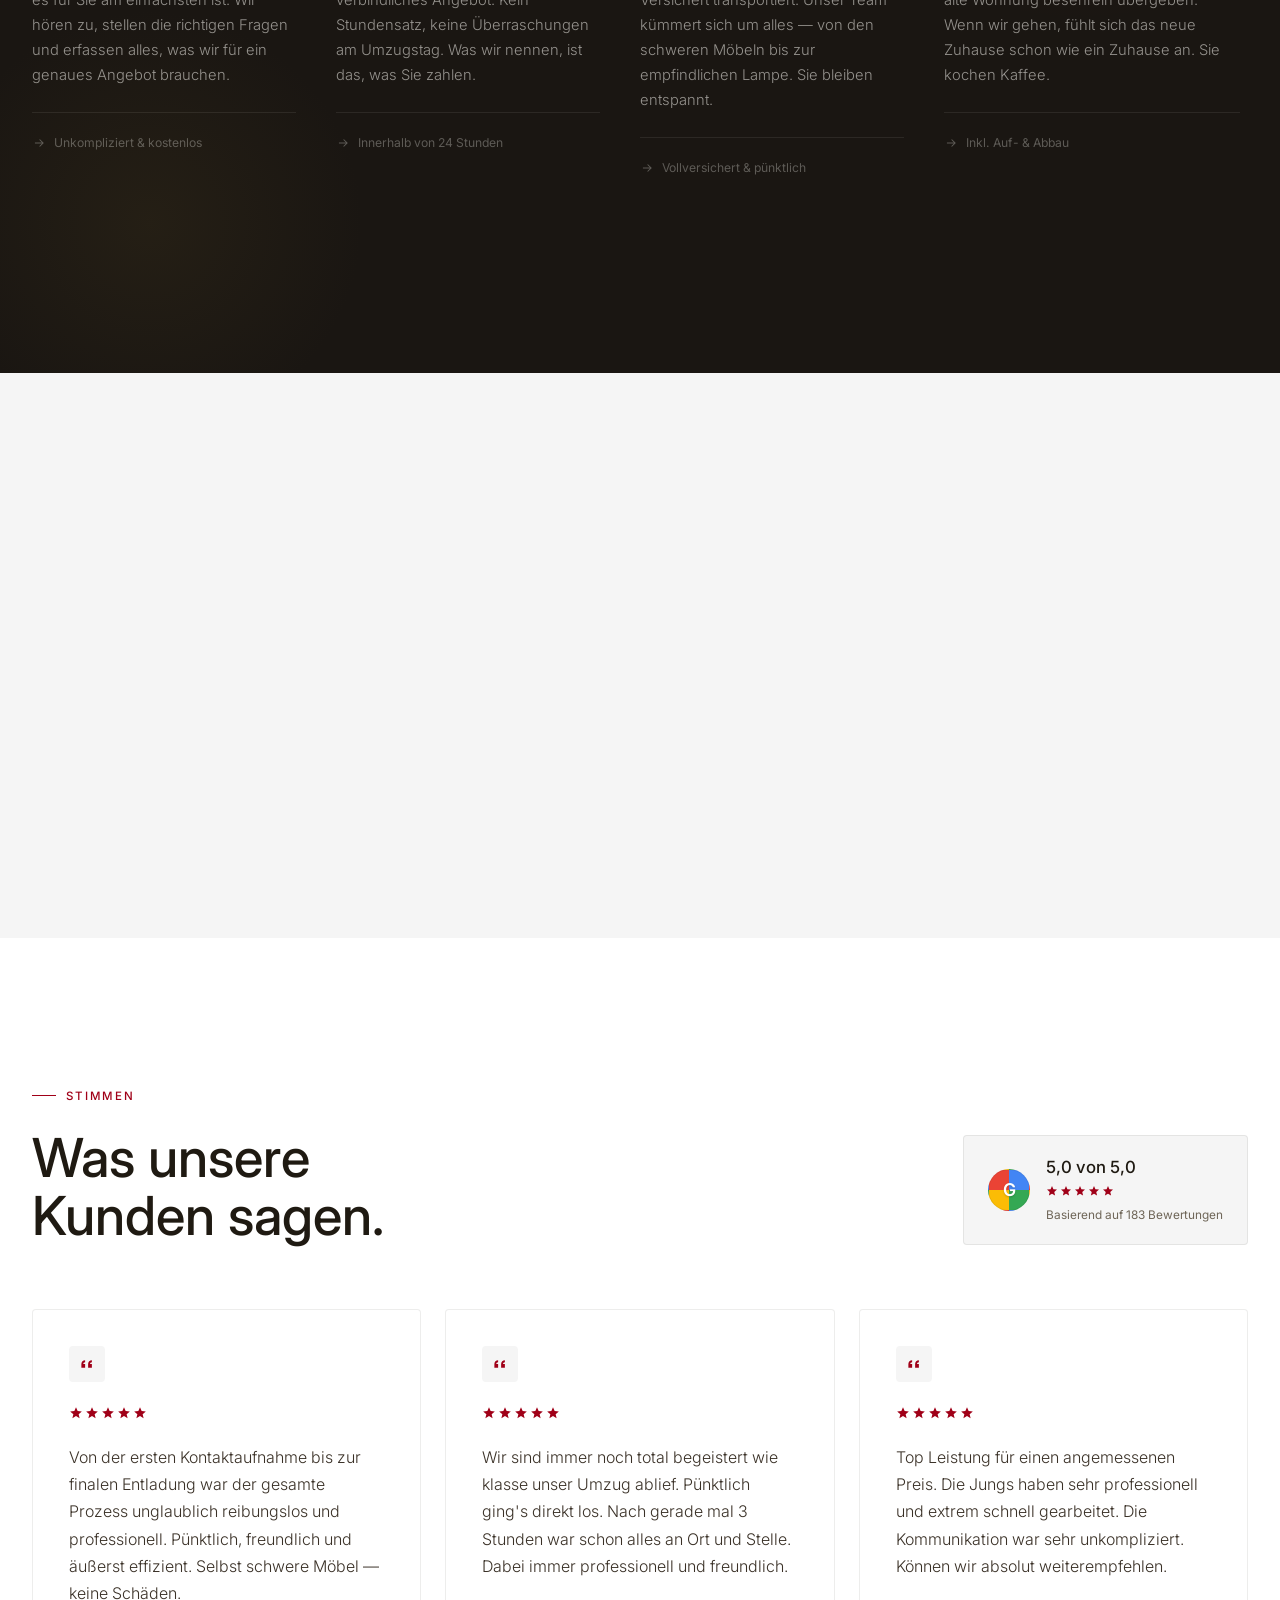
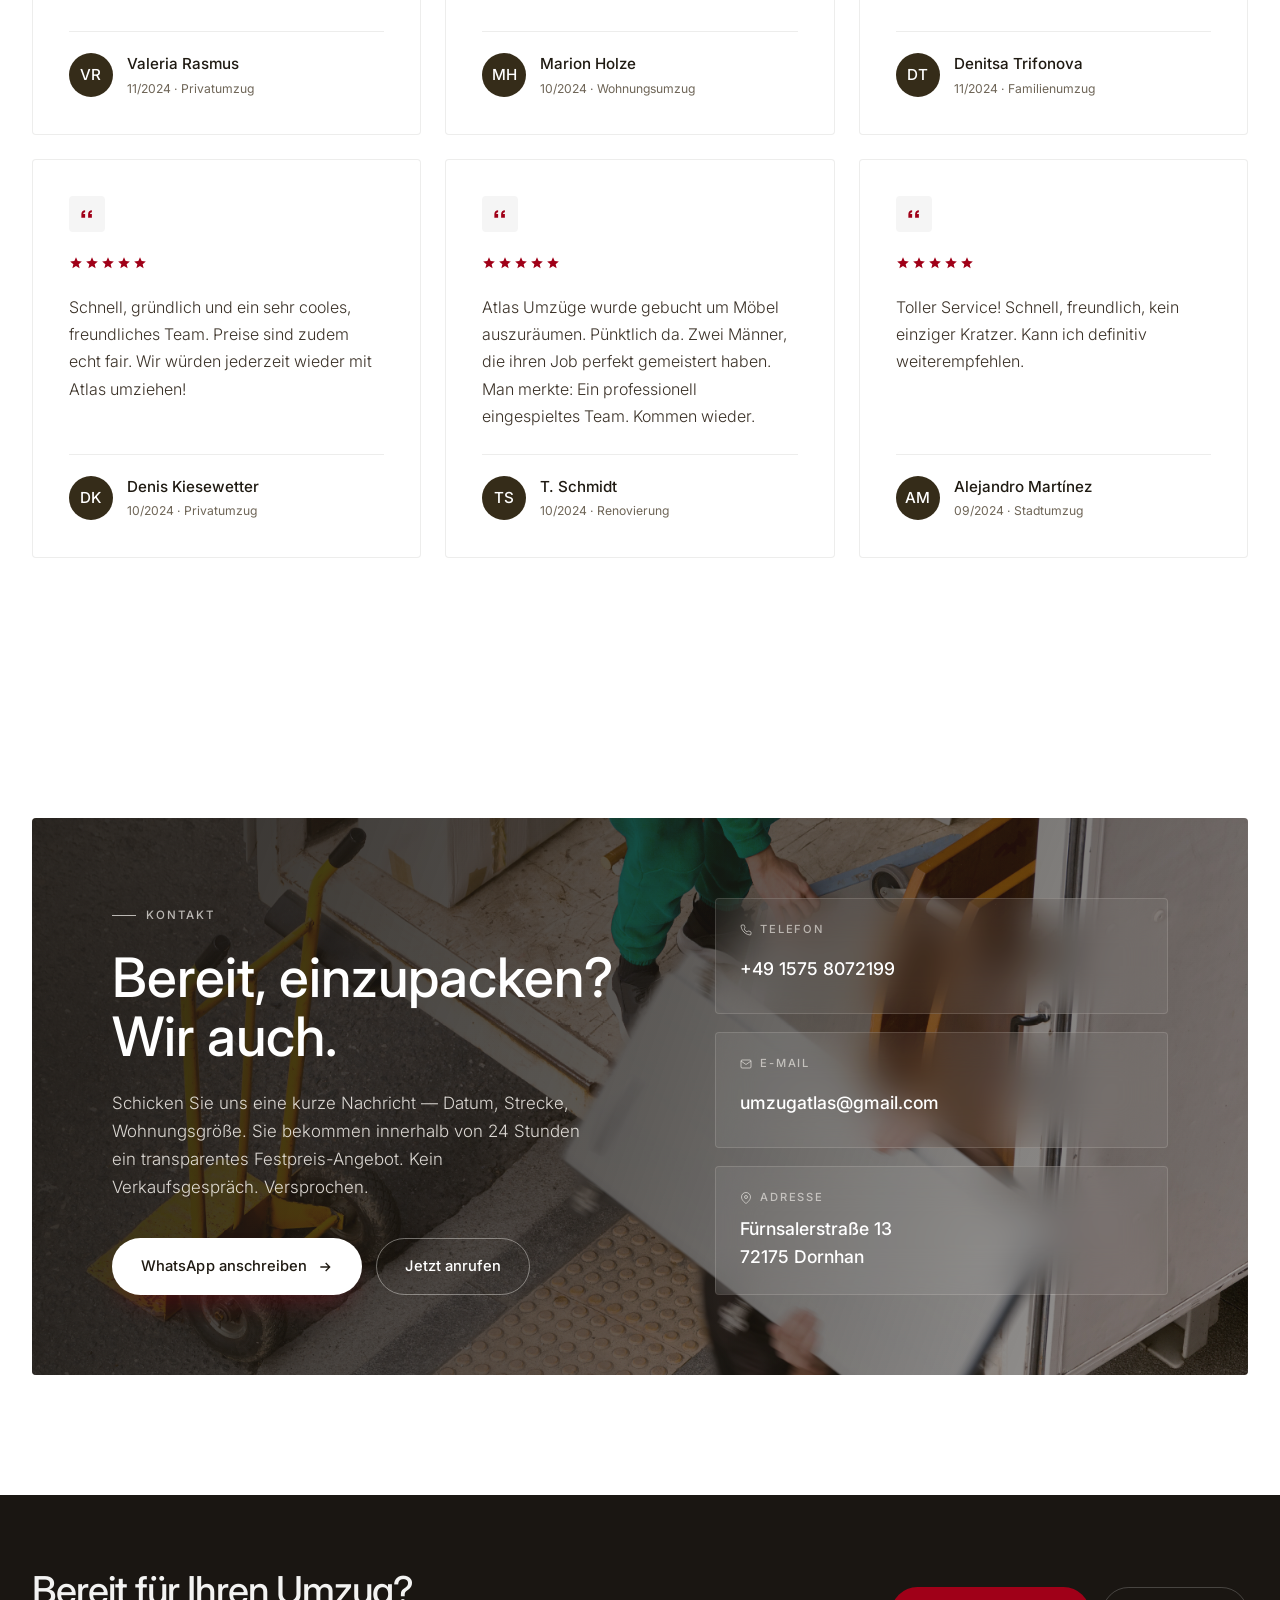
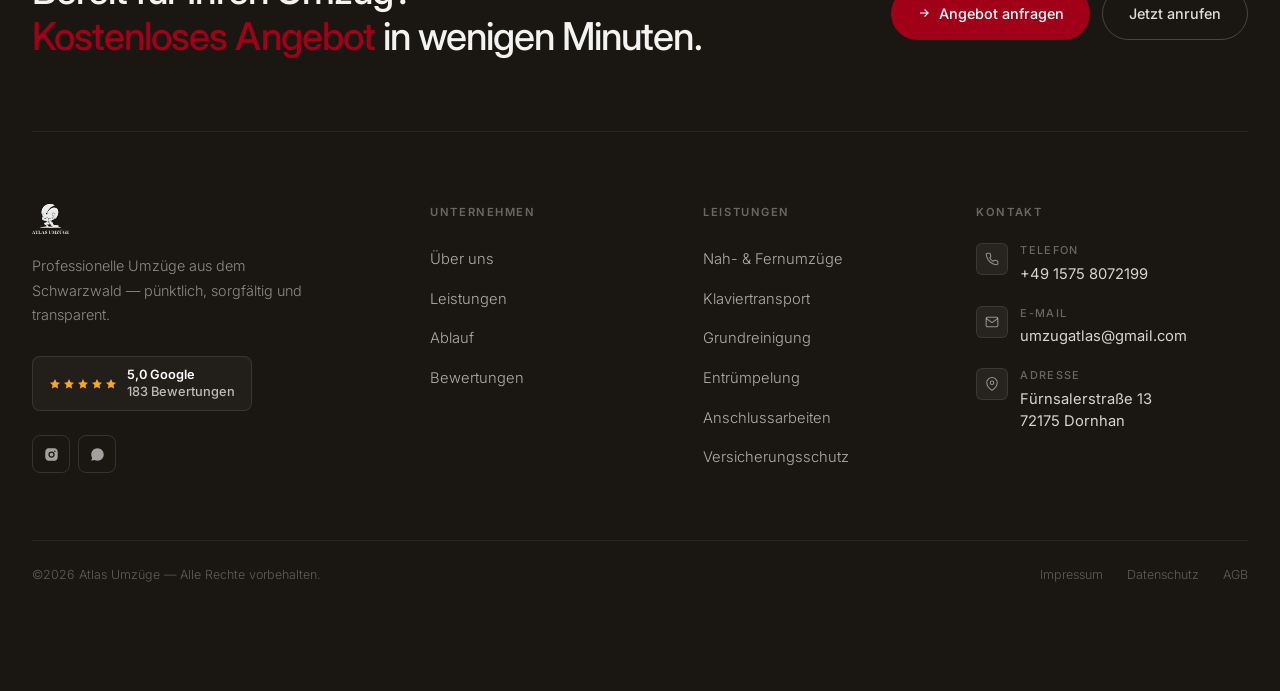
==== commit 85f3f8ee: "Update index.html" ====
--- a/index.html
+++ b/index.html
@@ -94,7 +94,6 @@
   background: var(--bg);
   overflow-x: hidden;
   letter-spacing: 0;
-  padding-bottom: calc(82px + env(safe-area-inset-bottom));
 }
 
 ::selection { background: var(--burgundy); color: var(--bg); }
@@ -1689,6 +1688,7 @@
 footer {
   background: var(--bg-deep);
   color: var(--bg);
+  padding-bottom: calc(82px + env(safe-area-inset-bottom));
 }
 
 .footer-cta-band {
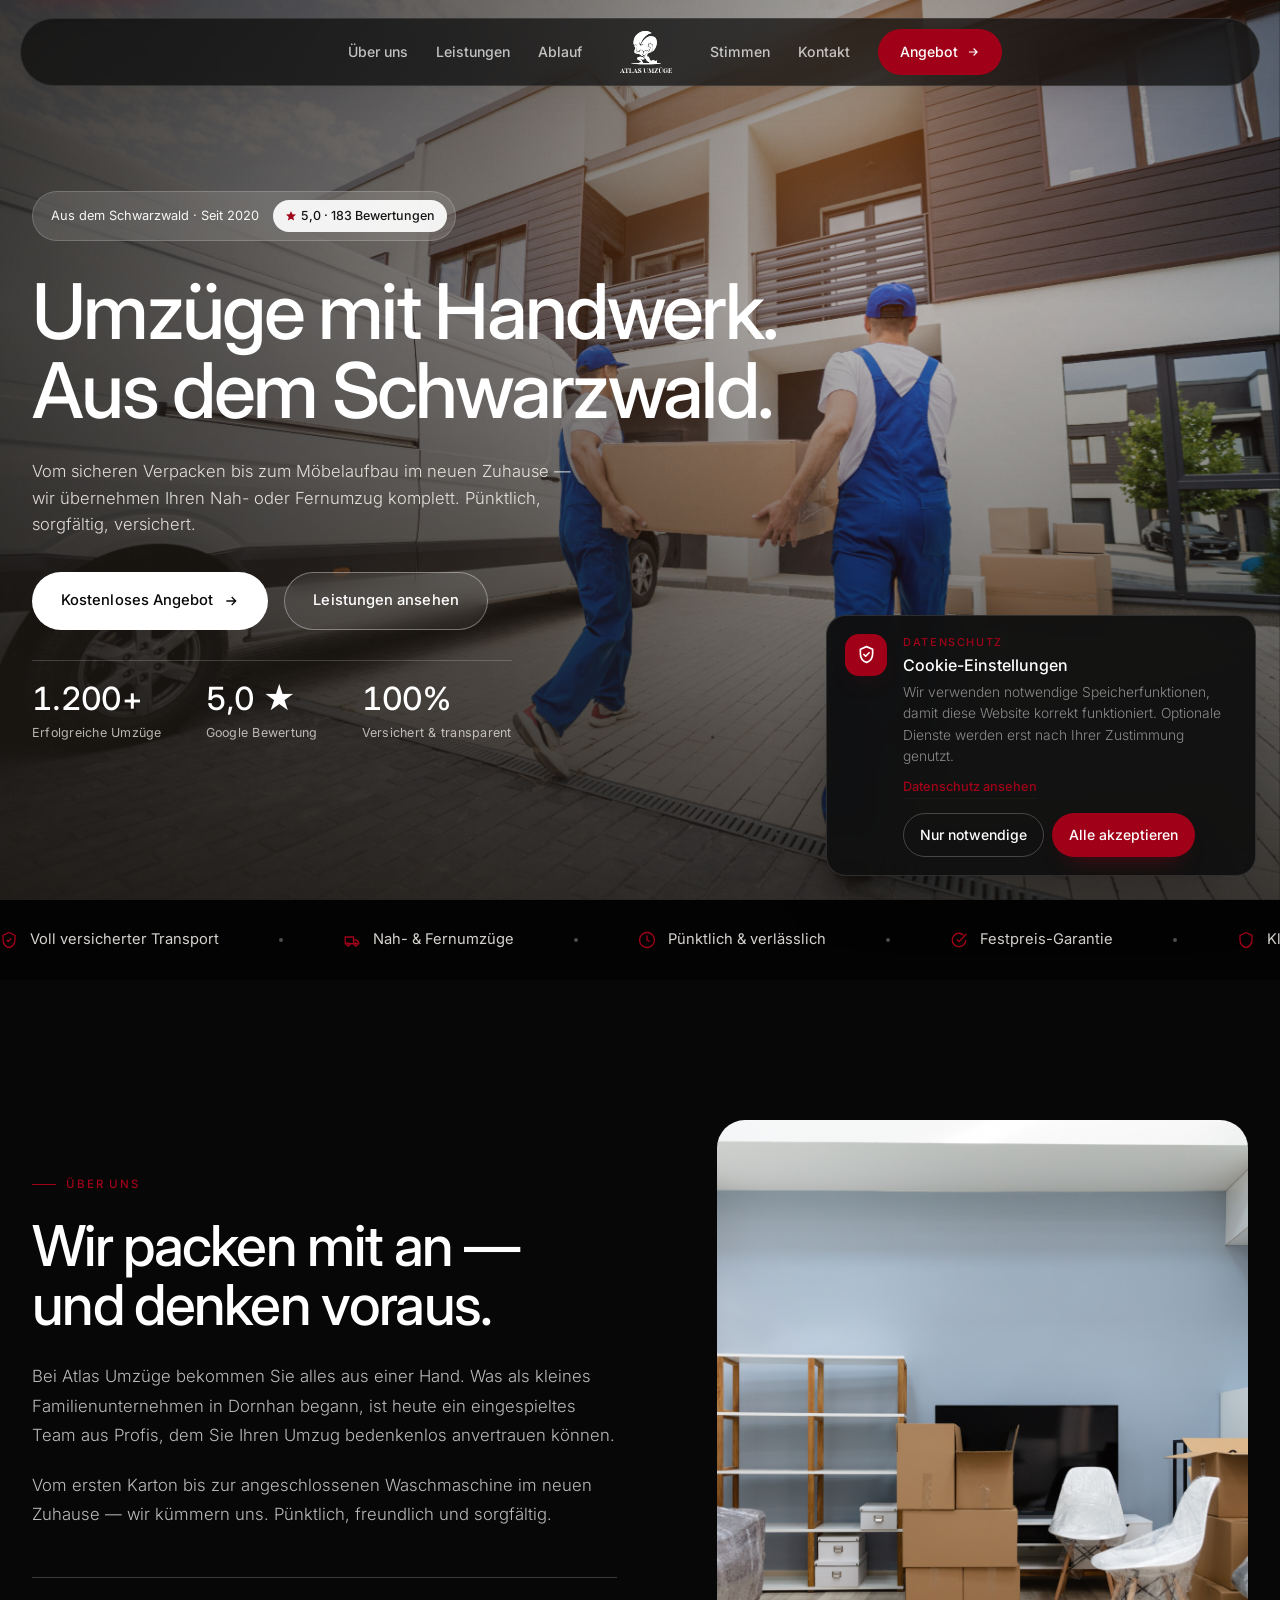
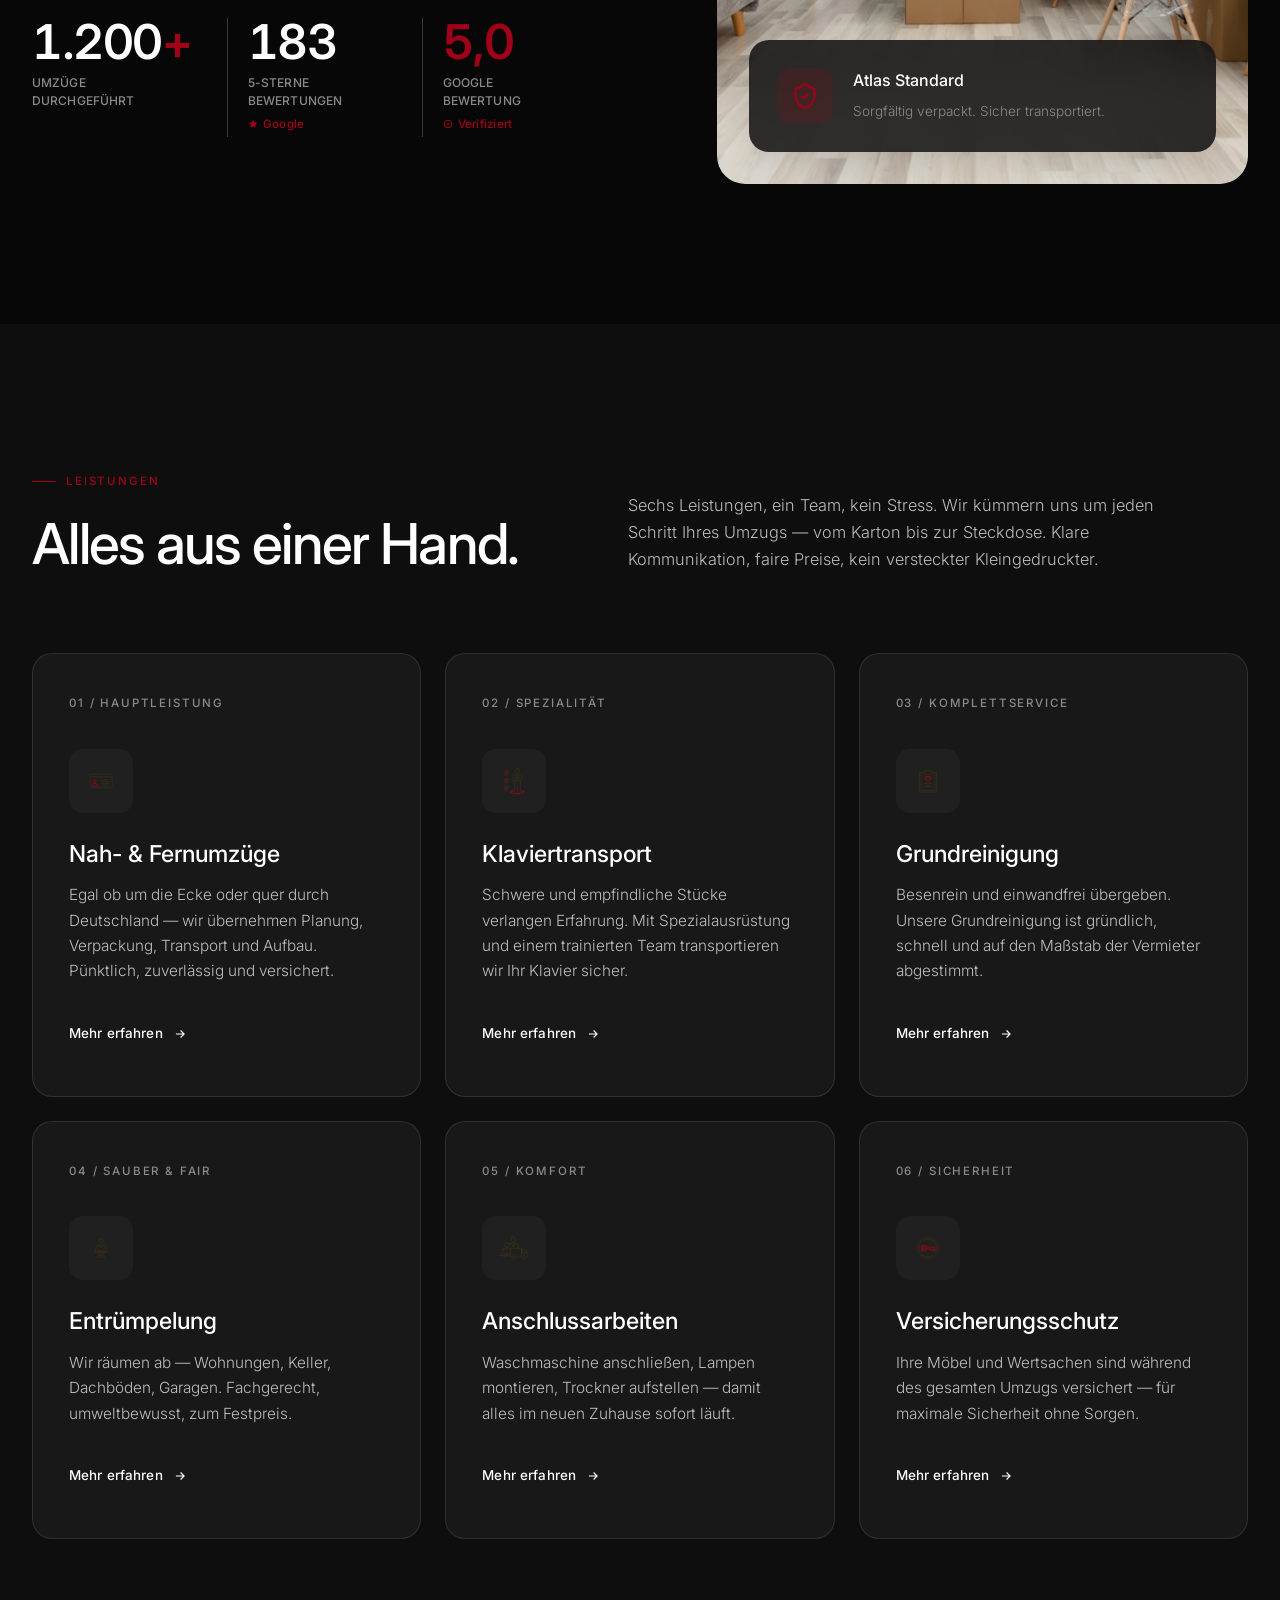
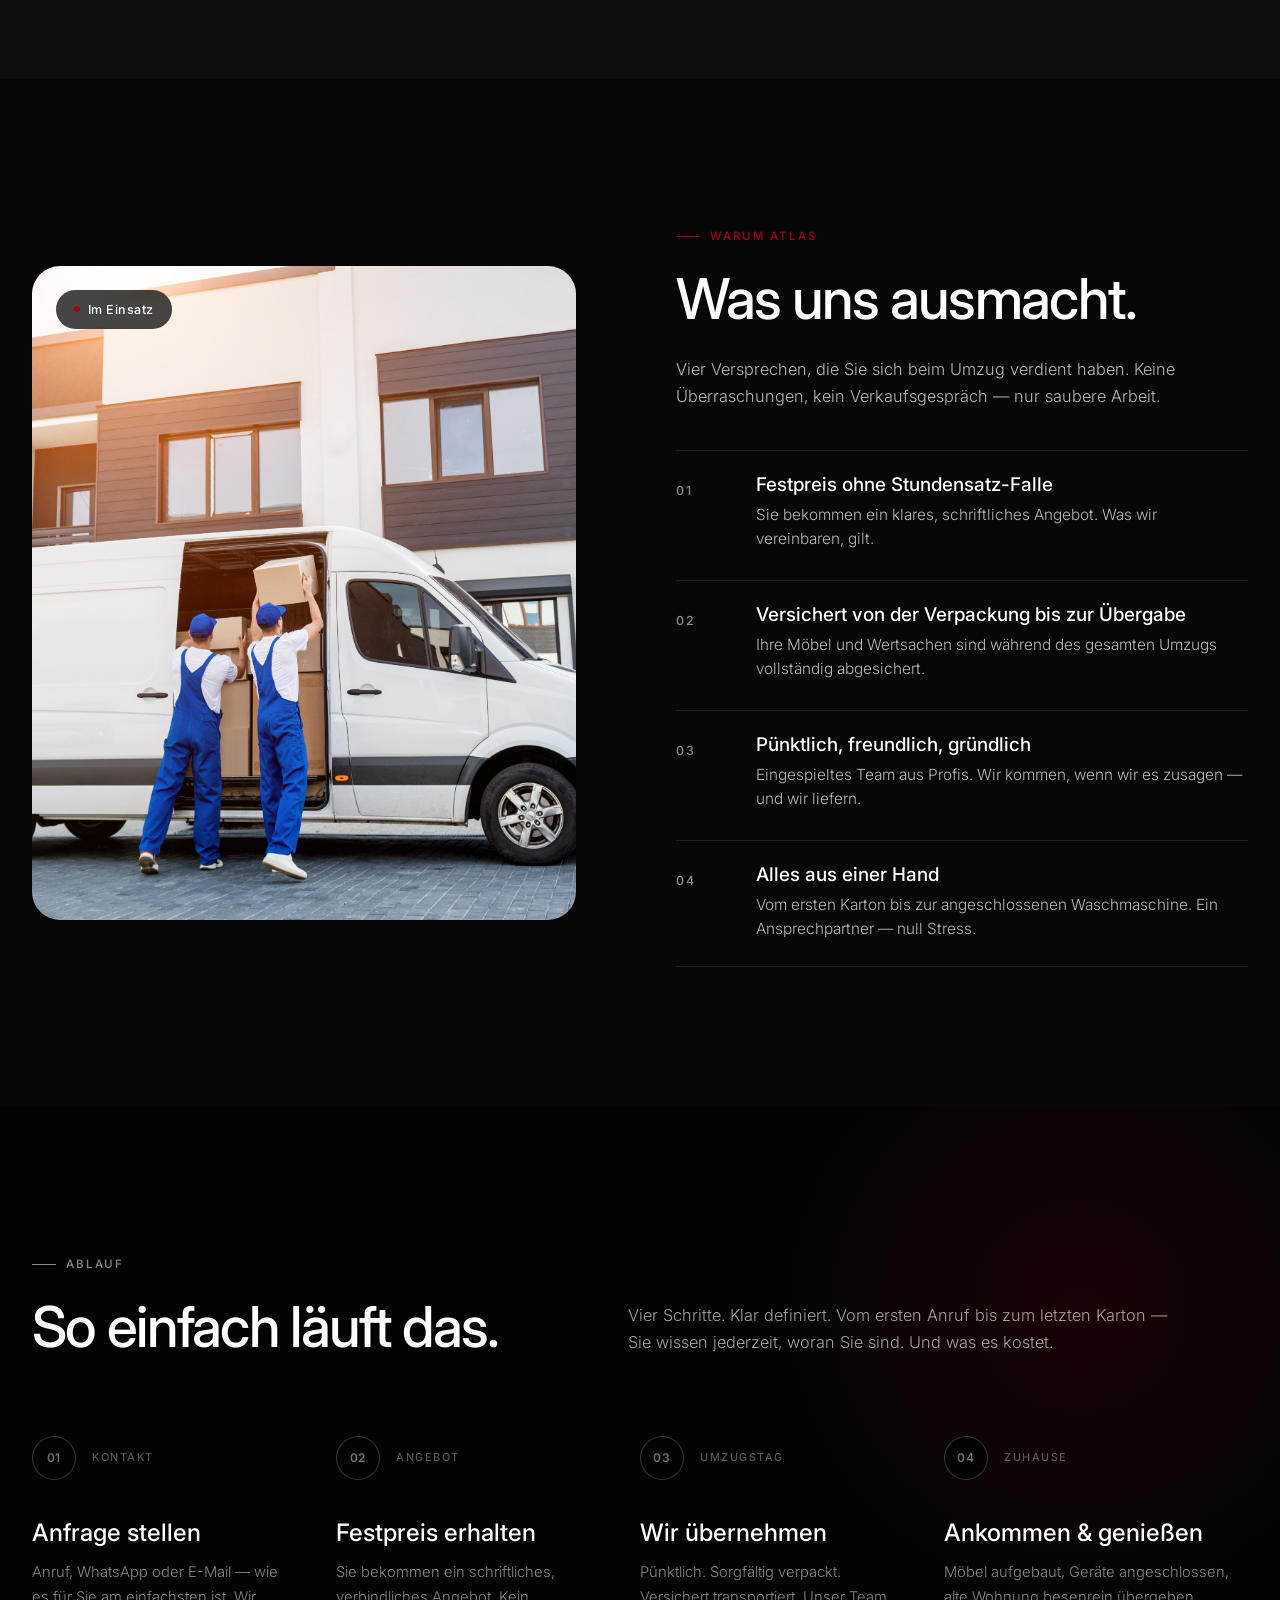
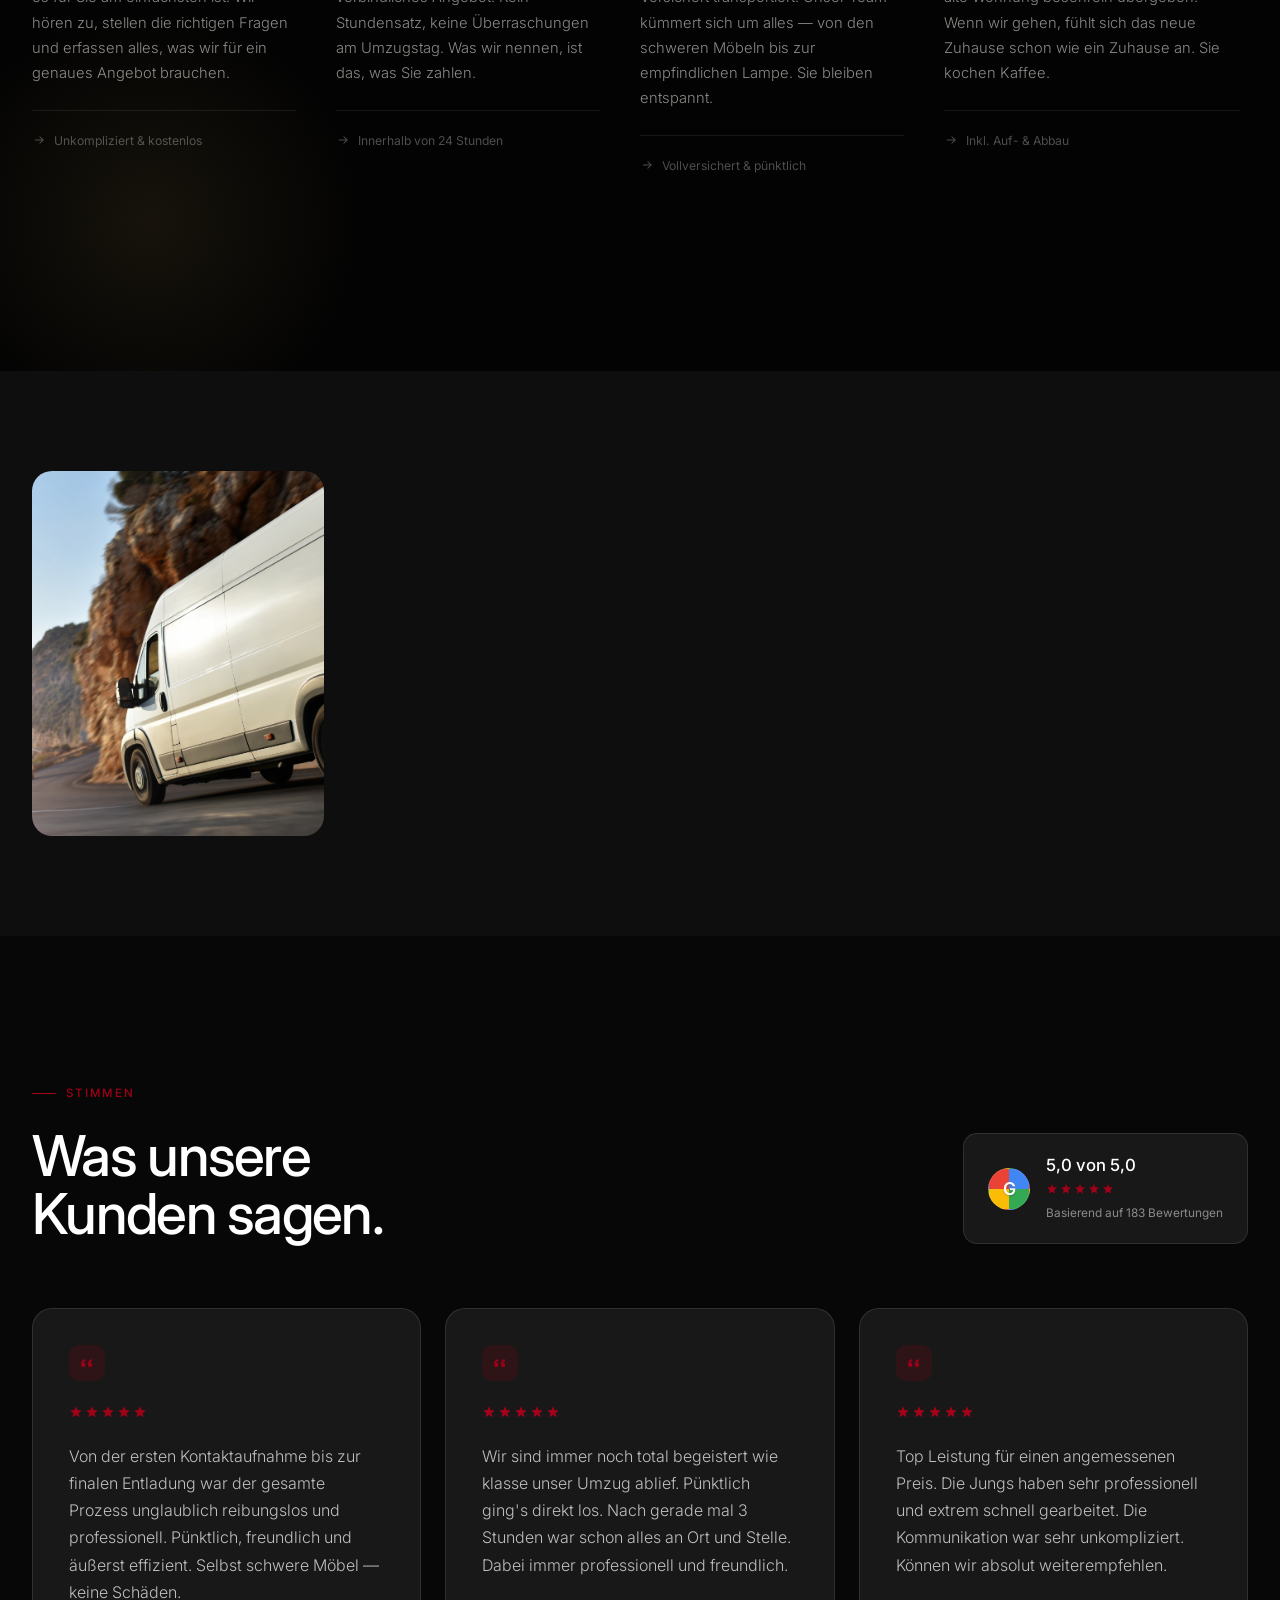
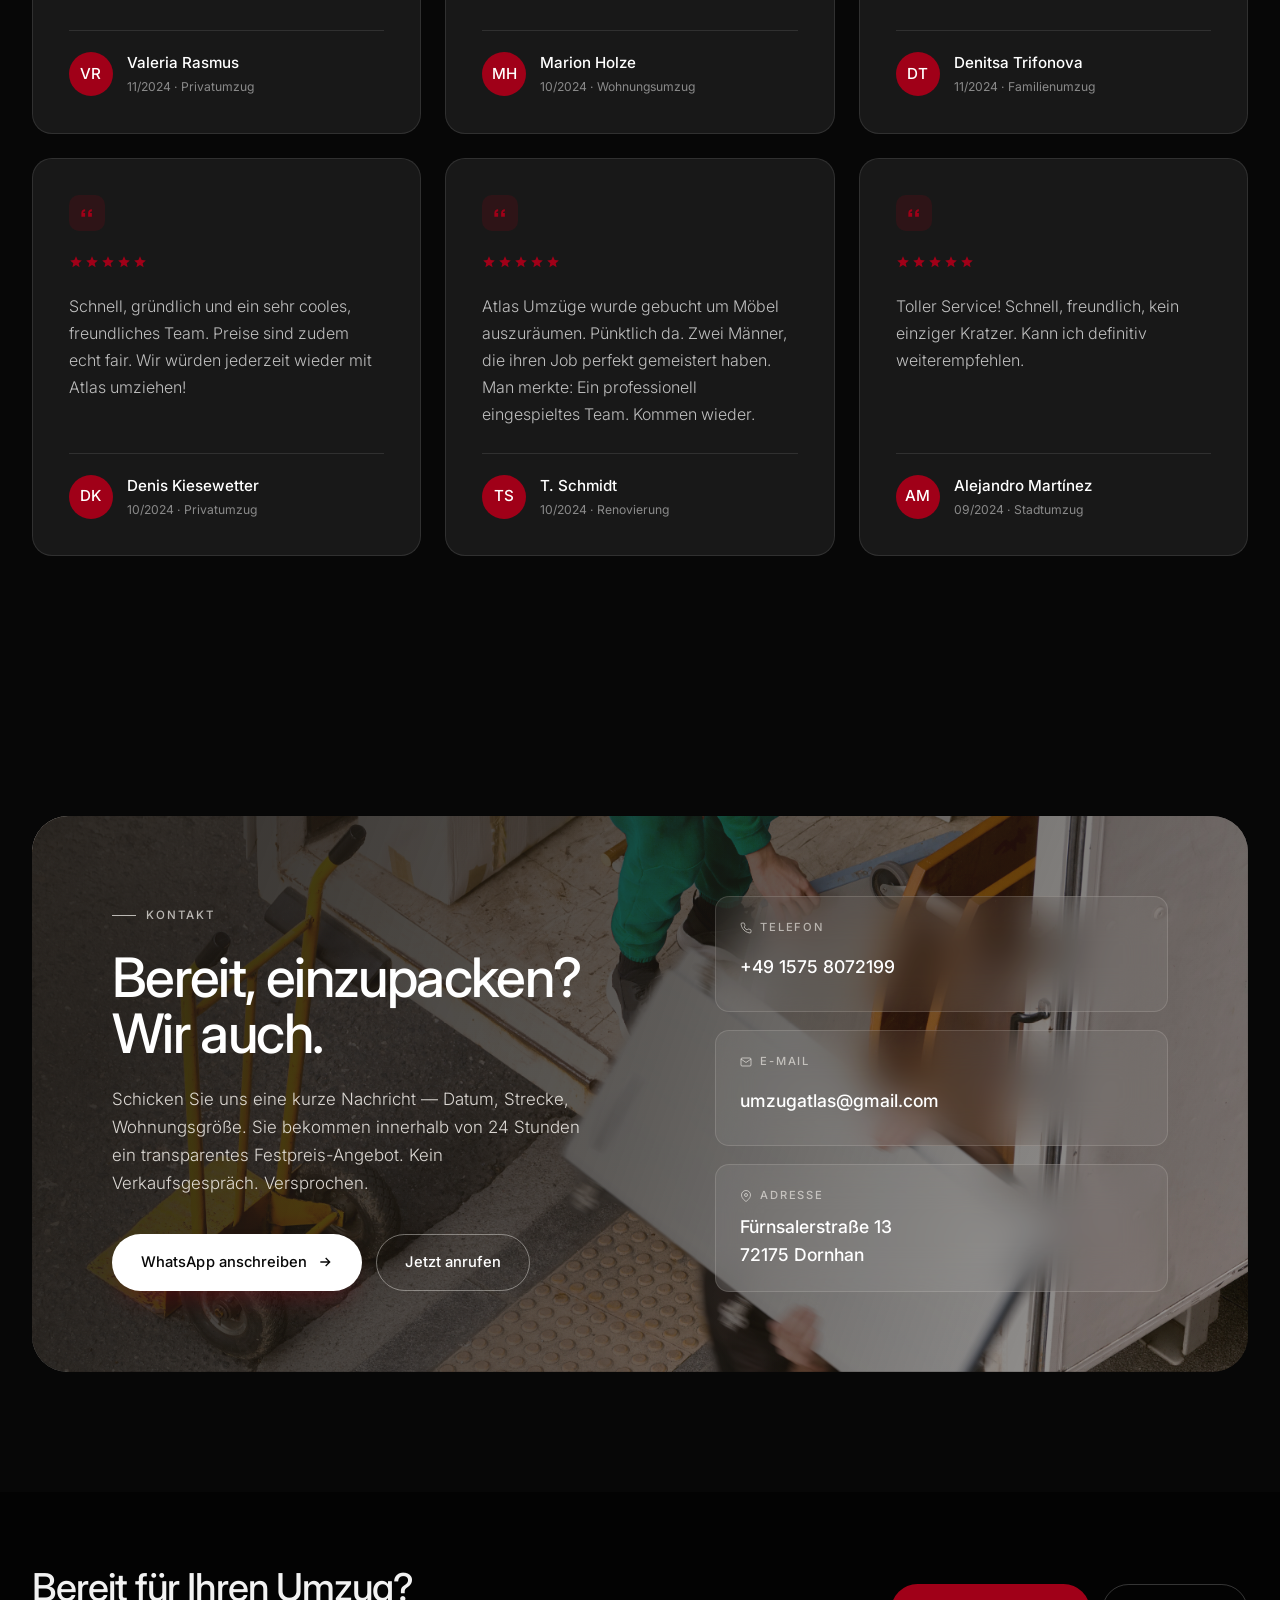
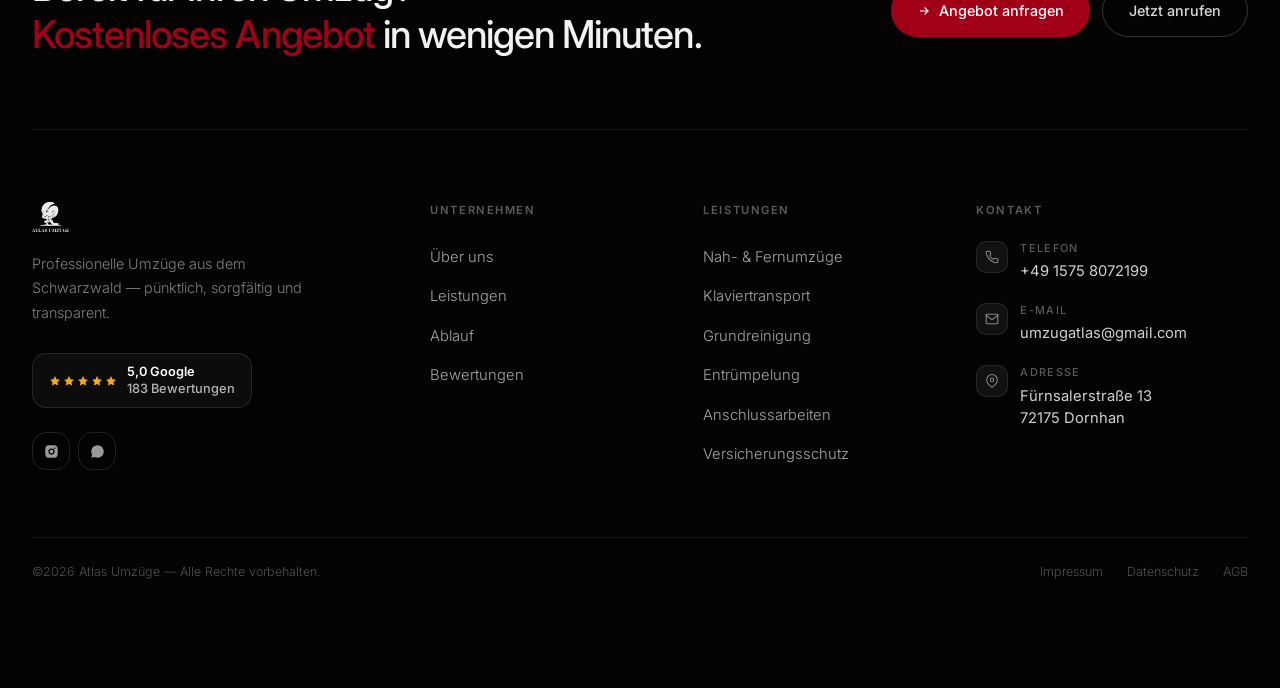
==== commit 3e476cef: "apply" ====
--- a/index.html
+++ b/index.html
@@ -37,155 +37,20 @@
 }
 </script>
 
+<link rel="icon" type="image/svg+xml" href="/favicon.svg">
+<link rel="mask-icon" href="/favicon.svg" color="#A00018">
+<meta name="theme-color" content="#A00018">
+
 <link rel="preconnect" href="https://fonts.googleapis.com">
 <link rel="preconnect" href="https://fonts.gstatic.com" crossorigin>
 <link href="https://fonts.googleapis.com/css2?family=Inter:wght@300;400;500;600;700&display=swap" rel="stylesheet">
 
+<link rel="stylesheet" href="styles.css">
+
 <style>
-:root {
-  /* Brand */
-  --burgundy: #A00018;
-  --burgundy-deep: #7A0012;
-  --burgundy-soft: rgba(200, 200, 200, 0.18);
-  --burgundy-line: rgba(160, 160, 160, 0.30);
-  --brown: #352C19;
-
-  /* Neutrals */
-  --bg: #FFFFFF;
-  --bg-warm: #F5F5F5;
-  --bg-cream: #EBEBEB;
-  --bg-deep: #1A1612;
-
-  --ink: #1F1A12;
-  --ink-soft: #3A3127;
-  --ink-muted: #6E6557;
-  --ink-faded: #9A9285;
-
-  --line: rgba(31, 26, 18, 0.08);
-  --line-strong: rgba(31, 26, 18, 0.16);
-  --paper: #FFFFFF;
-
-  /* Motion */
-  --ease: cubic-bezier(0.22, 0.61, 0.36, 1);
-  --ease-soft: cubic-bezier(0.34, 1.16, 0.64, 1);
-}
-
-*, *::before, *::after { box-sizing: border-box; margin: 0; padding: 0; }
-
-a, button, [role="button"] {
-  -webkit-tap-highlight-color: transparent;
-  touch-action: manipulation;
-}
-
-html {
-  scroll-behavior: smooth;
-  -webkit-font-smoothing: antialiased;
-  -moz-osx-font-smoothing: grayscale;
-  -webkit-text-size-adjust: 100%;
-  text-size-adjust: 100%;
-}
-
-body {
-  font-family: 'Inter', system-ui, -apple-system, sans-serif;
-  font-weight: 300;
-  font-size: 16px;
-  line-height: 1.6;
-  color: var(--ink);
-  background: var(--bg);
-  overflow-x: hidden;
-  letter-spacing: 0;
-}
-
-::selection { background: var(--burgundy); color: var(--bg); }
-
-a { color: inherit; text-decoration: none; }
-img, svg { max-width: 100%; display: block; }
-
-a:focus-visible,
-button:focus-visible {
-  outline: 2px solid var(--burgundy);
-  outline-offset: 4px;
-}
-
-.header a:focus-visible,
-.mobile-menu a:focus-visible,
-.btn:focus-visible,
-.nav-cta:focus-visible,
-.service-link:focus-visible,
-.float-bar-btn:focus-visible,
-.cookie-btn:focus-visible {
-  border-radius: 999px;
-  box-shadow: 0 0 0 4px rgba(160, 0, 24, 0.18);
-}
-
-/* === Typography === */
-.eyebrow {
-  font-family: 'Inter', sans-serif;
-  font-size: 0.72rem;
-  font-weight: 500;
-  letter-spacing: 0.16em;
-  text-transform: uppercase;
-  color: var(--burgundy);
-  display: inline-flex;
-  align-items: center;
-  gap: 10px;
-}
-
-.eyebrow::before {
-  content: '';
-  width: 24px;
-  height: 1px;
-  background: var(--burgundy);
-}
-
-h1, h2, h3, h4 {
-  font-weight: 500;
-  letter-spacing: 0;
-  line-height: 1.1;
-  color: var(--ink);
-}
-
-.title-xl {
-  font-size: clamp(2.6rem, 5.6vw, 5rem);
-  font-weight: 500;
-  letter-spacing: 0;
-  line-height: 1.02;
-}
-
-.title-lg {
-  font-size: clamp(2rem, 4.2vw, 3.4rem);
-  font-weight: 500;
-  letter-spacing: 0;
-  line-height: 1.08;
-}
-
-.title-md {
-  font-size: clamp(1.5rem, 2.4vw, 2rem);
-  font-weight: 500;
-  letter-spacing: 0;
-  line-height: 1.15;
-}
-
-.lede {
-  font-size: clamp(1.02rem, 1.2vw, 1.15rem);
-  font-weight: 300;
-  line-height: 1.65;
-  color: var(--ink-soft);
-  letter-spacing: 0;
-}
-
-/* === Container === */
-.wrap {
-  max-width: 1280px;
-  margin: 0 auto;
-  padding: 0 max(32px, env(safe-area-inset-left));
-  padding-right: max(32px, env(safe-area-inset-right));
-}
+/* Tokens, reset, typography, buttons, utilities, reveal & grain → styles.css */
+
 @media (max-width: 640px) {
-  .wrap {
-    padding-left: max(20px, env(safe-area-inset-left));
-    padding-right: max(20px, env(safe-area-inset-right));
-  }
   .header { top: 12px; width: calc(100% - 24px); }
 }
 
@@ -205,7 +70,7 @@
   grid-template-columns: 1fr auto 1fr;
   align-items: center;
   gap: 24px;
-  background: rgba(255, 255, 255, 0.9);
+  background: rgba(12, 12, 12, 0.72);
   backdrop-filter: blur(22px) saturate(1.2);
   -webkit-backdrop-filter: blur(22px) saturate(1.2);
   border: 1px solid var(--line);
@@ -217,7 +82,7 @@
 }
 
 .header.scrolled .header-inner {
-  background: rgba(255, 255, 255, 0.92);
+  background: rgba(12, 12, 12, 0.82);
   box-shadow: 0 16px 40px -20px rgba(31, 26, 18, 0.22),
               0 2px 8px -2px rgba(31, 26, 18, 0.1);
 }
@@ -277,7 +142,7 @@
   align-items: center;
   gap: 8px;
   background: var(--brown);
-  color: var(--bg);
+  color: var(--white);
   padding: 12px 22px;
   border-radius: 999px;
   font-weight: 500;
@@ -287,7 +152,7 @@
 }
 
 .nav-cta:hover {
-  background: var(--burgundy);
+  background: var(--burgundy-deep);
   transform: translateY(-1px);
   box-shadow: 0 12px 24px -10px rgba(160, 0, 24, 0.5);
 }
@@ -357,81 +222,7 @@
   .nav-cta { display: none; }
 }
 
-/* === BUTTONS === */
-.btn {
-  display: inline-flex;
-  align-items: center;
-  gap: 10px;
-  padding: 16px 28px;
-  font-family: inherit;
-  font-size: 0.92rem;
-  font-weight: 500;
-  letter-spacing: 0.005em;
-  border-radius: 999px;
-  border: 1px solid transparent;
-  cursor: pointer;
-  transition: transform 0.35s var(--ease), background 0.35s var(--ease), color 0.35s var(--ease), border-color 0.35s var(--ease), box-shadow 0.35s var(--ease);
-  white-space: nowrap;
-}
-
-.btn svg { width: 16px; height: 16px; transition: transform 0.3s var(--ease); }
-.btn:hover svg { transform: translateX(4px); }
-
-.btn-primary {
-  background: var(--burgundy);
-  color: var(--bg);
-  box-shadow: 0 14px 30px -14px rgba(160, 0, 24, 0.45);
-}
-.btn-primary:hover {
-  background: var(--burgundy-deep);
-  transform: translateY(-2px);
-  box-shadow: 0 20px 40px -16px rgba(160, 0, 24, 0.55);
-}
-
-.btn-dark {
-  background: var(--brown);
-  color: var(--bg);
-}
-.btn-dark:hover {
-  background: var(--burgundy);
-  transform: translateY(-2px);
-}
-
-.btn-ghost {
-  background: transparent;
-  color: var(--ink);
-  border-color: var(--line-strong);
-}
-.btn-ghost:hover {
-  border-color: var(--ink);
-  background: var(--ink);
-  color: var(--bg);
-  transform: translateY(-2px);
-}
-
-.btn-light {
-  background: var(--bg);
-  color: var(--ink);
-}
-.btn-light:hover {
-  background: var(--burgundy);
-  color: var(--bg);
-  transform: translateY(-2px);
-}
-
-.btn-link {
-  display: inline-flex;
-  align-items: center;
-  gap: 8px;
-  padding: 6px 0;
-  font-weight: 500;
-  font-size: 0.88rem;
-  color: var(--ink);
-  border-bottom: 1px solid var(--line-strong);
-  transition: color 0.3s var(--ease), border-color 0.3s var(--ease), gap 0.3s var(--ease);
-}
-.btn-link svg { width: 14px; height: 14px; transition: transform 0.3s var(--ease); }
-.btn-link:hover { color: var(--burgundy); border-color: var(--burgundy); gap: 14px; }
+/* Buttons (.btn, variants, .btn-link) → styles.css */
 
 /* === HERO === */
 .hero {
@@ -506,7 +297,7 @@
   align-items: center;
   gap: 4px;
   background: rgba(255,255,255,0.92);
-  color: var(--ink);
+  color: #141414;
   padding: 6px 12px;
   border-radius: 999px;
   font-weight: 500;
@@ -515,13 +306,13 @@
 .hero-meta-stars svg { width: 12px; height: 12px; fill: var(--burgundy); }
 
 .hero h1 {
-  color: var(--bg);
+  color: var(--white);
   font-weight: 500;
   margin-bottom: 28px;
-  max-width: 960px;
-  font-size: clamp(2.7rem, 5.7vw, 4.85rem);
-  line-height: 1.08;
-  letter-spacing: 0;
+  max-width: 980px;
+  font-size: clamp(2.8rem, 6vw, 5.15rem);
+  line-height: 1.02;
+  letter-spacing: -0.035em;
   overflow: visible;
 }
 
@@ -578,20 +369,20 @@
 }
 
 .hero-actions .btn-light {
-  background: var(--bg);
-  color: var(--ink);
+  background: var(--white);
+  color: #070707;
 }
 
 .hero-actions .btn-ghost {
   border-color: rgba(255,255,255,0.35);
-  color: var(--bg);
+  color: var(--white);
   background: rgba(255,255,255,0.06);
   backdrop-filter: blur(10px);
 }
 .hero-actions .btn-ghost:hover {
-  background: var(--bg);
-  color: var(--ink);
-  border-color: var(--bg);
+  background: var(--white);
+  color: #070707;
+  border-color: var(--white);
 }
 
 .hero-stats {
@@ -612,9 +403,10 @@
 .hero-stat-num {
   font-size: 2rem;
   font-weight: 500;
-  color: var(--bg);
+  color: var(--white);
   line-height: 1;
-  letter-spacing: 0;
+  letter-spacing: -0.02em;
+  font-variant-numeric: tabular-nums;
 }
 
 .hero-stat-label {
@@ -697,7 +489,7 @@
   }
   .hero-stats { display: none; }
   .hero-scroll { display: none; }
-  .hero h1 { font-size: clamp(2.25rem, 10vw, 3.35rem); line-height: 1.12; letter-spacing: 0; }
+  .hero h1 { font-size: clamp(2.35rem, 10vw, 3.45rem); line-height: 1.05; letter-spacing: -0.03em; }
   .hero-sub { font-size: 0.95rem; margin-bottom: 32px; }
   .hero-actions { gap: 12px; }
   .hero-actions .btn { padding: 14px 22px; font-size: 0.88rem; }
@@ -706,7 +498,7 @@
 /* === TRUST STRIP === */
 .trust {
   background: var(--bg-deep);
-  color: var(--bg);
+  color: var(--white);
   padding: 28px 0;
   overflow: hidden;
 }
@@ -746,25 +538,7 @@
   to { transform: translateX(-50%); }
 }
 
-/* === SECTION === */
-section { position: relative; }
-.section-pad { padding: 140px 0; }
-@media (max-width: 768px) { .section-pad { padding: 90px 0; } }
-
-.section-header {
-  display: grid;
-  grid-template-columns: 1fr 1.2fr;
-  gap: 80px;
-  margin-bottom: 80px;
-  align-items: end;
-}
-
-.section-header .lede { max-width: 540px; }
-.section-header h2 { margin-top: 24px; }
-
-@media (max-width: 880px) {
-  .section-header { grid-template-columns: 1fr; gap: 24px; margin-bottom: 56px; }
-}
+/* Section utilities (.section-pad, .section-header) → styles.css */
 
 /* === ABOUT === */
 .about {
@@ -875,7 +649,7 @@
 .about-visual {
   position: relative;
   aspect-ratio: 4/5;
-  border-radius: 4px;
+  border-radius: var(--r-lg);
   overflow: hidden;
 }
 
@@ -891,21 +665,21 @@
   bottom: 32px;
   left: 32px;
   right: 32px;
-  background: rgba(255,255,255,0.96);
+  background: rgba(18, 18, 18, 0.86);
   backdrop-filter: blur(20px);
   -webkit-backdrop-filter: blur(20px);
   padding: 28px;
   display: flex;
   align-items: center;
   gap: 20px;
-  border-radius: 4px;
+  border-radius: var(--r-md);
   box-shadow: 0 24px 50px -20px rgba(31,26,18,0.25);
 }
 
 .about-card-icon {
   width: 56px; height: 56px;
   background: var(--burgundy-soft);
-  border-radius: 4px;
+  border-radius: var(--r-sm);
   display: grid; place-items: center;
   flex-shrink: 0;
 }
@@ -937,9 +711,9 @@
 }
 
 .service {
-  background: var(--bg);
+  background: var(--paper);
   border: 1px solid var(--line);
-  border-radius: 4px;
+  border-radius: var(--r-md);
   padding: 40px 36px;
   transition: transform 0.5s var(--ease), border-color 0.5s var(--ease), box-shadow 0.5s var(--ease);
   position: relative;
@@ -980,8 +754,8 @@
 .service-icon {
   width: 64px;
   height: 64px;
-  background: var(--bg-warm);
-  border-radius: 4px;
+  background: var(--surface-2);
+  border-radius: var(--r-sm);
   display: grid;
   place-items: center;
   margin-bottom: 28px;
@@ -1085,7 +859,7 @@
 .feature-image {
   position: relative;
   aspect-ratio: 5/6;
-  border-radius: 4px;
+  border-radius: var(--r-lg);
   overflow: hidden;
 }
 .feature-image img {
@@ -1097,7 +871,7 @@
 .feature-image-tag {
   position: absolute;
   top: 24px; left: 24px;
-  background: rgba(250, 247, 242, 0.95);
+  background: rgba(18, 18, 18, 0.78);
   backdrop-filter: blur(16px);
   padding: 10px 18px;
   border-radius: 999px;
@@ -1173,7 +947,7 @@
 /* === PROCESS === */
 .process {
   background: var(--bg-deep);
-  color: var(--bg);
+  color: var(--white);
   position: relative;
   overflow: hidden;
 }
@@ -1198,7 +972,7 @@
 
 .process .eyebrow { color: rgba(250, 247, 242, 0.55); }
 .process .eyebrow::before { background: rgba(250, 247, 242, 0.55); }
-.process h2 { color: var(--bg); }
+.process h2 { color: var(--white); }
 .process .lede { color: rgba(250, 247, 242, 0.65); }
 
 .process-steps {
@@ -1261,7 +1035,7 @@
   transition: color 0.4s var(--ease);
 }
 
-.step:hover .step-dot-num { color: var(--bg); }
+.step:hover .step-dot-num { color: var(--white); }
 
 .step-tag {
   font-size: 0.68rem;
@@ -1284,7 +1058,7 @@
   font-size: 1.5rem;
   font-weight: 500;
   letter-spacing: 0;
-  color: var(--bg);
+  color: var(--white);
   margin-bottom: 14px;
   line-height: 1.1;
   transition: color 0.3s var(--ease);
@@ -1365,7 +1139,7 @@
 
 .gallery-item {
   aspect-ratio: 4/5;
-  border-radius: 4px;
+  border-radius: var(--r-md);
   overflow: hidden;
   position: relative;
   transition: transform 0.5s var(--ease);
@@ -1422,8 +1196,8 @@
   align-items: center;
   gap: 16px;
   padding: 18px 24px;
-  background: var(--bg-warm);
-  border-radius: 4px;
+  background: var(--paper);
+  border-radius: var(--r-sm);
   border: 1px solid var(--line);
   transition: transform 0.3s var(--ease), border-color 0.3s var(--ease);
 }
@@ -1468,9 +1242,9 @@
 }
 
 .testimonial {
-  background: var(--bg);
+  background: var(--paper);
   border: 1px solid var(--line);
-  border-radius: 4px;
+  border-radius: var(--r-md);
   padding: 36px;
   display: flex;
   flex-direction: column;
@@ -1489,7 +1263,7 @@
   width: 36px; height: 36px;
   display: grid; place-items: center;
   background: var(--burgundy-soft);
-  border-radius: 4px;
+  border-radius: var(--r-xs);
   color: var(--burgundy);
   flex-shrink: 0;
 }
@@ -1518,7 +1292,7 @@
   width: 44px; height: 44px;
   border-radius: 50%;
   background: var(--brown);
-  color: var(--bg);
+  color: var(--white);
   display: grid; place-items: center;
   font-weight: 500;
   font-size: 0.95rem;
@@ -1555,7 +1329,7 @@
 
 .cta-card {
   position: relative;
-  border-radius: 4px;
+  border-radius: var(--r-xl);
   overflow: hidden;
   min-height: 540px;
   display: flex;
@@ -1586,11 +1360,11 @@
   gap: 60px;
   align-items: center;
   width: 100%;
-  color: var(--bg);
+  color: var(--white);
 }
 
 .cta-content h2 {
-  color: var(--bg);
+  color: var(--white);
   margin: 24px 0 24px;
   font-size: clamp(2rem, 4.5vw, 3.4rem);
 }
@@ -1610,22 +1384,22 @@
 .cta-actions { display: flex; gap: 14px; flex-wrap: wrap; }
 
 .cta-content .btn-primary {
-  background: var(--bg);
-  color: var(--ink);
+  background: var(--white);
+  color: #070707;
 }
 .cta-content .btn-primary:hover {
   background: var(--burgundy);
-  color: var(--bg);
+  color: var(--white);
 }
 
 .cta-content .btn-ghost {
   border-color: rgba(250, 247, 242, 0.4);
-  color: var(--bg);
+  color: var(--white);
 }
 .cta-content .btn-ghost:hover {
-  background: var(--bg);
-  color: var(--ink);
-  border-color: var(--bg);
+  background: var(--white);
+  color: #070707;
+  border-color: var(--white);
 }
 
 .cta-info {
@@ -1640,7 +1414,7 @@
   backdrop-filter: blur(20px);
   -webkit-backdrop-filter: blur(20px);
   border: 1px solid rgba(250, 247, 242, 0.14);
-  border-radius: 4px;
+  border-radius: var(--r-sm);
   transition: transform 0.3s var(--ease), background 0.3s var(--ease), border-color 0.3s var(--ease);
 }
 
@@ -1674,7 +1448,7 @@
   align-items: center;
   transition: color 0.3s var(--ease);
 }
-.cta-info-value a:hover { color: var(--bg); }
+.cta-info-value a:hover { color: var(--white); }
 
 @media (max-width: 980px) {
   .cta-content { grid-template-columns: 1fr; padding: 60px 40px; gap: 40px; }
@@ -1687,7 +1461,7 @@
 /* === FOOTER === */
 footer {
   background: var(--bg-deep);
-  color: var(--bg);
+  color: var(--white);
   padding-bottom: calc(82px + env(safe-area-inset-bottom));
 }
 
@@ -1786,7 +1560,7 @@
   align-items: center;
   gap: 10px;
   padding: 10px 16px;
-  border-radius: 8px;
+  border-radius: var(--r-sm);
   border: 1px solid rgba(255,255,255,0.1);
   background: rgba(255,255,255,0.04);
   margin-bottom: 24px;
@@ -1824,7 +1598,7 @@
 .footer-social a {
   width: 38px;
   height: 38px;
-  border-radius: 8px;
+  border-radius: var(--r-sm);
   border: 1px solid rgba(255,255,255,0.12);
   display: grid;
   place-items: center;
@@ -1882,7 +1656,7 @@
 .footer-contact-icon {
   width: 32px;
   height: 32px;
-  border-radius: 6px;
+  border-radius: var(--r-xs);
   background: rgba(255,255,255,0.06);
   border: 1px solid rgba(255,255,255,0.09);
   display: grid;
@@ -2046,11 +1820,11 @@
   grid-template-columns: auto 1fr;
   gap: 16px;
   padding: 18px;
-  border: 1px solid rgba(31, 26, 18, 0.12);
-  border-radius: 8px;
-  background: rgba(250, 247, 242, 0.96);
+  border: 1px solid rgba(255, 255, 255, 0.12);
+  border-radius: var(--r-md);
+  background: rgba(16, 16, 16, 0.96);
   color: var(--ink);
-  box-shadow: 0 24px 70px -30px rgba(31, 26, 18, 0.42);
+  box-shadow: 0 24px 70px -30px rgba(0, 0, 0, 0.6);
   backdrop-filter: blur(18px) saturate(1.16);
   -webkit-backdrop-filter: blur(18px) saturate(1.16);
   opacity: 0;
@@ -2070,11 +1844,11 @@
 .cookie-mark {
   width: 42px;
   height: 42px;
-  border-radius: 8px;
+  border-radius: var(--r-sm);
   display: grid;
   place-items: center;
   background: var(--burgundy);
-  color: var(--bg);
+  color: var(--white);
   box-shadow: 0 12px 26px -16px rgba(160, 0, 24, 0.8);
 }
 
@@ -2148,18 +1922,18 @@
 .cookie-btn-ghost {
   background: transparent;
   color: var(--ink);
-  border-color: rgba(31, 26, 18, 0.18);
+  border-color: rgba(255, 255, 255, 0.22);
 }
 
 .cookie-btn-ghost:hover {
   background: var(--brown);
   border-color: var(--brown);
-  color: var(--bg);
+  color: var(--white);
 }
 
 .cookie-btn-primary {
   background: var(--burgundy);
-  color: var(--bg);
+  color: var(--white);
   box-shadow: 0 12px 24px -16px rgba(160, 0, 24, 0.8);
 }
 
@@ -2200,35 +1974,10 @@
   }
 }
 
-/* === REVEAL === */
-.reveal {
-  opacity: 0;
-  transform: translateY(28px);
-  transition: opacity 1s var(--ease), transform 1s var(--ease);
-}
-.reveal.in {
-  opacity: 1;
-  transform: translateY(0);
-}
-.reveal-delay-1 { transition-delay: 0.1s; }
-.reveal-delay-2 { transition-delay: 0.2s; }
-.reveal-delay-3 { transition-delay: 0.3s; }
-.reveal-delay-4 { transition-delay: 0.4s; }
-
+/* Reveal & paper grain → styles.css */
+
+/* Page-specific reduced-motion overrides */
 @media (prefers-reduced-motion: reduce) {
-  html {
-    scroll-behavior: auto;
-  }
-
-  *,
-  *::before,
-  *::after {
-    animation-duration: 0.001ms !important;
-    animation-iteration-count: 1 !important;
-    transition-duration: 0.001ms !important;
-    scroll-behavior: auto !important;
-  }
-
   .trust-track {
     animation: none !important;
     width: auto;
@@ -2244,6 +1993,7 @@
 </style>
 </head>
 <body>
+<a href="#hauptinhalt" class="skip-link">Zum Inhalt springen</a>
 
 <!-- HEADER (floating, centered logo) -->
 <header class="header" id="header">
@@ -2254,8 +2004,8 @@
       <a href="#process" class="nav-link">Ablauf</a>
     </nav>
 
-    <a href="#" class="brand" aria-label="Atlas Umzüge">
-      <img src="Logo/Web/Logo/Full%20Color/Web/atlas-logo-full-color-rgb.svg"
+    <a href="#hauptinhalt" class="brand" aria-label="Atlas Umzüge — zum Seitenanfang">
+      <img src="Logo/Web/Logo/White/Web/atlas-logo-white-rgb.svg"
            alt="Atlas Umzüge" class="brand-logo">
     </a>
 
@@ -2287,6 +2037,7 @@
 </div>
 
 <!-- HERO -->
+<main id="hauptinhalt">
 <section class="hero">
   <div class="hero-bg">
     <img src="Bilder/AdobeStock_457861217.jpeg" alt="Atlas Umzüge — Premium Umzugsservice">
@@ -2973,6 +2724,7 @@
     </div>
   </div>
 </section>
+</main>
 
 <!-- FOOTER -->
 <footer>
--- a/styles.css
+++ b/styles.css
@@ -0,0 +1,327 @@
+/* ===================================================================
+   Atlas Umzüge — Shared Design System
+   Altrum dark canvas + Atlas burgundy accent. Inter typography.
+   Loaded by every page before its page-specific <style> block.
+   =================================================================== */
+
+:root {
+  /* Brand — burgundy accent retained on Altrum dark canvas */
+  --burgundy: #A00018;
+  --burgundy-deep: #7A0012;
+  --burgundy-soft: rgba(160, 0, 24, 0.16);
+  --burgundy-line: rgba(160, 0, 24, 0.42);
+  --brown: #A00018;            /* collapsed into the single accent */
+
+  /* Dark surfaces (Altrum) */
+  --bg: #070707;               /* page canvas */
+  --bg-warm: #0E0E0E;          /* alternating section */
+  --bg-cream: #141414;         /* deeper alternating section */
+  --bg-deep: #030303;          /* deepest sections (process / footer) */
+
+  --ink: #FFFFFF;              /* primary text */
+  --ink-soft: rgba(255, 255, 255, 0.72);
+  --ink-muted: #8A8A8A;        /* secondary text (Altrum #888) */
+  --ink-faded: #5A5A5A;
+
+  --line: rgba(255, 255, 255, 0.10);
+  --line-strong: rgba(255, 255, 255, 0.20);
+  --paper: #181818;            /* card surface (Altrum) */
+  --surface-2: #202020;        /* raised tiles */
+  --white: #FFFFFF;            /* explicit white foreground / light chips */
+
+  /* Radius — rounded form language (Altrum 10px+) */
+  --r-xs: 10px;
+  --r-sm: 14px;
+  --r-md: 20px;
+  --r-lg: 28px;
+  --r-xl: 36px;
+  --r-pill: 999px;
+
+  /* Spacing — 15px base grid */
+  --s-1: 15px;
+  --s-2: 30px;
+  --s-3: 45px;
+  --s-4: 60px;
+  --s-5: 90px;
+  --s-6: 120px;
+
+  /* Motion */
+  --ease: cubic-bezier(0.22, 0.61, 0.36, 1);
+  --ease-soft: cubic-bezier(0.34, 1.16, 0.64, 1);
+}
+
+/* === Reset & base === */
+*, *::before, *::after { box-sizing: border-box; margin: 0; padding: 0; }
+
+a, button, [role="button"] {
+  -webkit-tap-highlight-color: transparent;
+  touch-action: manipulation;
+}
+
+html {
+  scroll-behavior: smooth;
+  -webkit-font-smoothing: antialiased;
+  -moz-osx-font-smoothing: grayscale;
+  -webkit-text-size-adjust: 100%;
+  text-size-adjust: 100%;
+}
+
+body {
+  font-family: 'Inter', system-ui, -apple-system, sans-serif;
+  font-weight: 300;
+  font-size: 16px;
+  line-height: 1.6;
+  color: var(--ink);
+  background: var(--bg);
+  overflow-x: hidden;
+  letter-spacing: 0;
+}
+
+::selection { background: var(--burgundy); color: var(--white); }
+
+a { color: inherit; text-decoration: none; }
+img, svg { max-width: 100%; display: block; }
+button { font: inherit; }
+
+/* === Focus & skip link === */
+a:focus-visible,
+button:focus-visible {
+  outline: 2px solid var(--burgundy);
+  outline-offset: 4px;
+}
+
+.header a:focus-visible,
+.mobile-menu a:focus-visible,
+.btn:focus-visible,
+.nav-cta:focus-visible,
+.service-link:focus-visible,
+.float-bar-btn:focus-visible,
+.cookie-btn:focus-visible {
+  border-radius: 999px;
+  box-shadow: 0 0 0 4px rgba(160, 0, 24, 0.18);
+}
+
+.skip-link {
+  position: fixed;
+  top: 14px;
+  left: 14px;
+  z-index: 200;
+  padding: 12px 22px;
+  background: var(--burgundy);
+  color: #fff;
+  border-radius: var(--r-pill);
+  font-size: 0.85rem;
+  font-weight: 500;
+  box-shadow: 0 14px 30px -14px rgba(160, 0, 24, 0.55);
+  transform: translateY(-160%);
+  transition: transform 0.28s var(--ease);
+}
+.skip-link:focus { transform: translateY(0); outline: 2px solid #fff; outline-offset: 2px; }
+
+/* === Typography === */
+.eyebrow {
+  font-family: 'Inter', sans-serif;
+  font-size: 0.72rem;
+  font-weight: 500;
+  letter-spacing: 0.16em;
+  text-transform: uppercase;
+  color: var(--burgundy);
+  display: inline-flex;
+  align-items: center;
+  gap: 10px;
+}
+
+.eyebrow::before {
+  content: '';
+  width: 24px;
+  height: 1px;
+  background: var(--burgundy);
+}
+
+h1, h2, h3, h4 {
+  font-weight: 500;
+  letter-spacing: -0.025em;
+  line-height: 1.05;
+  color: var(--ink);
+  text-wrap: balance;
+}
+
+.title-xl {
+  font-size: clamp(2.8rem, 6vw, 5.6rem);
+  font-weight: 500;
+  letter-spacing: -0.035em;
+  line-height: 0.98;
+}
+
+.title-lg {
+  font-size: clamp(2.1rem, 4.4vw, 3.7rem);
+  font-weight: 500;
+  letter-spacing: -0.03em;
+  line-height: 1.04;
+}
+
+.title-md {
+  font-size: clamp(1.5rem, 2.4vw, 2.1rem);
+  font-weight: 500;
+  letter-spacing: -0.02em;
+  line-height: 1.12;
+}
+
+.lede {
+  font-size: clamp(1.02rem, 1.2vw, 1.15rem);
+  font-weight: 300;
+  line-height: 1.65;
+  color: var(--ink-soft);
+  letter-spacing: 0;
+  text-wrap: pretty;
+}
+
+/* === Layout primitives === */
+.wrap {
+  max-width: 1280px;
+  margin: 0 auto;
+  padding: 0 max(32px, env(safe-area-inset-left));
+  padding-right: max(32px, env(safe-area-inset-right));
+}
+@media (max-width: 640px) {
+  .wrap {
+    padding-left: max(20px, env(safe-area-inset-left));
+    padding-right: max(20px, env(safe-area-inset-right));
+  }
+}
+
+section { position: relative; }
+.section-pad { padding: 140px 0; }
+@media (max-width: 768px) { .section-pad { padding: 90px 0; } }
+
+.section-header {
+  display: grid;
+  grid-template-columns: 1fr 1.2fr;
+  gap: 80px;
+  margin-bottom: 80px;
+  align-items: end;
+}
+.section-header .lede { max-width: 540px; }
+.section-header h2 { margin-top: 24px; }
+@media (max-width: 880px) {
+  .section-header { grid-template-columns: 1fr; gap: 24px; margin-bottom: 56px; }
+}
+
+/* === Buttons === */
+.btn {
+  display: inline-flex;
+  align-items: center;
+  gap: 10px;
+  padding: 16px 28px;
+  font-family: inherit;
+  font-size: 0.92rem;
+  font-weight: 500;
+  letter-spacing: 0.005em;
+  border-radius: var(--r-pill);
+  border: 1px solid transparent;
+  cursor: pointer;
+  transition: transform 0.35s var(--ease), background 0.35s var(--ease), color 0.35s var(--ease), border-color 0.35s var(--ease), box-shadow 0.35s var(--ease);
+  white-space: nowrap;
+}
+
+.btn svg { width: 16px; height: 16px; transition: transform 0.3s var(--ease); }
+.btn:hover svg { transform: translateX(4px); }
+.btn:active { transform: translateY(0) scale(0.98); }
+.nav-cta:active { transform: translateY(0) scale(0.98); }
+.footer-cta-btn:active { transform: scale(0.98); }
+.cookie-btn:active { transform: scale(0.98); }
+
+.btn-primary {
+  background: var(--burgundy);
+  color: var(--white);
+  box-shadow: 0 14px 30px -14px rgba(160, 0, 24, 0.45);
+}
+.btn-primary:hover {
+  background: var(--burgundy-deep);
+  transform: translateY(-2px);
+  box-shadow: 0 20px 40px -16px rgba(160, 0, 24, 0.55);
+}
+
+.btn-dark {
+  background: var(--brown);
+  color: var(--white);
+}
+.btn-dark:hover {
+  background: var(--burgundy-deep);
+  transform: translateY(-2px);
+}
+
+.btn-ghost {
+  background: transparent;
+  color: var(--ink);
+  border-color: var(--line-strong);
+}
+.btn-ghost:hover {
+  border-color: var(--white);
+  background: var(--white);
+  color: #070707;
+  transform: translateY(-2px);
+}
+
+.btn-light {
+  background: var(--white);
+  color: #070707;
+}
+.btn-light:hover {
+  background: var(--burgundy);
+  color: var(--white);
+  transform: translateY(-2px);
+}
+
+.btn-link {
+  display: inline-flex;
+  align-items: center;
+  gap: 8px;
+  padding: 6px 0;
+  font-weight: 500;
+  font-size: 0.88rem;
+  color: var(--ink);
+  border-bottom: 1px solid var(--line-strong);
+  transition: color 0.3s var(--ease), border-color 0.3s var(--ease), gap 0.3s var(--ease);
+}
+.btn-link svg { width: 14px; height: 14px; transition: transform 0.3s var(--ease); }
+.btn-link:hover { color: var(--burgundy); border-color: var(--burgundy); gap: 14px; }
+
+/* === Scroll reveal === */
+.reveal {
+  opacity: 0;
+  transform: translateY(28px);
+  transition: opacity 1s var(--ease), transform 1s var(--ease);
+}
+.reveal.in {
+  opacity: 1;
+  transform: translateY(0);
+}
+.reveal-delay-1 { transition-delay: 0.1s; }
+.reveal-delay-2 { transition-delay: 0.2s; }
+.reveal-delay-3 { transition-delay: 0.3s; }
+.reveal-delay-4 { transition-delay: 0.4s; }
+
+/* === Paper grain — tactile depth on a fixed, non-interactive layer === */
+body::after {
+  content: '';
+  position: fixed;
+  inset: 0;
+  z-index: 60;
+  pointer-events: none;
+  opacity: 0.06;
+  mix-blend-mode: overlay;
+  background-image: url("data:image/svg+xml,%3Csvg xmlns='http://www.w3.org/2000/svg' width='140' height='140'%3E%3Cfilter id='n'%3E%3CfeTurbulence type='fractalNoise' baseFrequency='0.82' numOctaves='2' stitchTiles='stitch'/%3E%3C/filter%3E%3Crect width='100%25' height='100%25' filter='url(%23n)'/%3E%3C/svg%3E");
+  background-size: 140px 140px;
+}
+
+/* === Reduced motion (generic) === */
+@media (prefers-reduced-motion: reduce) {
+  html { scroll-behavior: auto; }
+  *, *::before, *::after {
+    animation-duration: 0.001ms !important;
+    animation-iteration-count: 1 !important;
+    transition-duration: 0.001ms !important;
+    scroll-behavior: auto !important;
+  }
+}
